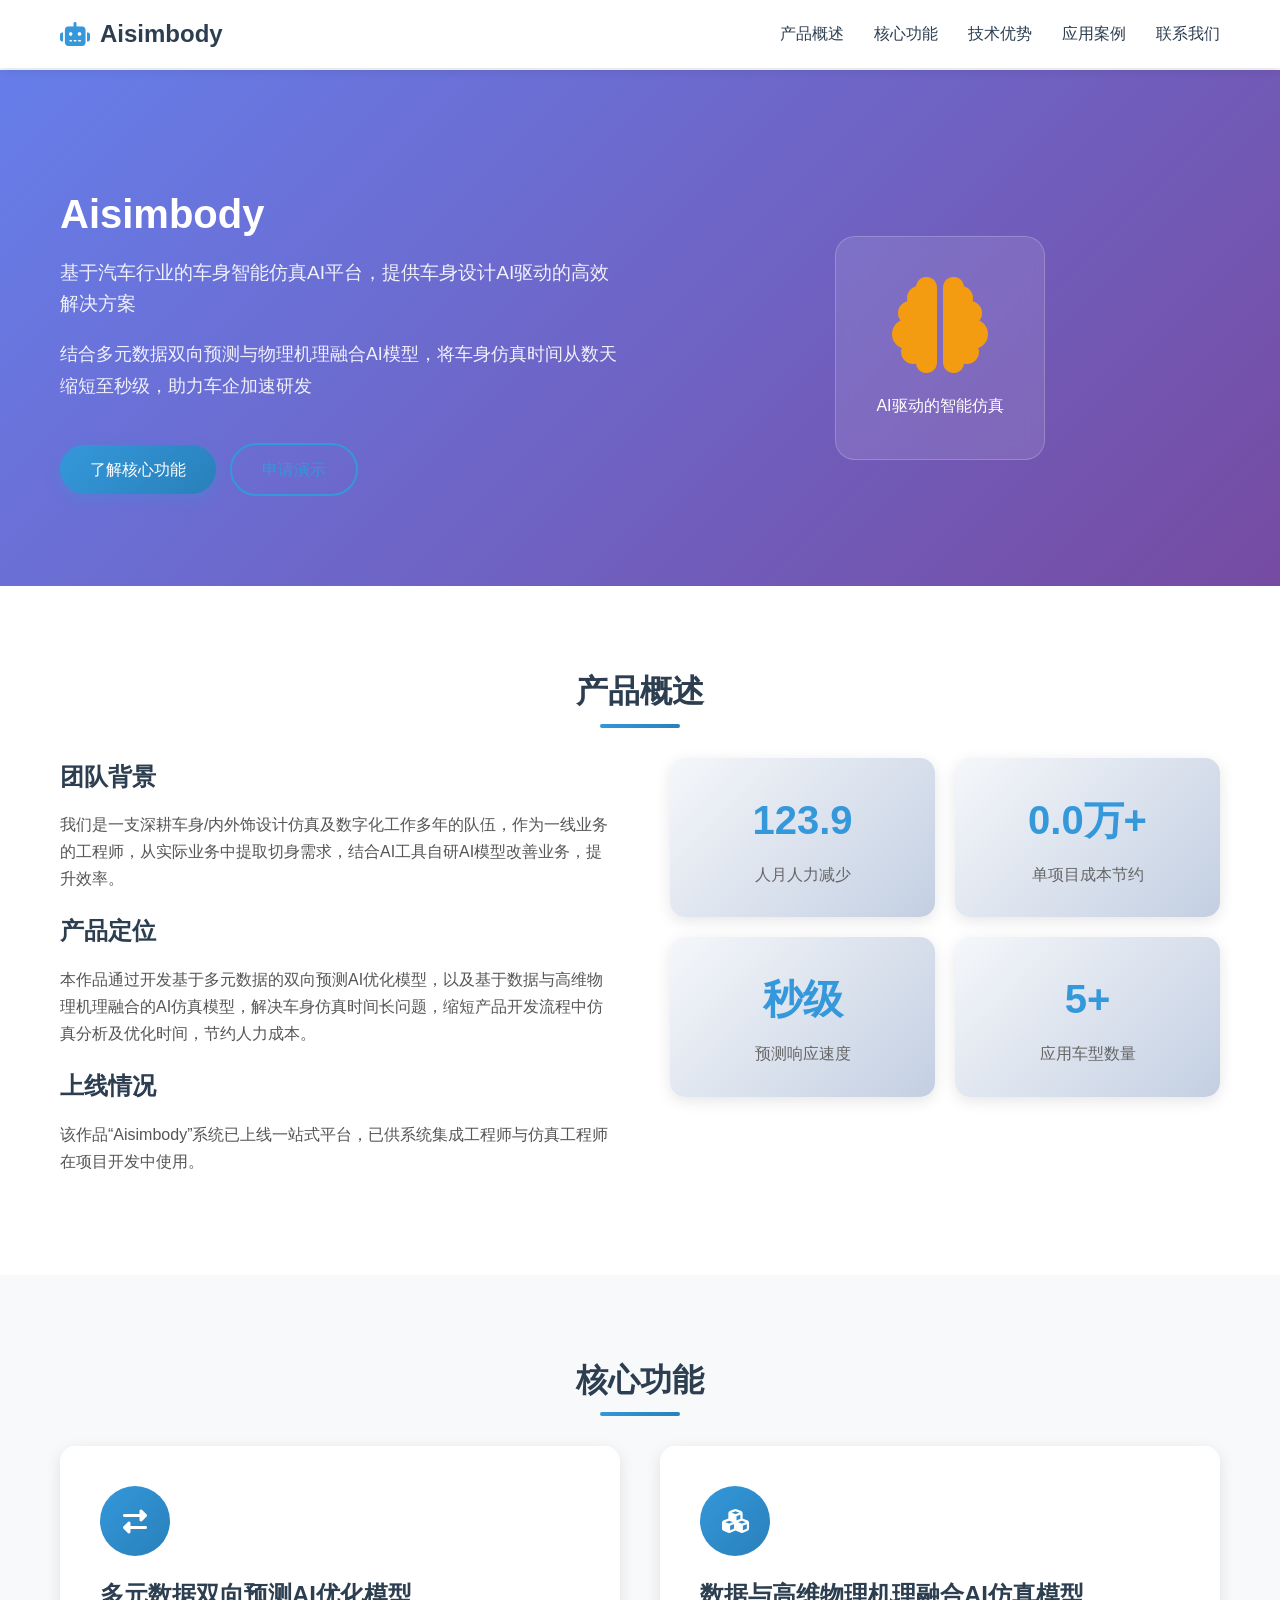
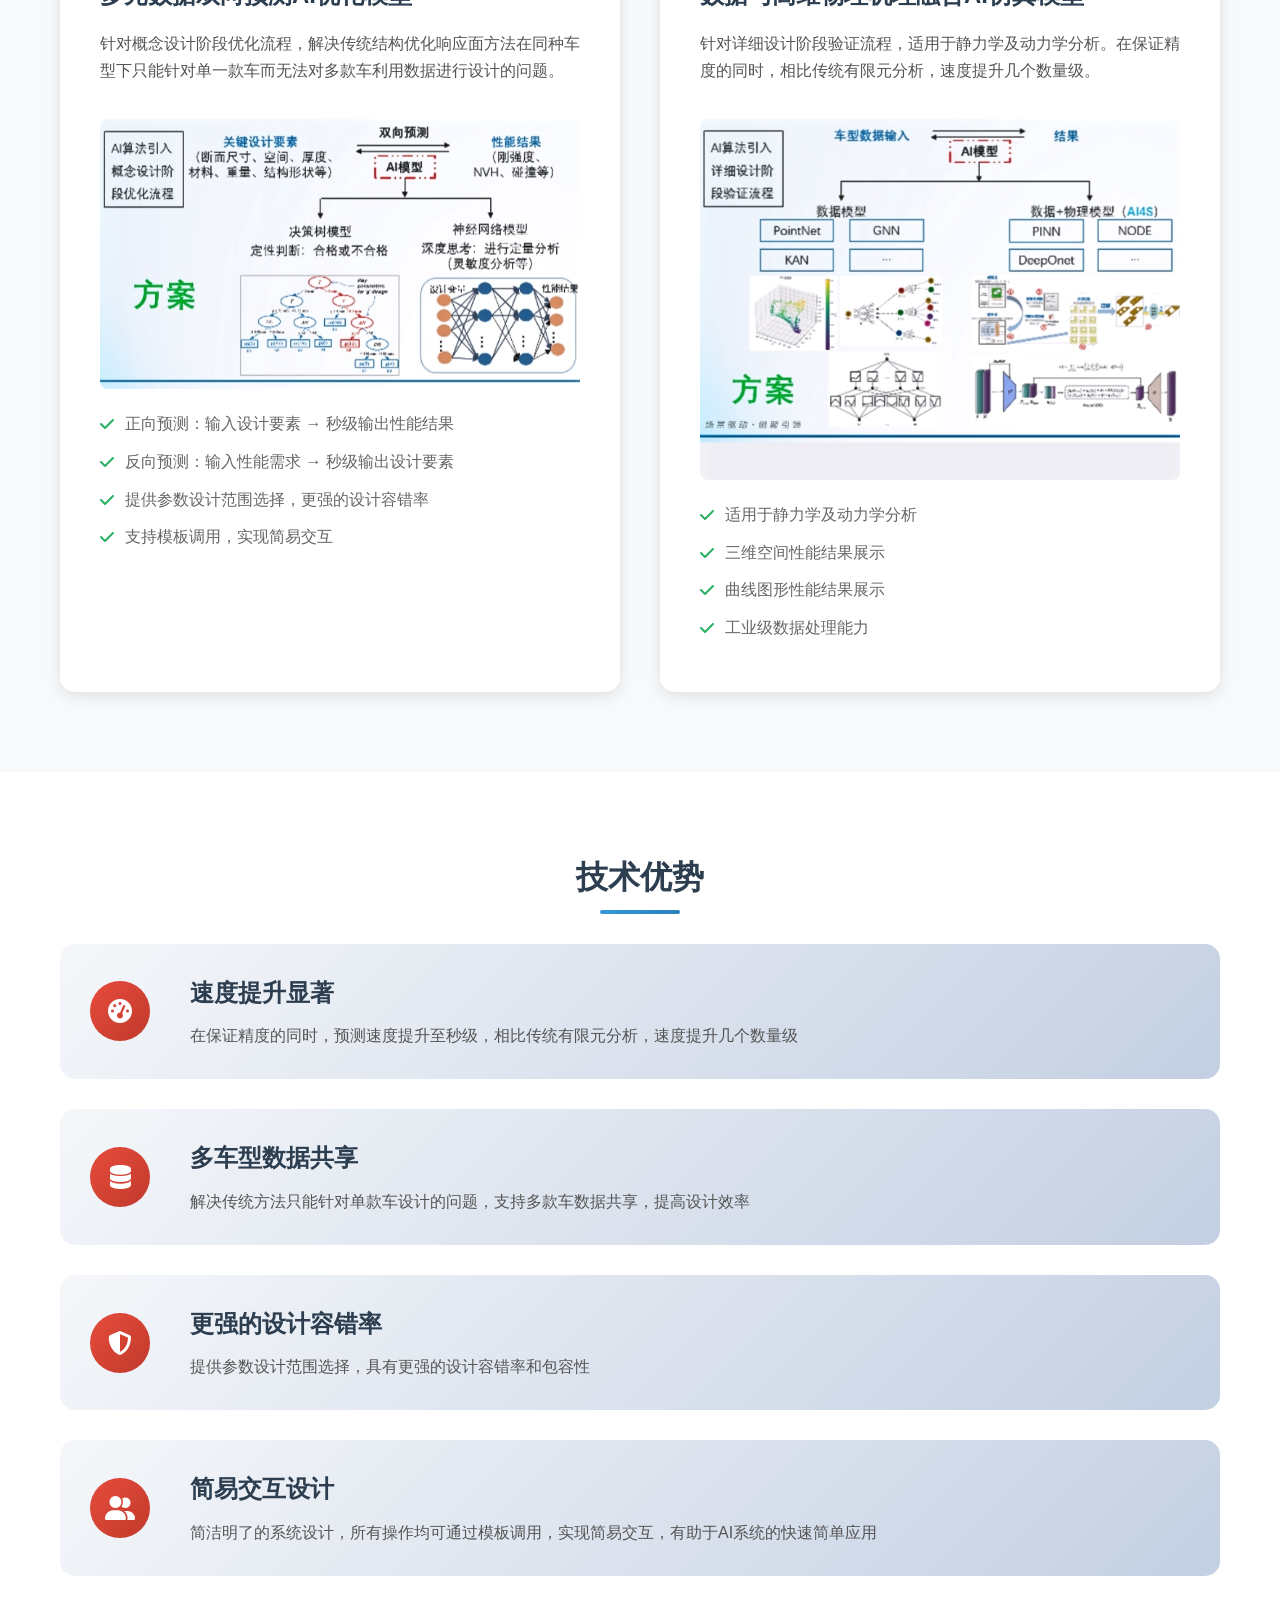
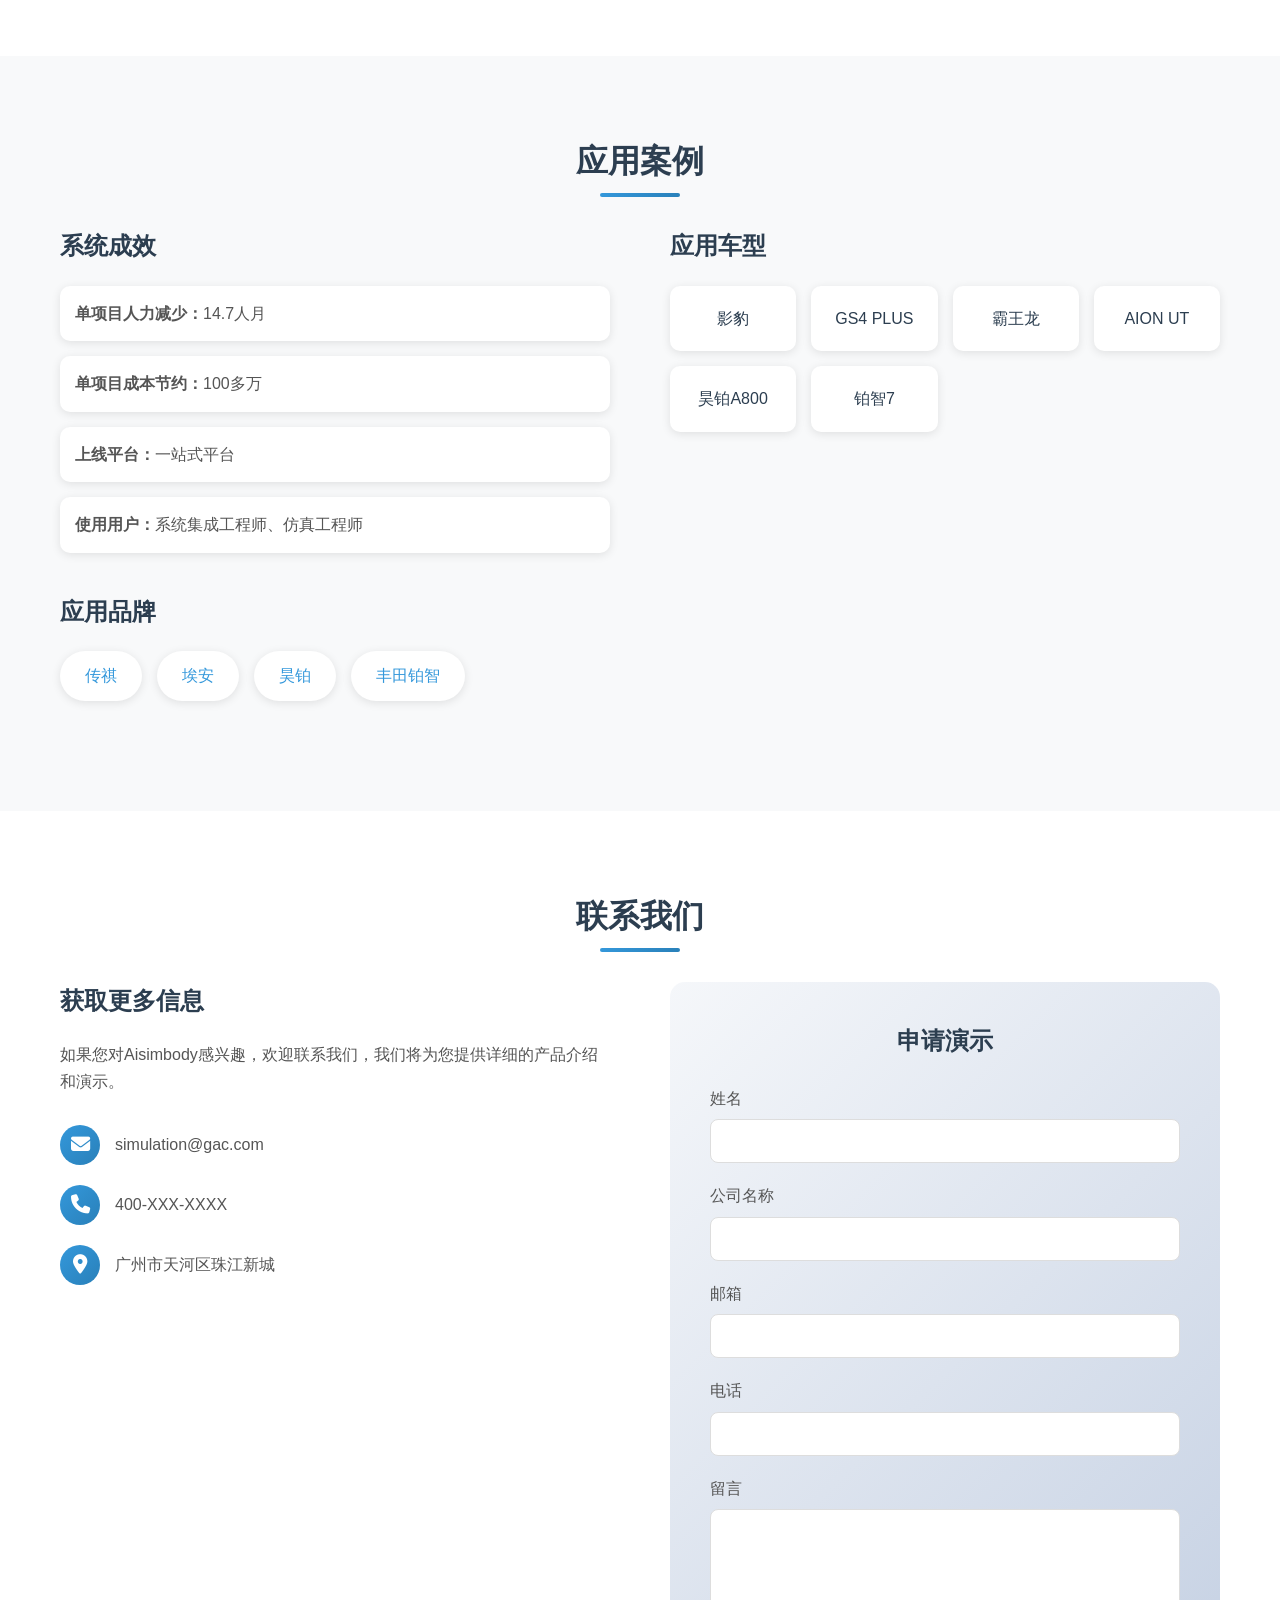
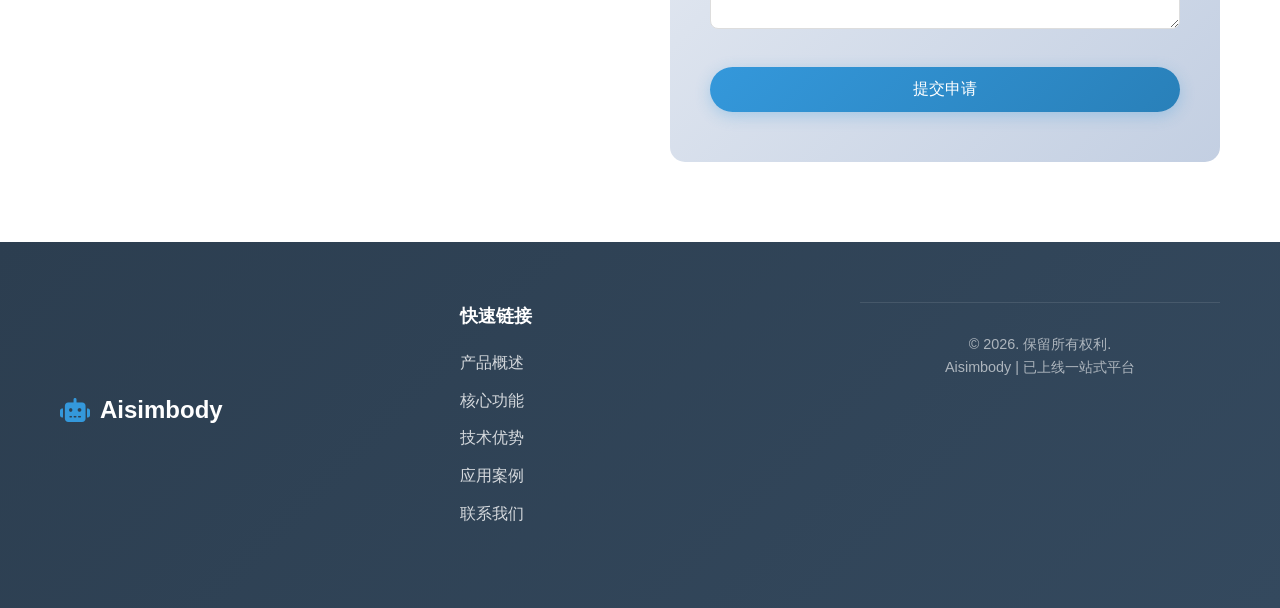
==== index.html @ 33cc5ed0 "Update feature images to use 1.jpg and 2.jpg" ====
<!DOCTYPE html>
<html lang="zh-CN">
<head>
    <meta charset="UTF-8">
    <meta name="viewport" content="width=device-width, initial-scale=1.0">
    <title>Aisimbody - 基于汽车行业的车身智能仿真AI平台，提供车身设计AI驱动的高效解决方案</title>
    <link rel="stylesheet" href="style.css">
    <link rel="stylesheet" href="https://cdnjs.cloudflare.com/ajax/libs/font-awesome/6.4.0/css/all.min.css">
</head>
<body>
    <!-- 导航栏 -->
    <nav class="navbar">
        <div class="container">
            <div class="navbar-brand">
                <i class="fas fa-robot"></i>
                <span>Aisimbody</span>
            </div>
            <ul class="navbar-nav">
                <li><a href="#overview">产品概述</a></li>
                <li><a href="#features">核心功能</a></li>
                <li><a href="#technology">技术优势</a></li>
                <li><a href="#application">应用案例</a></li>
                <li><a href="#contact">联系我们</a></li>
            </ul>
        </div>
    </nav>

    <!-- 英雄区 -->
    <header class="hero">
        <div class="container">
            <div class="hero-content">
                <h1>Aisimbody</h1>
                <p class="subtitle">基于汽车行业的车身智能仿真AI平台，提供车身设计AI驱动的高效解决方案</p>
                <p class="description">结合多元数据双向预测与物理机理融合AI模型，将车身仿真时间从数天缩短至秒级，助力车企加速研发</p>
                <div class="cta-buttons">
                    <a href="#features" class="btn btn-primary">了解核心功能</a>
                    <a href="#contact" class="btn btn-secondary">申请演示</a>
                </div>
            </div>
            <div class="hero-visual">
                <div class="visual-card">
                    <i class="fas fa-brain fa-6x"></i>
                    <p>AI驱动的智能仿真</p>
                </div>
            </div>
        </div>
    </header>

    <!-- 产品概述 -->
    <section id="overview" class="overview">
        <div class="container">
            <h2>产品概述</h2>
            <div class="overview-content">
                <div class="overview-text">
                    <h3>团队背景</h3>
                    <p>我们是一支深耕车身/内外饰设计仿真及数字化工作多年的队伍，作为一线业务的工程师，从实际业务中提取切身需求，结合AI工具自研AI模型改善业务，提升效率。</p>
                    
                    <h3>产品定位</h3>
                    <p>本作品通过开发基于多元数据的双向预测AI优化模型，以及基于数据与高维物理机理融合的AI仿真模型，解决车身仿真时间长问题，缩短产品开发流程中仿真分析及优化时间，节约人力成本。</p>
                    
                    <h3>上线情况</h3>
                    <p>该作品“Aisimbody”系统已上线一站式平台，已供系统集成工程师与仿真工程师在项目开发中使用。</p>
                </div>
                <div class="overview-stats">
                    <div class="stat-card">
                        <div class="stat-number">14.7</div>
                        <div class="stat-label">人月人力减少</div>
                    </div>
                    <div class="stat-card">
                        <div class="stat-number">100万+</div>
                        <div class="stat-label">单项目成本节约</div>
                    </div>
                    <div class="stat-card">
                        <div class="stat-number">秒级</div>
                        <div class="stat-label">预测响应速度</div>
                    </div>
                    <div class="stat-card">
                        <div class="stat-number">6+</div>
                        <div class="stat-label">应用车型数量</div>
                    </div>
                </div>
            </div>
        </div>
    </section>

    <!-- 核心功能 -->
    <section id="features" class="features">
        <div class="container">
            <h2>核心功能</h2>
            <div class="features-grid">
                <!-- 功能1：多元数据双向预测AI优化模型 -->
                <div class="feature-card">
                    <div class="feature-icon">
                        <i class="fas fa-exchange-alt"></i>
                    </div>
                    <h3>多元数据双向预测AI优化模型</h3>
                    <p>针对概念设计阶段优化流程，解决传统结构优化响应面方法在同种车型下只能针对单一款车而无法对多款车利用数据进行设计的问题。</p>
                    <div class="feature-image">
                        <img src="1.jpg" alt="多元数据双向预测AI优化模型" style="max-width: 100%; height: auto; border-radius: 8px; margin: 15px 0;">
                    </div>
                    <ul class="feature-list">
                        <li><i class="fas fa-check"></i> 正向预测：输入设计要素 → 秒级输出性能结果</li>
                        <li><i class="fas fa-check"></i> 反向预测：输入性能需求 → 秒级输出设计要素</li>
                        <li><i class="fas fa-check"></i> 提供参数设计范围选择，更强的设计容错率</li>
                        <li><i class="fas fa-check"></i> 支持模板调用，实现简易交互</li>
                    </ul>
                </div>
                
                <!-- 功能2：数据与物理机理融合AI仿真模型 -->
                <div class="feature-card">
                    <div class="feature-icon">
                        <i class="fas fa-cubes"></i>
                    </div>
                    <h3>数据与高维物理机理融合AI仿真模型</h3>
                    <p>针对详细设计阶段验证流程，适用于静力学及动力学分析。在保证精度的同时，相比传统有限元分析，速度提升几个数量级。</p>
                    <div class="feature-image">
                        <img src="2.jpg" alt="数据与高维物理机理融合AI仿真模型" style="max-width: 100%; height: auto; border-radius: 8px; margin: 15px 0;">
                    </div>
                    <ul class="feature-list">
                        <li><i class="fas fa-check"></i> 适用于静力学及动力学分析</li>
                        <li><i class="fas fa-check"></i> 三维空间性能结果展示</li>
                        <li><i class="fas fa-check"></i> 曲线图形性能结果展示</li>
                        <li><i class="fas fa-check"></i> 工业级数据处理能力</li>
                    </ul>
                </div>
            </div>
        </div>
    </section>

    <!-- 技术优势 -->
    <section id="technology" class="technology">
        <div class="container">
            <h2>技术优势</h2>
            <div class="technology-content">
                <div class="tech-item">
                    <div class="tech-icon">
                        <i class="fas fa-tachometer-alt"></i>
                    </div>
                    <div class="tech-info">
                        <h3>速度提升显著</h3>
                        <p>在保证精度的同时，预测速度提升至秒级，相比传统有限元分析，速度提升几个数量级</p>
                    </div>
                </div>
                <div class="tech-item">
                    <div class="tech-icon">
                        <i class="fas fa-database"></i>
                    </div>
                    <div class="tech-info">
                        <h3>多车型数据共享</h3>
                        <p>解决传统方法只能针对单款车设计的问题，支持多款车数据共享，提高设计效率</p>
                    </div>
                </div>
                <div class="tech-item">
                    <div class="tech-icon">
                        <i class="fas fa-shield-alt"></i>
                    </div>
                    <div class="tech-info">
                        <h3>更强的设计容错率</h3>
                        <p>提供参数设计范围选择，具有更强的设计容错率和包容性</p>
                    </div>
                </div>
                <div class="tech-item">
                    <div class="tech-icon">
                        <i class="fas fa-user-friends"></i>
                    </div>
                    <div class="tech-info">
                        <h3>简易交互设计</h3>
                        <p>简洁明了的系统设计，所有操作均可通过模板调用，实现简易交互，有助于AI系统的快速简单应用</p>
                    </div>
                </div>
            </div>
        </div>
    </section>

    <!-- 应用案例 -->
    <section id="application" class="application">
        <div class="container">
            <h2>应用案例</h2>
            <div class="application-content">
                <div class="application-stats">
                    <h3>系统成效</h3>
                    <ul class="stats-list">
                        <li><strong>单项目人力减少：</strong>14.7人月</li>
                        <li><strong>单项目成本节约：</strong>100多万</li>
                        <li><strong>上线平台：</strong>一站式平台</li>
                        <li><strong>使用用户：</strong>系统集成工程师、仿真工程师</li>
                    </ul>
                    
                    <h3>应用品牌</h3>
                    <div class="brands">
                        <div class="brand">传祺</div>
                        <div class="brand">埃安</div>
                        <div class="brand">昊铂</div>
                        <div class="brand">丰田铂智</div>
                    </div>
                </div>
                
                <div class="application-models">
                    <h3>应用车型</h3>
                    <div class="models-grid">
                        <div class="model-card">影豹</div>
                        <div class="model-card">GS4 PLUS</div>
                        <div class="model-card">霸王龙</div>
                        <div class="model-card">AION UT</div>
                        <div class="model-card">昊铂A800</div>
                        <div class="model-card">铂智7</div>
                    </div>
                </div>
            </div>
        </div>
    </section>

    <!-- 联系我们 -->
    <section id="contact" class="contact">
        <div class="container">
            <h2>联系我们</h2>
            <div class="contact-content">
                <div class="contact-info">
                    <h3>获取更多信息</h3>
                    <p>如果您对Aisimbody感兴趣，欢迎联系我们，我们将为您提供详细的产品介绍和演示。</p>
                    <div class="contact-details">
                        <div class="contact-item">
                            <i class="fas fa-envelope"></i>
                            <span>simulation@gac.com</span>
                        </div>
                        <div class="contact-item">
                            <i class="fas fa-phone"></i>
                            <span>400-XXX-XXXX</span>
                        </div>
                        <div class="contact-item">
                            <i class="fas fa-map-marker-alt"></i>
                            <span>广州市天河区珠江新城</span>
                        </div>
                    </div>
                </div>
                <div class="contact-form">
                    <form>
                        <h3>申请演示</h3>
                        <div class="form-group">
                            <label for="name">姓名</label>
                            <input type="text" id="name" name="name" required>
                        </div>
                        <div class="form-group">
                            <label for="company">公司名称</label>
                            <input type="text" id="company" name="company" required>
                        </div>
                        <div class="form-group">
                            <label for="email">邮箱</label>
                            <input type="email" id="email" name="email" required>
                        </div>
                        <div class="form-group">
                            <label for="phone">电话</label>
                            <input type="tel" id="phone" name="phone" required>
                        </div>
                        <div class="form-group">
                            <label for="message">留言</label>
                            <textarea id="message" name="message" rows="4"></textarea>
                        </div>
                        <button type="submit" class="btn btn-primary">提交申请</button>
                    </form>
                </div>
            </div>
        </div>
    </section>

    <!-- 页脚 -->
    <footer class="footer">
        <div class="container">
            <div class="footer-content">
                <div class="footer-brand">
                    <i class="fas fa-robot"></i>
                    <span>Aisimbody</span>
                </div>
                <div class="footer-links">
                    <h4>快速链接</h4>
                    <ul>
                        <li><a href="#overview">产品概述</a></li>
                        <li><a href="#features">核心功能</a></li>
                        <li><a href="#technology">技术优势</a></li>
                        <li><a href="#application">应用案例</a></li>
                        <li><a href="#contact">联系我们</a></li>
                    </ul>
                </div>
                <div class="footer-copyright">
                    <p>&copy; 2026. 保留所有权利.</p>
                    <p>Aisimbody | 已上线一站式平台</p>
                </div>
            </div>
        </div>
    </footer>

    <script src="script.js"></script>
</body>
</html>
---- style.css ----
/* 基础样式重置 */
* {
    margin: 0;
    padding: 0;
    box-sizing: border-box;
}

/* 全局样式 */
body {
    font-family: 'Segoe UI', Tahoma, Geneva, Verdana, sans-serif;
    line-height: 1.6;
    color: #333;
    background-color: #f8f9fa;
}

.container {
    max-width: 1200px;
    margin: 0 auto;
    padding: 0 20px;
}

/* 标题样式 */
h1, h2, h3, h4 {
    font-weight: 600;
    margin-bottom: 20px;
    color: #2c3e50;
}

h1 {
    font-size: 2.5rem;
    line-height: 1.2;
}

h2 {
    font-size: 2rem;
    text-align: center;
    margin-bottom: 40px;
    position: relative;
}

h2::after {
    content: '';
    position: absolute;
    bottom: -10px;
    left: 50%;
    transform: translateX(-50%);
    width: 80px;
    height: 4px;
    background: linear-gradient(135deg, #3498db, #2980b9);
    border-radius: 2px;
}

h3 {
    font-size: 1.5rem;
    margin-bottom: 15px;
}

/* 按钮样式 */
.btn {
    display: inline-block;
    padding: 12px 30px;
    font-size: 16px;
    font-weight: 500;
    text-align: center;
    text-decoration: none;
    border-radius: 50px;
    transition: all 0.3s ease;
    cursor: pointer;
    border: none;
    margin: 10px 10px 10px 0;
}

.btn-primary {
    background: linear-gradient(135deg, #3498db, #2980b9);
    color: white;
    box-shadow: 0 4px 15px rgba(52, 152, 219, 0.3);
}

.btn-primary:hover {
    transform: translateY(-2px);
    box-shadow: 0 6px 20px rgba(52, 152, 219, 0.4);
}

.btn-secondary {
    background: transparent;
    color: #3498db;
    border: 2px solid #3498db;
}

.btn-secondary:hover {
    background: linear-gradient(135deg, #3498db, #2980b9);
    color: white;
    transform: translateY(-2px);
}

/* 导航栏样式 */
.navbar {
    background-color: white;
    box-shadow: 0 2px 10px rgba(0, 0, 0, 0.1);
    position: fixed;
    top: 0;
    left: 0;
    right: 0;
    z-index: 1000;
    transition: all 0.3s ease;
}

.navbar .container {
    display: flex;
    justify-content: space-between;
    align-items: center;
    padding: 15px 20px;
}

.navbar-brand {
    display: flex;
    align-items: center;
    font-size: 1.5rem;
    font-weight: 600;
    color: #2c3e50;
}

.navbar-brand i {
    margin-right: 10px;
    color: #3498db;
}

.navbar-nav {
    display: flex;
    list-style: none;
}

.navbar-nav li {
    margin-left: 30px;
}

.navbar-nav a {
    text-decoration: none;
    color: #2c3e50;
    font-weight: 500;
    transition: color 0.3s ease;
}

.navbar-nav a:hover {
    color: #3498db;
}

/* 英雄区样式 */
.hero {
    background: linear-gradient(135deg, #667eea 0%, #764ba2 100%);
    color: white;
    padding: 120px 0 80px;
    margin-top: 70px;
}

.hero .container {
    display: grid;
    grid-template-columns: 1fr 1fr;
    gap: 40px;
    align-items: center;
}

.hero-content h1 {
    color: white;
    margin-bottom: 20px;
}

.subtitle {
    font-size: 1.2rem;
    margin-bottom: 20px;
    opacity: 0.9;
}

.description {
    font-size: 1.1rem;
    margin-bottom: 30px;
    opacity: 0.9;
    line-height: 1.8;
}

.cta-buttons {
    margin-top: 30px;
}

.hero-visual {
    display: flex;
    justify-content: center;
    align-items: center;
}

.visual-card {
    background: rgba(255, 255, 255, 0.1);
    border-radius: 20px;
    padding: 40px;
    text-align: center;
    backdrop-filter: blur(10px);
    border: 1px solid rgba(255, 255, 255, 0.2);
    color: white;
    transition: transform 0.3s ease;
}

.visual-card:hover {
    transform: translateY(-10px);
}

.visual-card i {
    color: #f39c12;
    margin-bottom: 20px;
}

/* 产品概述样式 */
.overview {
    padding: 80px 0;
    background-color: white;
}

.overview-content {
    display: grid;
    grid-template-columns: 1fr 1fr;
    gap: 60px;
    align-items: start;
}

.overview-text p {
    margin-bottom: 20px;
    color: #555;
    line-height: 1.7;
}

.overview-stats {
    display: grid;
    grid-template-columns: 1fr 1fr;
    gap: 20px;
}

.stat-card {
    background: linear-gradient(135deg, #f5f7fa 0%, #c3cfe2 100%);
    padding: 30px;
    border-radius: 15px;
    text-align: center;
    transition: transform 0.3s ease;
    box-shadow: 0 4px 15px rgba(0, 0, 0, 0.1);
}

.stat-card:hover {
    transform: translateY(-5px);
    box-shadow: 0 6px 20px rgba(0, 0, 0, 0.15);
}

.stat-number {
    font-size: 2.5rem;
    font-weight: 700;
    color: #3498db;
    margin-bottom: 10px;
}

.stat-label {
    font-size: 1rem;
    color: #666;
    font-weight: 500;
}

/* 核心功能样式 */
.features {
    padding: 80px 0;
    background-color: #f8f9fa;
}

.features-grid {
    display: grid;
    grid-template-columns: 1fr 1fr;
    gap: 40px;
}

.feature-card {
    background-color: white;
    padding: 40px;
    border-radius: 15px;
    box-shadow: 0 4px 15px rgba(0, 0, 0, 0.1);
    transition: transform 0.3s ease, box-shadow 0.3s ease;
}

.feature-card:hover {
    transform: translateY(-10px);
    box-shadow: 0 10px 30px rgba(0, 0, 0, 0.15);
}

.feature-icon {
    width: 70px;
    height: 70px;
    background: linear-gradient(135deg, #3498db, #2980b9);
    border-radius: 50%;
    display: flex;
    justify-content: center;
    align-items: center;
    margin-bottom: 20px;
    font-size: 1.5rem;
    color: white;
}

.feature-card h3 {
    margin-bottom: 15px;
    color: #2c3e50;
}

.feature-card p {
    margin-bottom: 20px;
    color: #555;
    line-height: 1.7;
}

.feature-list {
    list-style: none;
}

.feature-list li {
    margin-bottom: 12px;
    padding-left: 25px;
    position: relative;
    color: #666;
}

.feature-list li i {
    position: absolute;
    left: 0;
    top: 5px;
    color: #27ae60;
}

/* 技术优势样式 */
.technology {
    padding: 80px 0;
    background-color: white;
}

.technology-content {
    display: flex;
    flex-direction: column;
    gap: 30px;
}

.tech-item {
    display: grid;
    grid-template-columns: 80px 1fr;
    gap: 20px;
    align-items: center;
    padding: 30px;
    background: linear-gradient(135deg, #f5f7fa 0%, #c3cfe2 100%);
    border-radius: 15px;
    transition: transform 0.3s ease;
}

.tech-item:hover {
    transform: translateX(10px);
}

.tech-icon {
    width: 60px;
    height: 60px;
    background: linear-gradient(135deg, #e74c3c, #c0392b);
    border-radius: 50%;
    display: flex;
    justify-content: center;
    align-items: center;
    font-size: 1.5rem;
    color: white;
}

.tech-info h3 {
    margin-bottom: 10px;
    color: #2c3e50;
}

.tech-info p {
    color: #555;
    line-height: 1.7;
}

/* 应用案例样式 */
.application {
    padding: 80px 0;
    background-color: #f8f9fa;
}

.application-content {
    display: grid;
    grid-template-columns: 1fr 1fr;
    gap: 60px;
}

.application-stats h3 {
    margin-bottom: 20px;
}

.stats-list {
    list-style: none;
    margin-bottom: 40px;
}

.stats-list li {
    margin-bottom: 15px;
    padding: 15px;
    background-color: white;
    border-radius: 10px;
    box-shadow: 0 2px 10px rgba(0, 0, 0, 0.1);
    color: #555;
}

.brands {
    display: flex;
    flex-wrap: wrap;
    gap: 15px;
    margin-bottom: 30px;
}

.brand {
    padding: 12px 25px;
    background-color: white;
    border-radius: 50px;
    box-shadow: 0 2px 10px rgba(0, 0, 0, 0.1);
    color: #3498db;
    font-weight: 500;
    transition: all 0.3s ease;
}

.brand:hover {
    transform: translateY(-2px);
    box-shadow: 0 4px 15px rgba(52, 152, 219, 0.3);
}

.application-models h3 {
    margin-bottom: 20px;
}

.models-grid {
    display: grid;
    grid-template-columns: repeat(auto-fit, minmax(120px, 1fr));
    gap: 15px;
}

.model-card {
    padding: 20px;
    background-color: white;
    border-radius: 10px;
    text-align: center;
    box-shadow: 0 2px 10px rgba(0, 0, 0, 0.1);
    color: #2c3e50;
    font-weight: 500;
    transition: all 0.3s ease;
}

.model-card:hover {
    transform: translateY(-5px);
    box-shadow: 0 5px 15px rgba(0, 0, 0, 0.15);
    background: linear-gradient(135deg, #3498db, #2980b9);
    color: white;
}

/* 联系我们样式 */
.contact {
    padding: 80px 0;
    background-color: white;
}

.contact-content {
    display: grid;
    grid-template-columns: 1fr 1fr;
    gap: 60px;
}

.contact-info h3 {
    margin-bottom: 20px;
}

.contact-info p {
    margin-bottom: 30px;
    color: #555;
    line-height: 1.7;
}

.contact-details {
    display: flex;
    flex-direction: column;
    gap: 20px;
}

.contact-item {
    display: flex;
    align-items: center;
    gap: 15px;
    color: #555;
}

.contact-item i {
    width: 40px;
    height: 40px;
    background: linear-gradient(135deg, #3498db, #2980b9);
    border-radius: 50%;
    display: flex;
    justify-content: center;
    align-items: center;
    color: white;
    font-size: 1.2rem;
}

.contact-form form {
    background: linear-gradient(135deg, #f5f7fa 0%, #c3cfe2 100%);
    padding: 40px;
    border-radius: 15px;
}

.contact-form h3 {
    margin-bottom: 25px;
    text-align: center;
    color: #2c3e50;
}

.form-group {
    margin-bottom: 20px;
}

.form-group label {
    display: block;
    margin-bottom: 8px;
    font-weight: 500;
    color: #555;
}

.form-group input,
.form-group textarea {
    width: 100%;
    padding: 12px;
    border: 1px solid #ddd;
    border-radius: 8px;
    font-size: 16px;
    font-family: inherit;
    transition: border-color 0.3s ease;
}

.form-group input:focus,
.form-group textarea:focus {
    outline: none;
    border-color: #3498db;
    box-shadow: 0 0 0 2px rgba(52, 152, 219, 0.1);
}

.form-group textarea {
    resize: vertical;
    min-height: 120px;
}

.contact-form button {
    width: 100%;
    margin-top: 10px;
}

/* 页脚样式 */
.footer {
    background: linear-gradient(135deg, #2c3e50 0%, #34495e 100%);
    color: white;
    padding: 60px 0 30px;
}

.footer-content {
    display: grid;
    grid-template-columns: repeat(3, 1fr);
    gap: 40px;
    margin-bottom: 40px;
}

.footer-brand {
    display: flex;
    align-items: center;
    font-size: 1.5rem;
    font-weight: 600;
    margin-bottom: 20px;
}

.footer-brand i {
    margin-right: 10px;
    color: #3498db;
}

.footer-links h4 {
    color: white;
    margin-bottom: 20px;
    font-size: 1.1rem;
}

.footer-links ul {
    list-style: none;
}

.footer-links li {
    margin-bottom: 12px;
}

.footer-links a {
    color: rgba(255, 255, 255, 0.8);
    text-decoration: none;
    transition: color 0.3s ease;
}

.footer-links a:hover {
    color: #3498db;
}

.footer-copyright {
    text-align: center;
    padding-top: 30px;
    border-top: 1px solid rgba(255, 255, 255, 0.1);
    color: rgba(255, 255, 255, 0.6);
    font-size: 0.9rem;
}

/* 响应式设计 */
@media (max-width: 992px) {
    .hero .container {
        grid-template-columns: 1fr;
        text-align: center;
    }
    
    .overview-content,
    .features-grid,
    .application-content,
    .contact-content,
    .footer-content {
        grid-template-columns: 1fr;
    }
    
    .hero-visual {
        margin-top: 40px;
    }
    
    .navbar-nav {
        display: none;
    }
    
    h1 {
        font-size: 2rem;
    }
    
    h2 {
        font-size: 1.8rem;
    }
}

@media (max-width: 768px) {
    .hero {
        padding: 100px 0 60px;
    }
    
    .overview,
    .features,
    .technology,
    .application,
    .contact {
        padding: 60px 0;
    }
    
    .container {
        padding: 0 15px;
    }
    
    .feature-card,
    .tech-item,
    .contact-form form {
        padding: 30px 20px;
    }
    
    .stats-list li {
        padding: 12px;
    }
    
    .models-grid {
        grid-template-columns: repeat(auto-fit, minmax(100px, 1fr));
        gap: 10px;
    }
    
    .model-card {
        padding: 15px;
        font-size: 0.9rem;
    }
}

/* 滚动动画 */
@keyframes fadeInUp {
    from {
        opacity: 0;
        transform: translateY(30px);
    }
    to {
        opacity: 1;
        transform: translateY(0);
    }
}

.fade-in-up {
    animation: fadeInUp 0.6s ease-out;
}
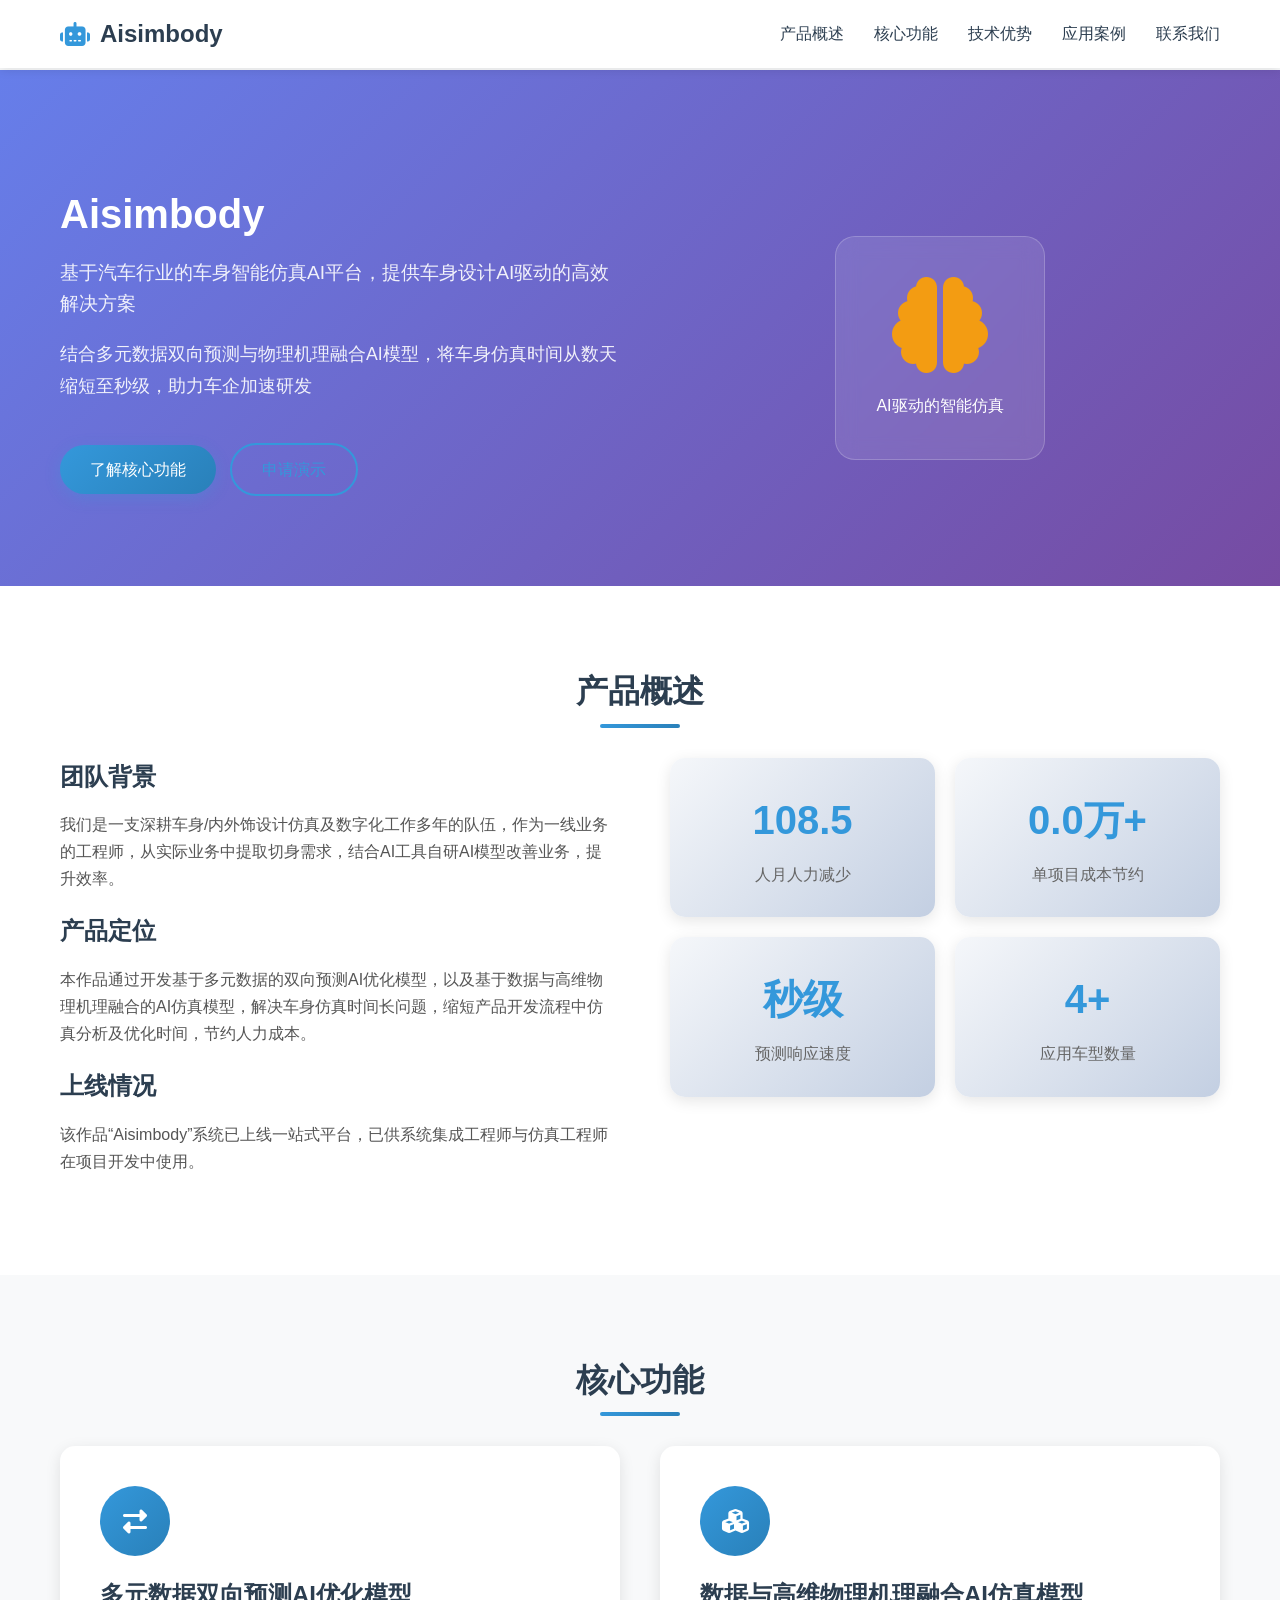
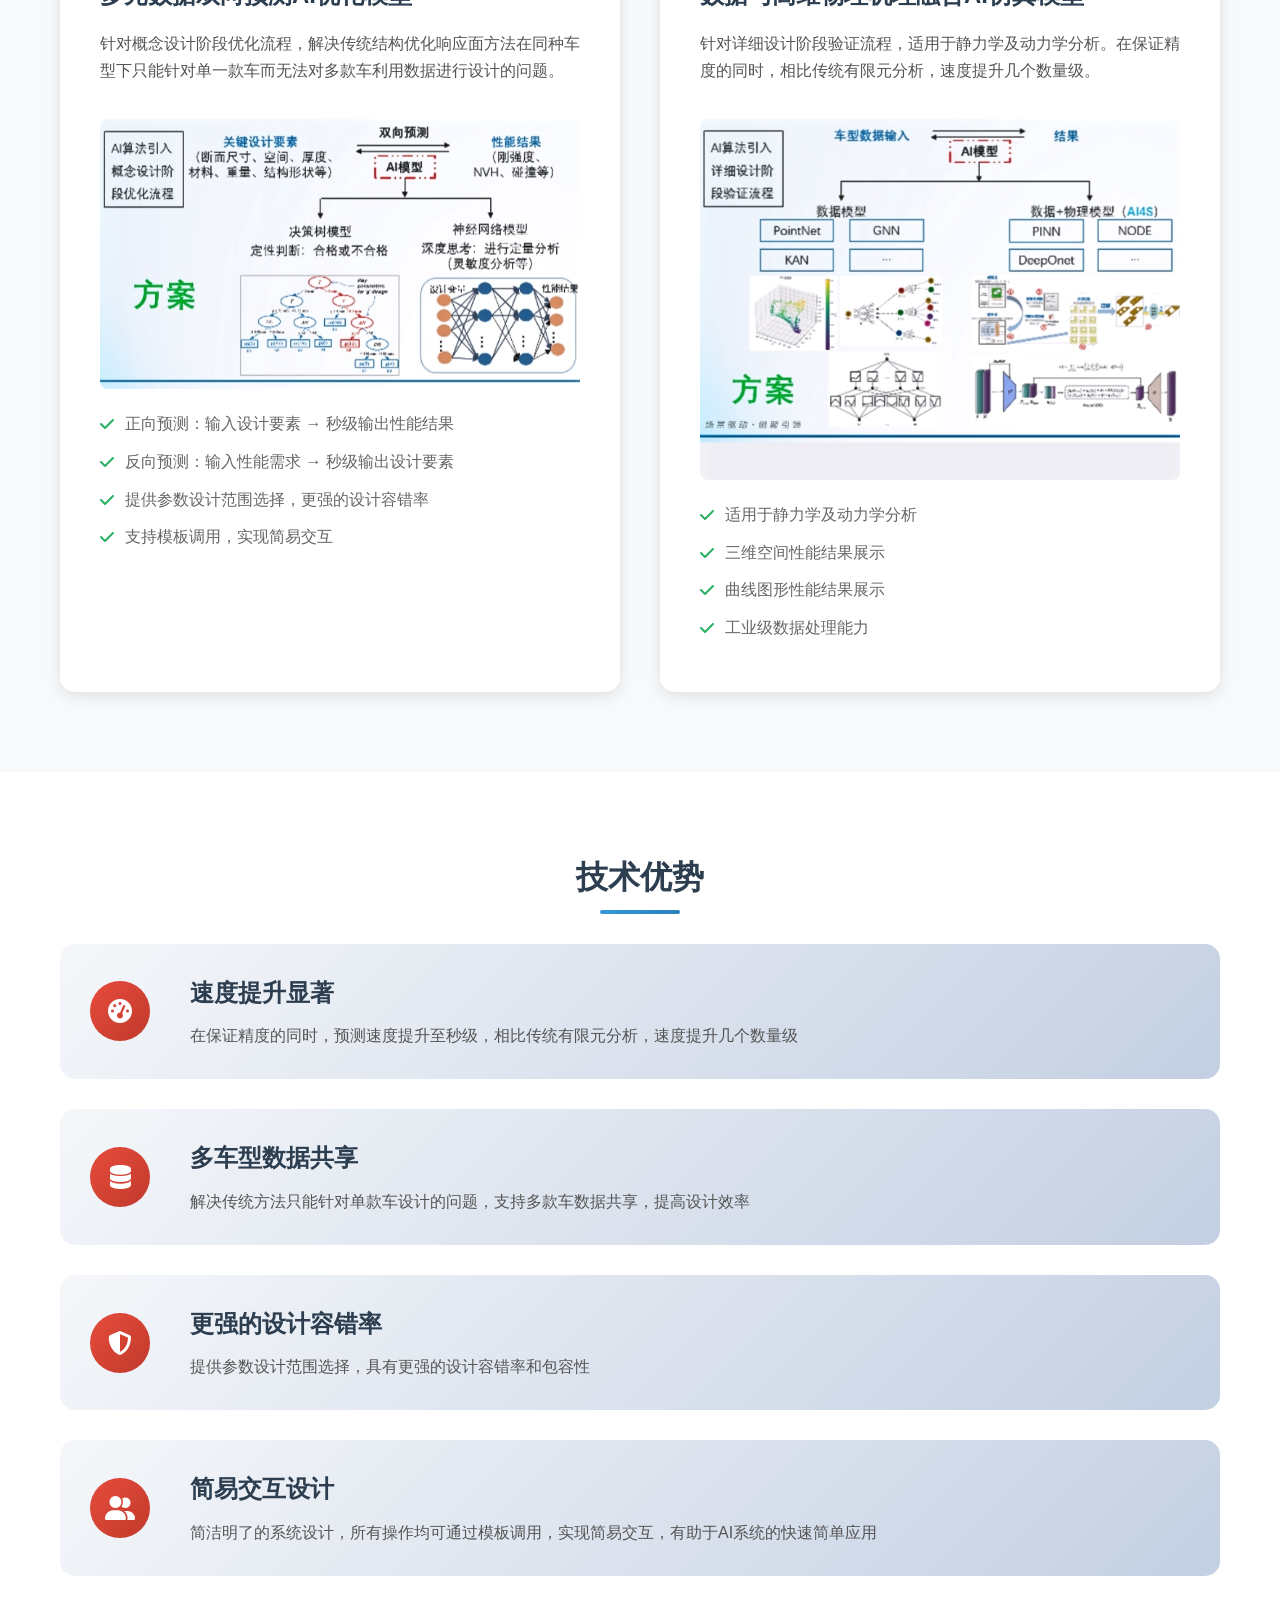
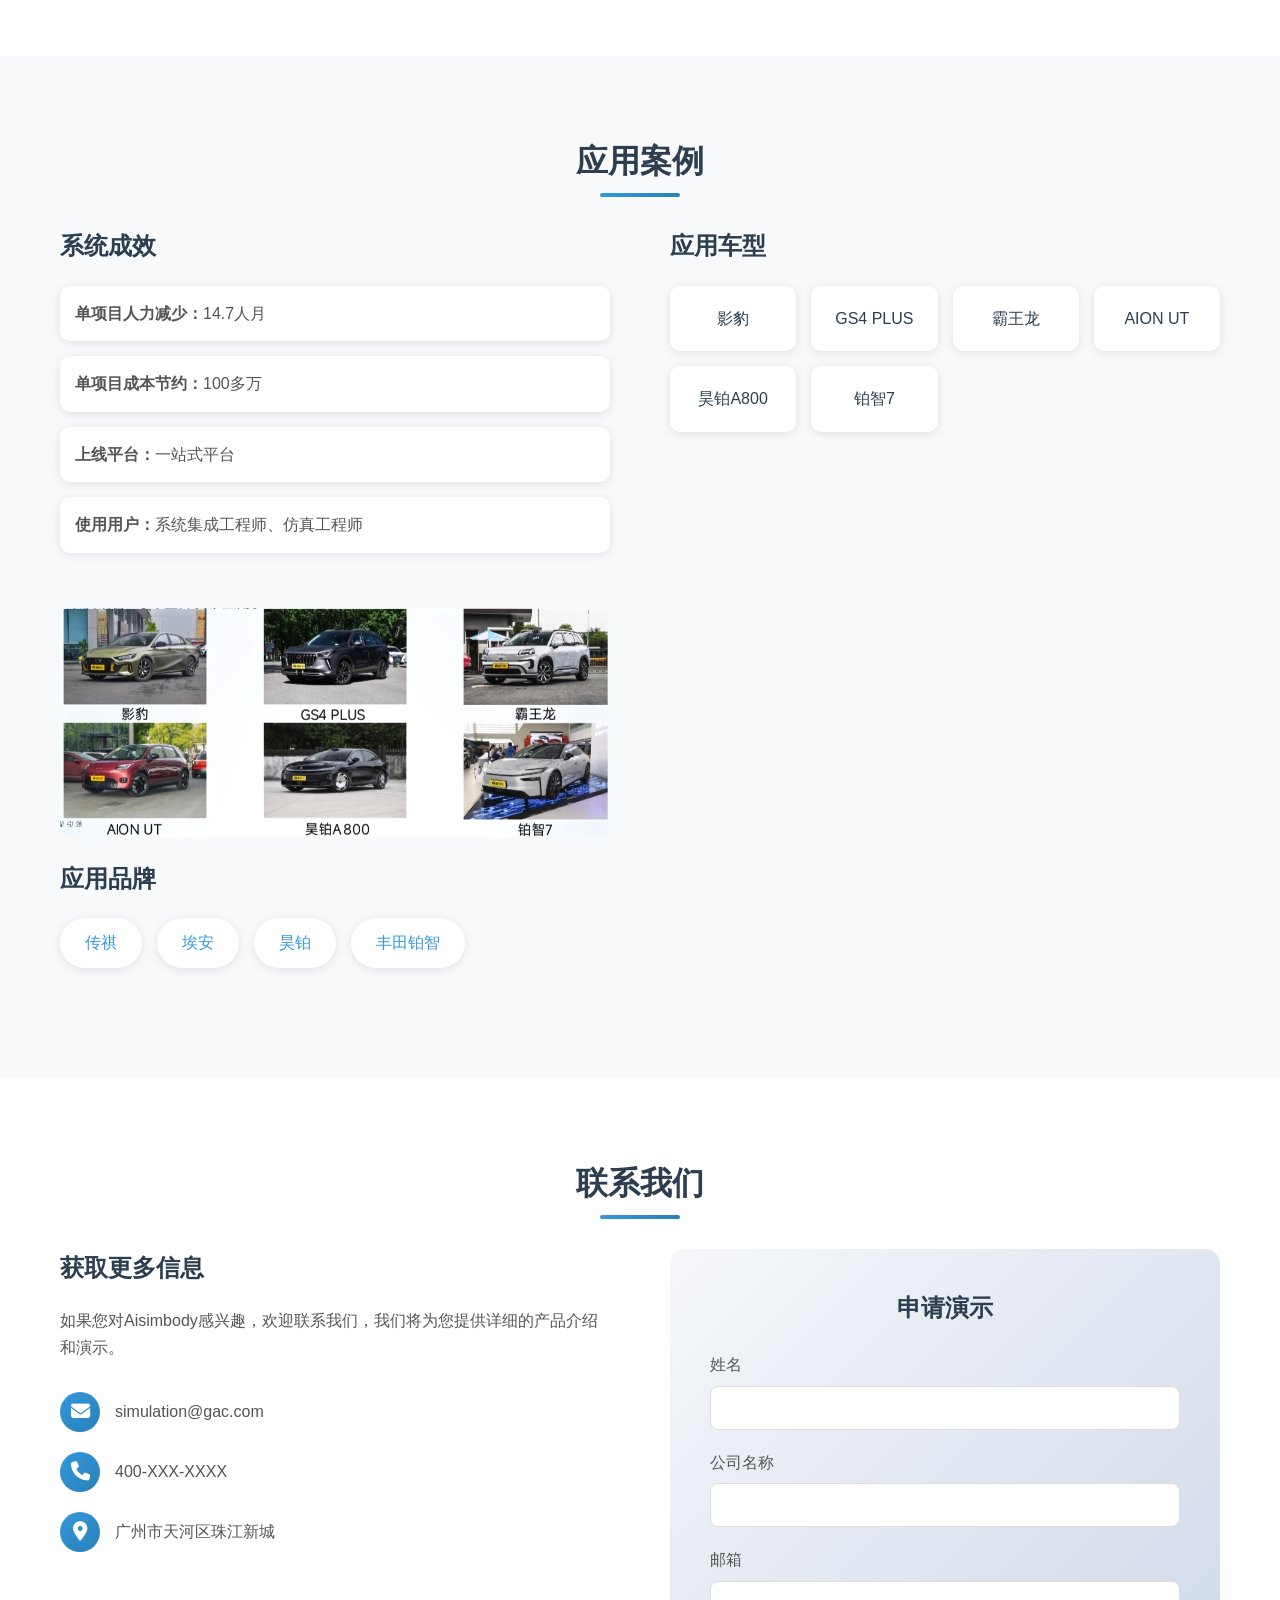
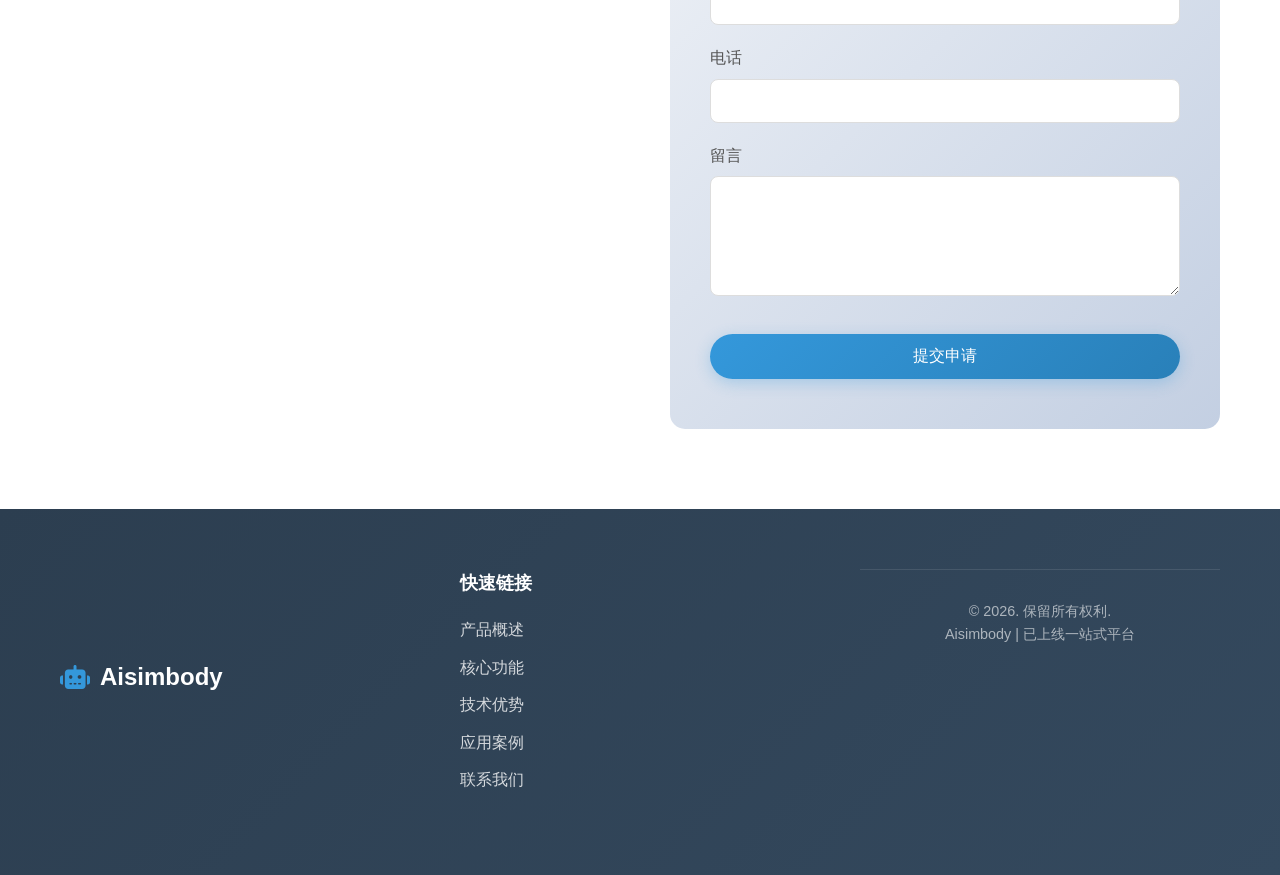
==== commit aeac7692: "Add image 3.jpg to application cases section" ====
--- a/index.html
+++ b/index.html
@@ -186,6 +186,10 @@
                         <li><strong>使用用户：</strong>系统集成工程师、仿真工程师</li>
                     </ul>
                     
+                    <div class="application-image">
+                        <img src="3.jpg" alt="应用案例效果展示" style="max-width: 100%; height: auto; border-radius: 8px; margin: 15px 0;">
+                    </div>
+                    
                     <h3>应用品牌</h3>
                     <div class="brands">
                         <div class="brand">传祺</div>
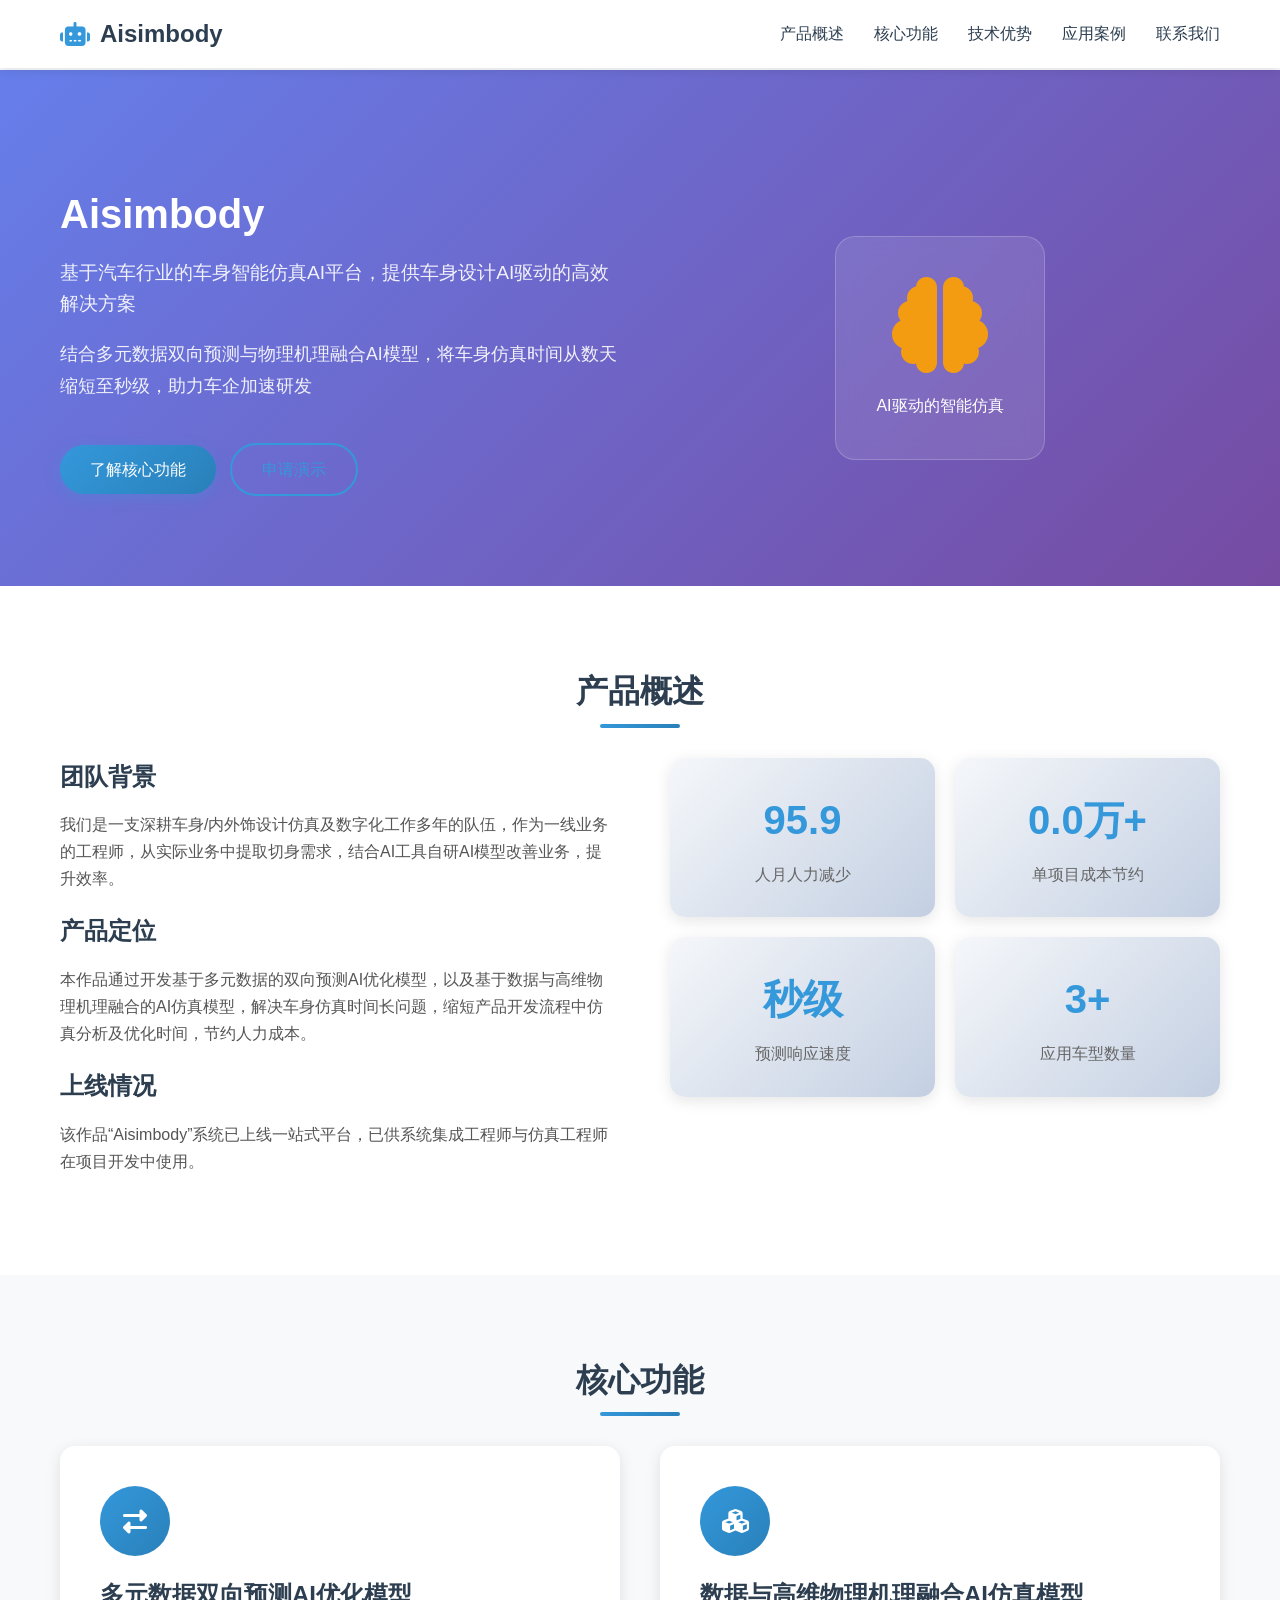
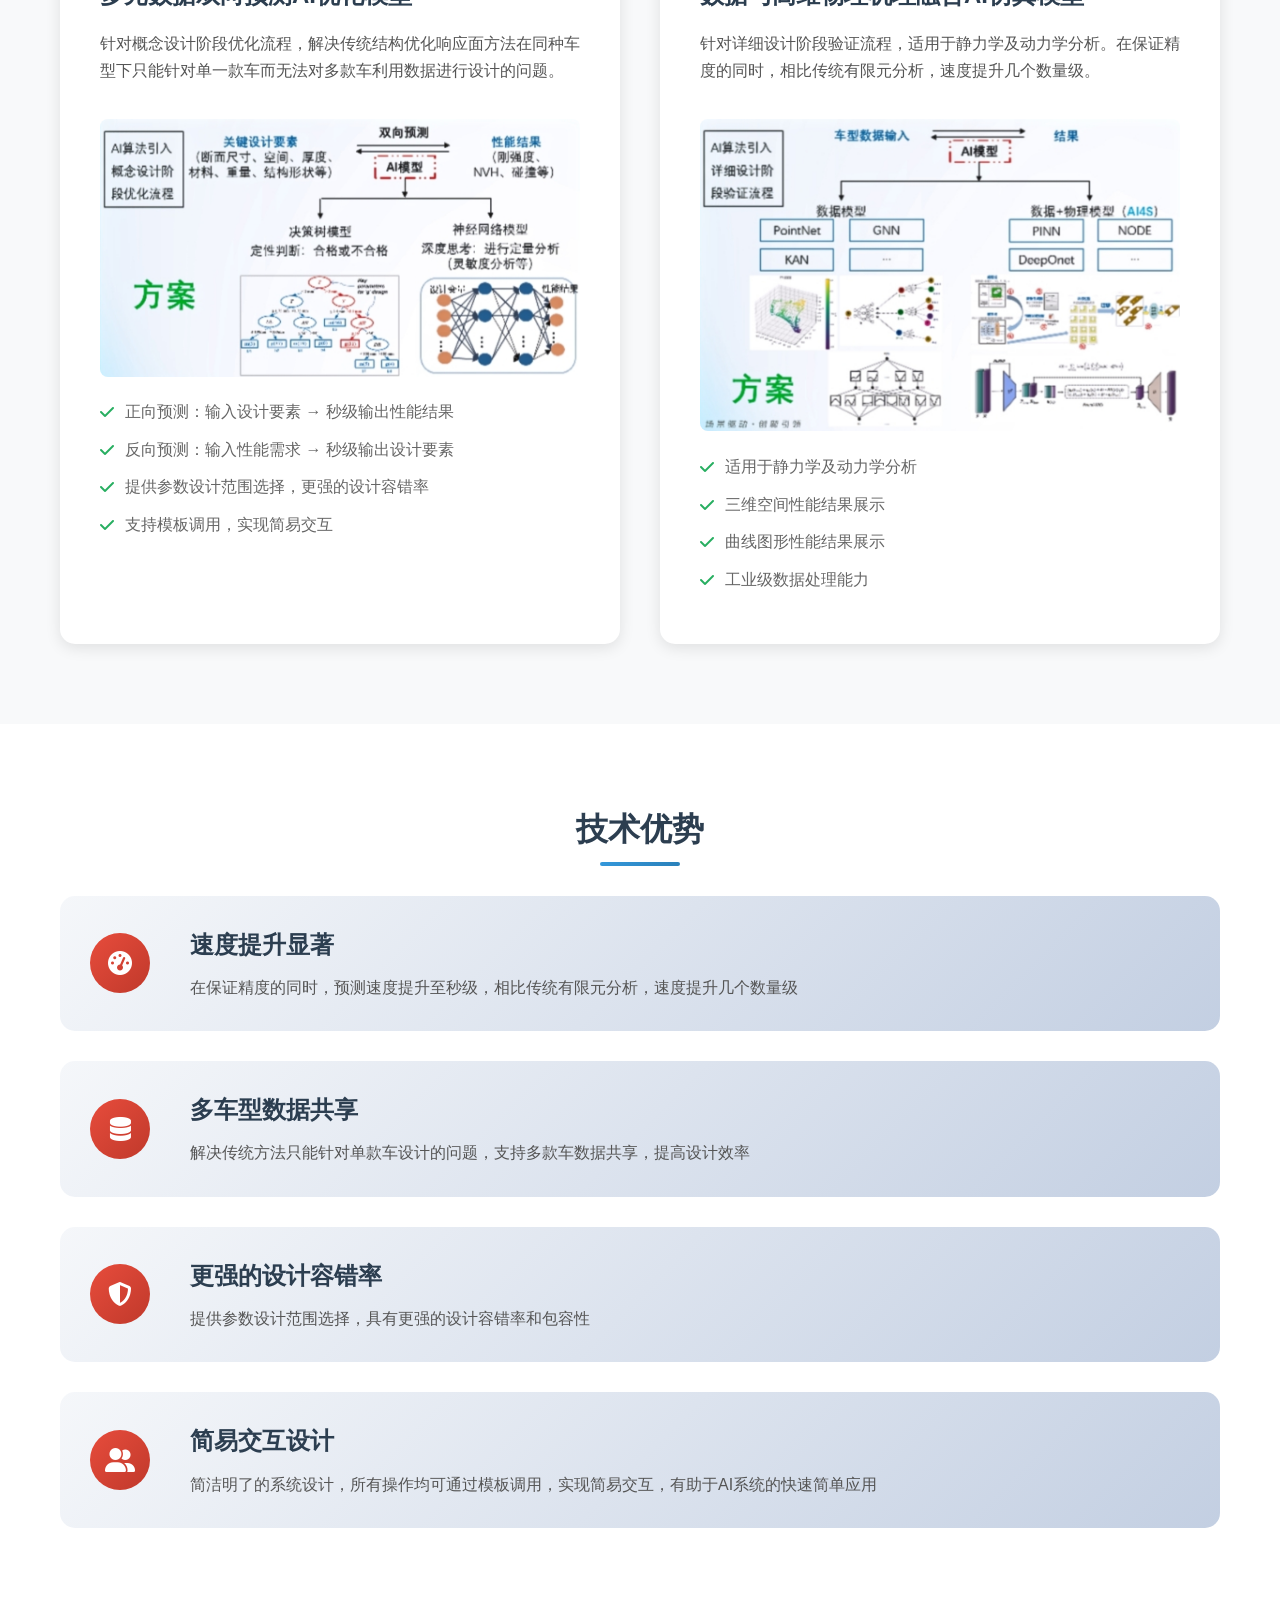
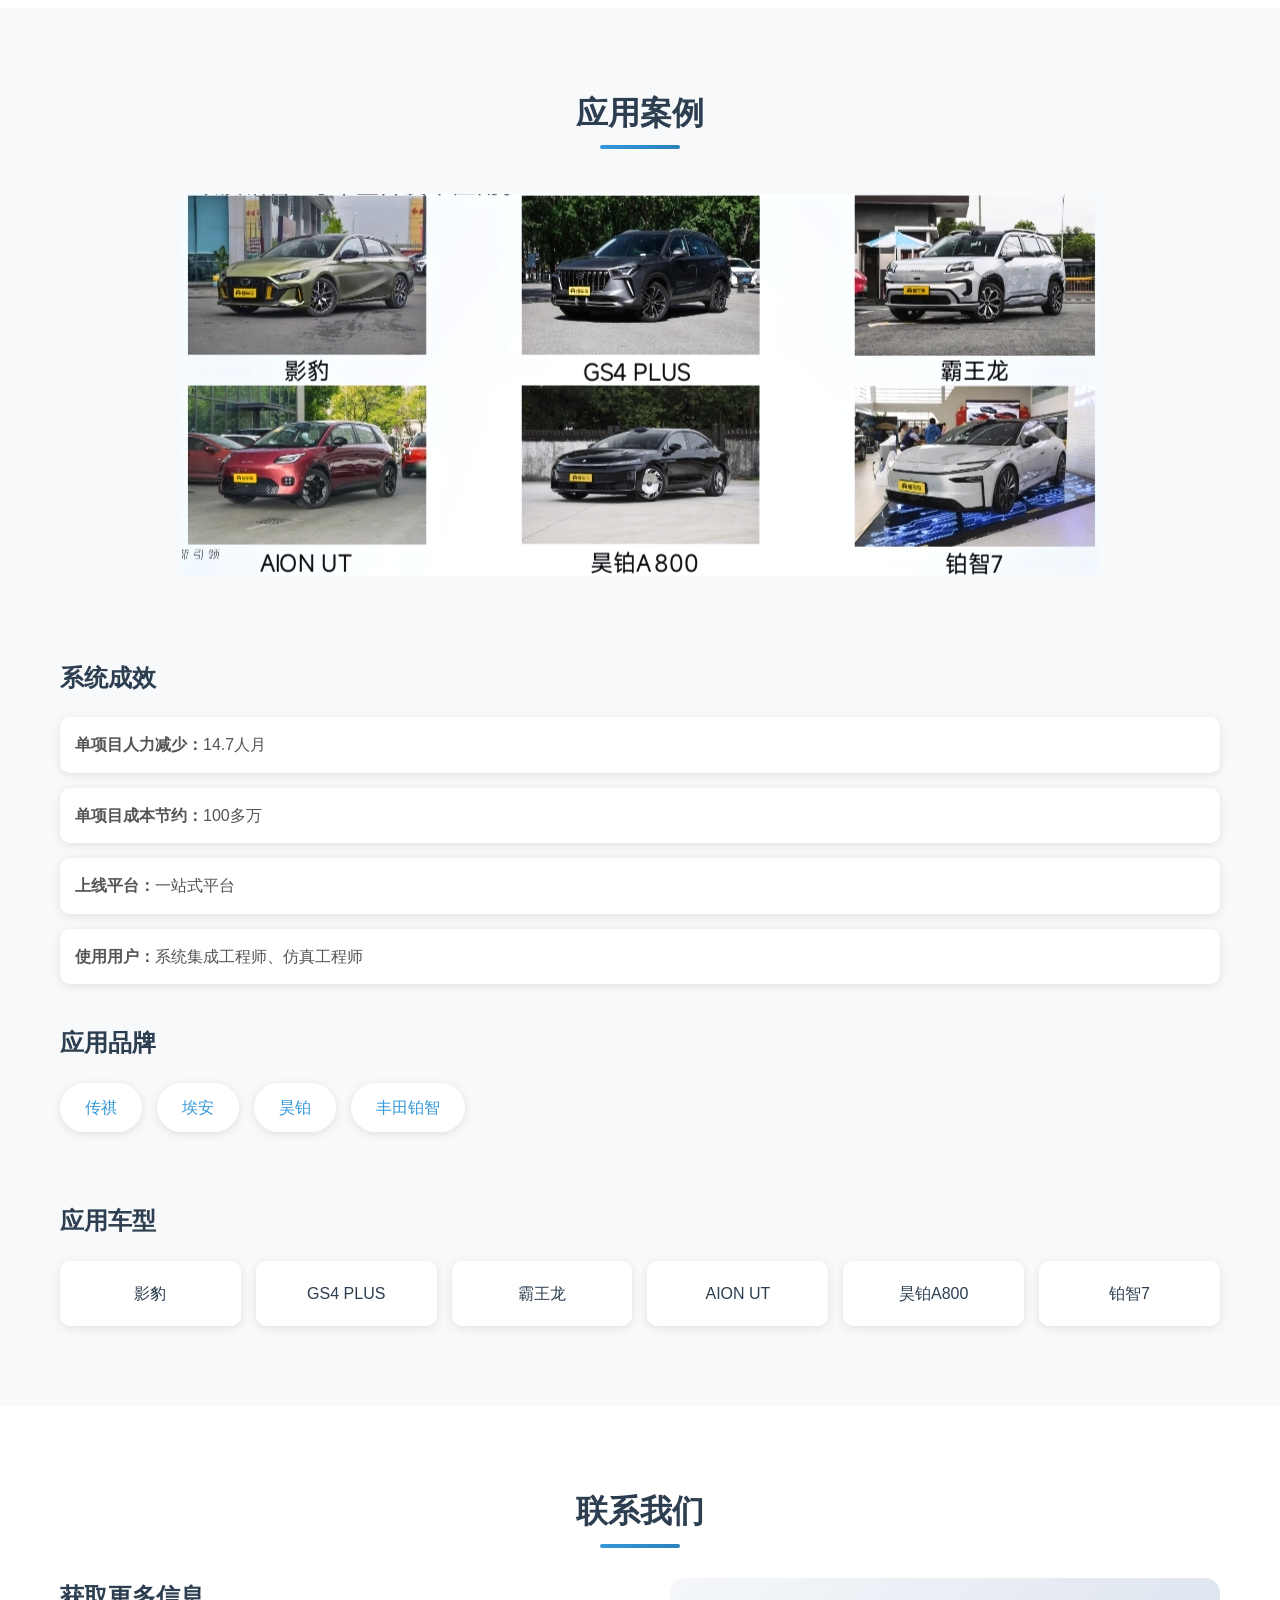
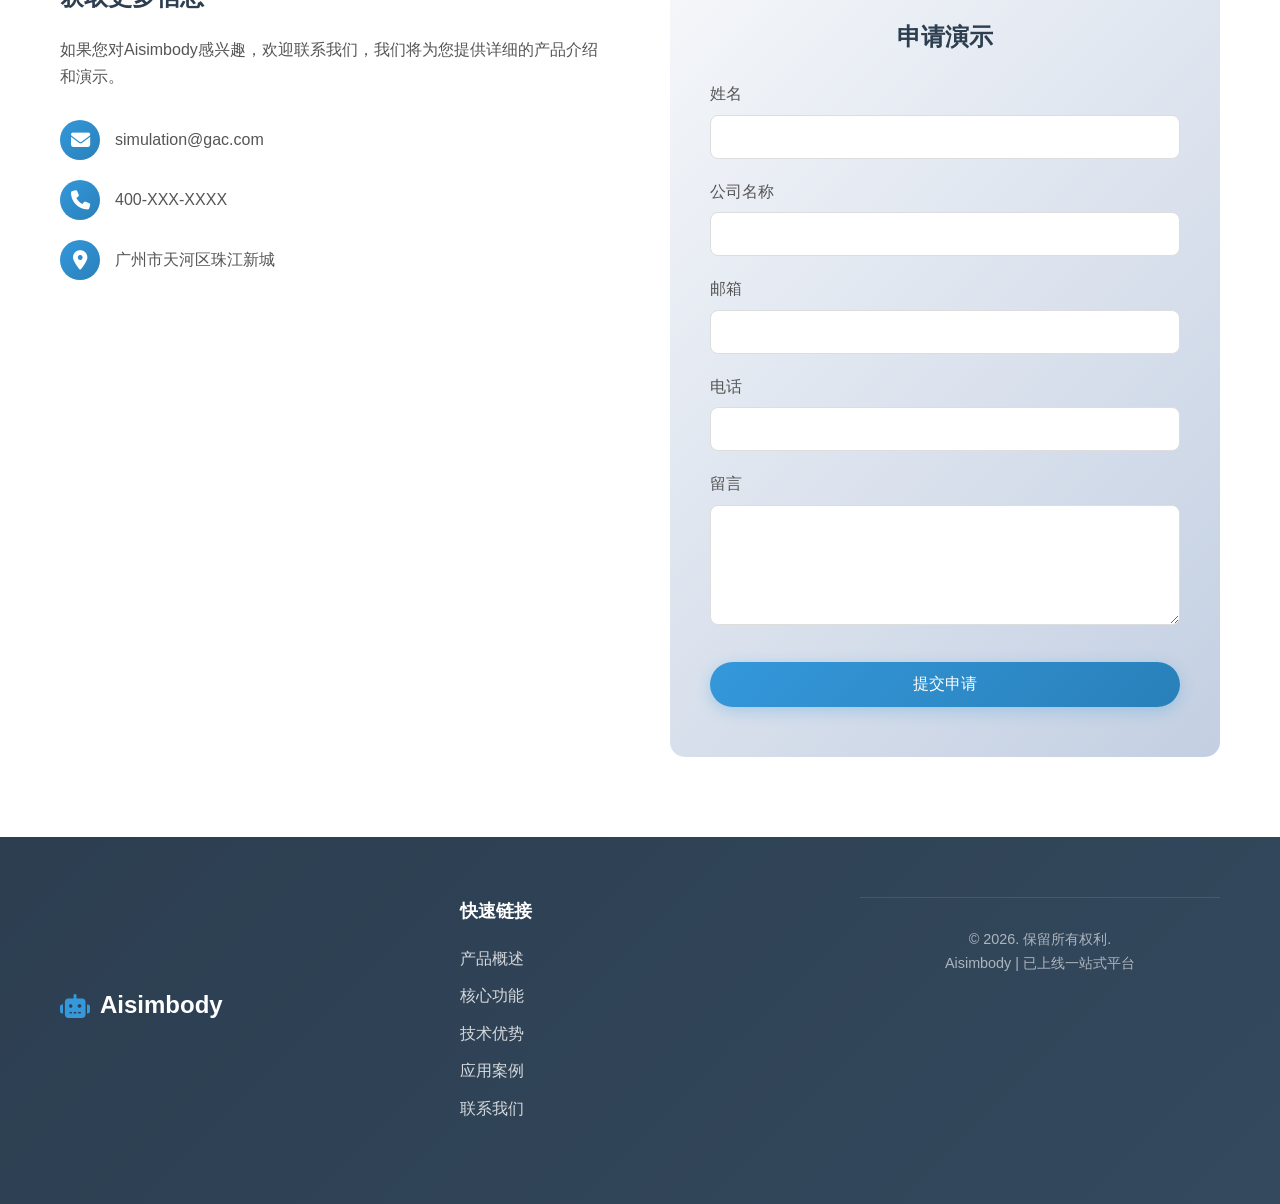
==== commit 2c827613: "Update application cases layout to vertical structure" ====
--- a/index.html
+++ b/index.html
@@ -177,6 +177,12 @@
         <div class="container">
             <h2>应用案例</h2>
             <div class="application-content">
+                <!-- 第一行：图片展示 -->
+                <div class="application-image">
+                    <img src="3.jpg" alt="应用案例效果展示" style="max-width: 100%; height: auto; border-radius: 8px; margin: 15px 0;">
+                </div>
+                
+                <!-- 第二行：系统成效和应用品牌 -->
                 <div class="application-stats">
                     <h3>系统成效</h3>
                     <ul class="stats-list">
@@ -186,10 +192,6 @@
                         <li><strong>使用用户：</strong>系统集成工程师、仿真工程师</li>
                     </ul>
                     
-                    <div class="application-image">
-                        <img src="3.jpg" alt="应用案例效果展示" style="max-width: 100%; height: auto; border-radius: 8px; margin: 15px 0;">
-                    </div>
-                    
                     <h3>应用品牌</h3>
                     <div class="brands">
                         <div class="brand">传祺</div>
@@ -199,6 +201,7 @@
                     </div>
                 </div>
                 
+                <!-- 第三行：应用车型 -->
                 <div class="application-models">
                     <h3>应用车型</h3>
                     <div class="models-grid">
--- a/style.css
+++ b/style.css
@@ -384,8 +384,15 @@
 
 .application-content {
     display: grid;
-    grid-template-columns: 1fr 1fr;
-    gap: 60px;
+    grid-template-columns: 1fr;
+    gap: 40px;
+    align-items: start;
+}
+
+.application-image {
+    grid-column: 1 / -1;
+    text-align: center;
+    margin-bottom: 20px;
 }
 
 .application-stats h3 {
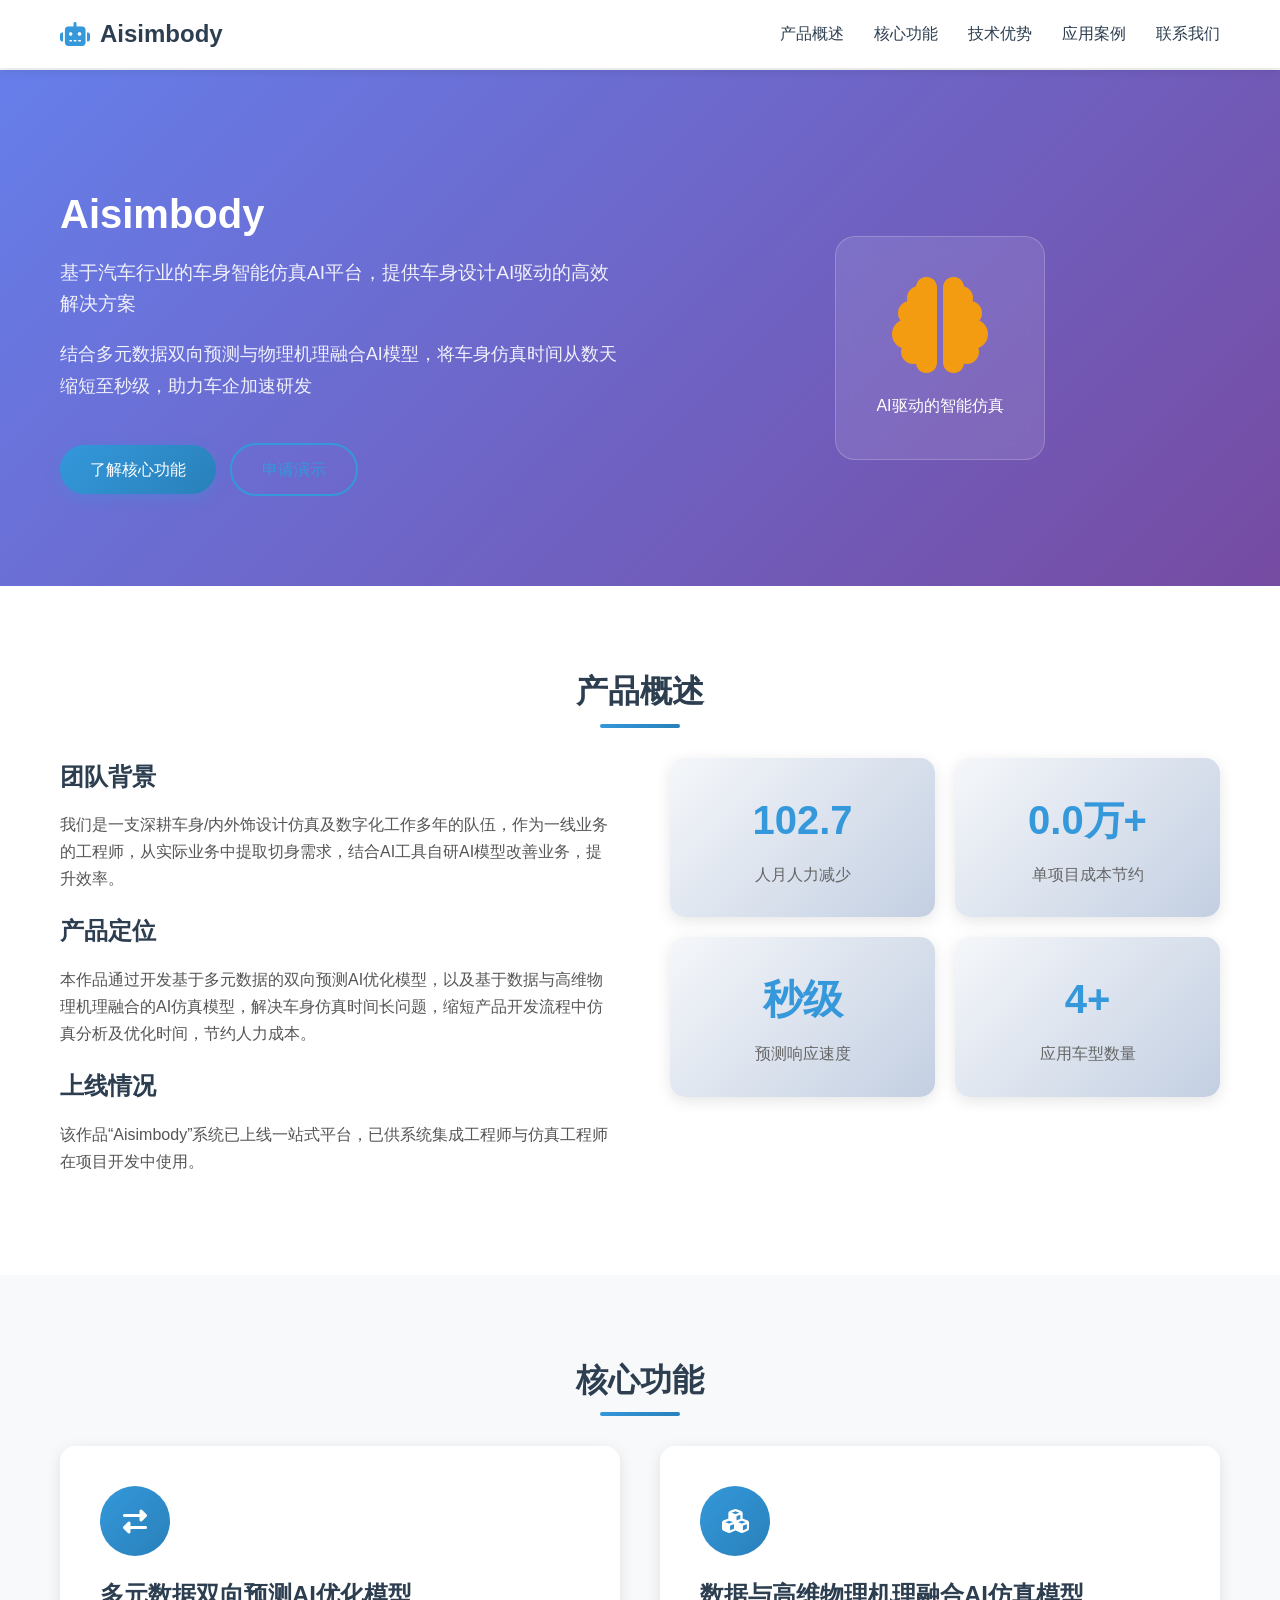
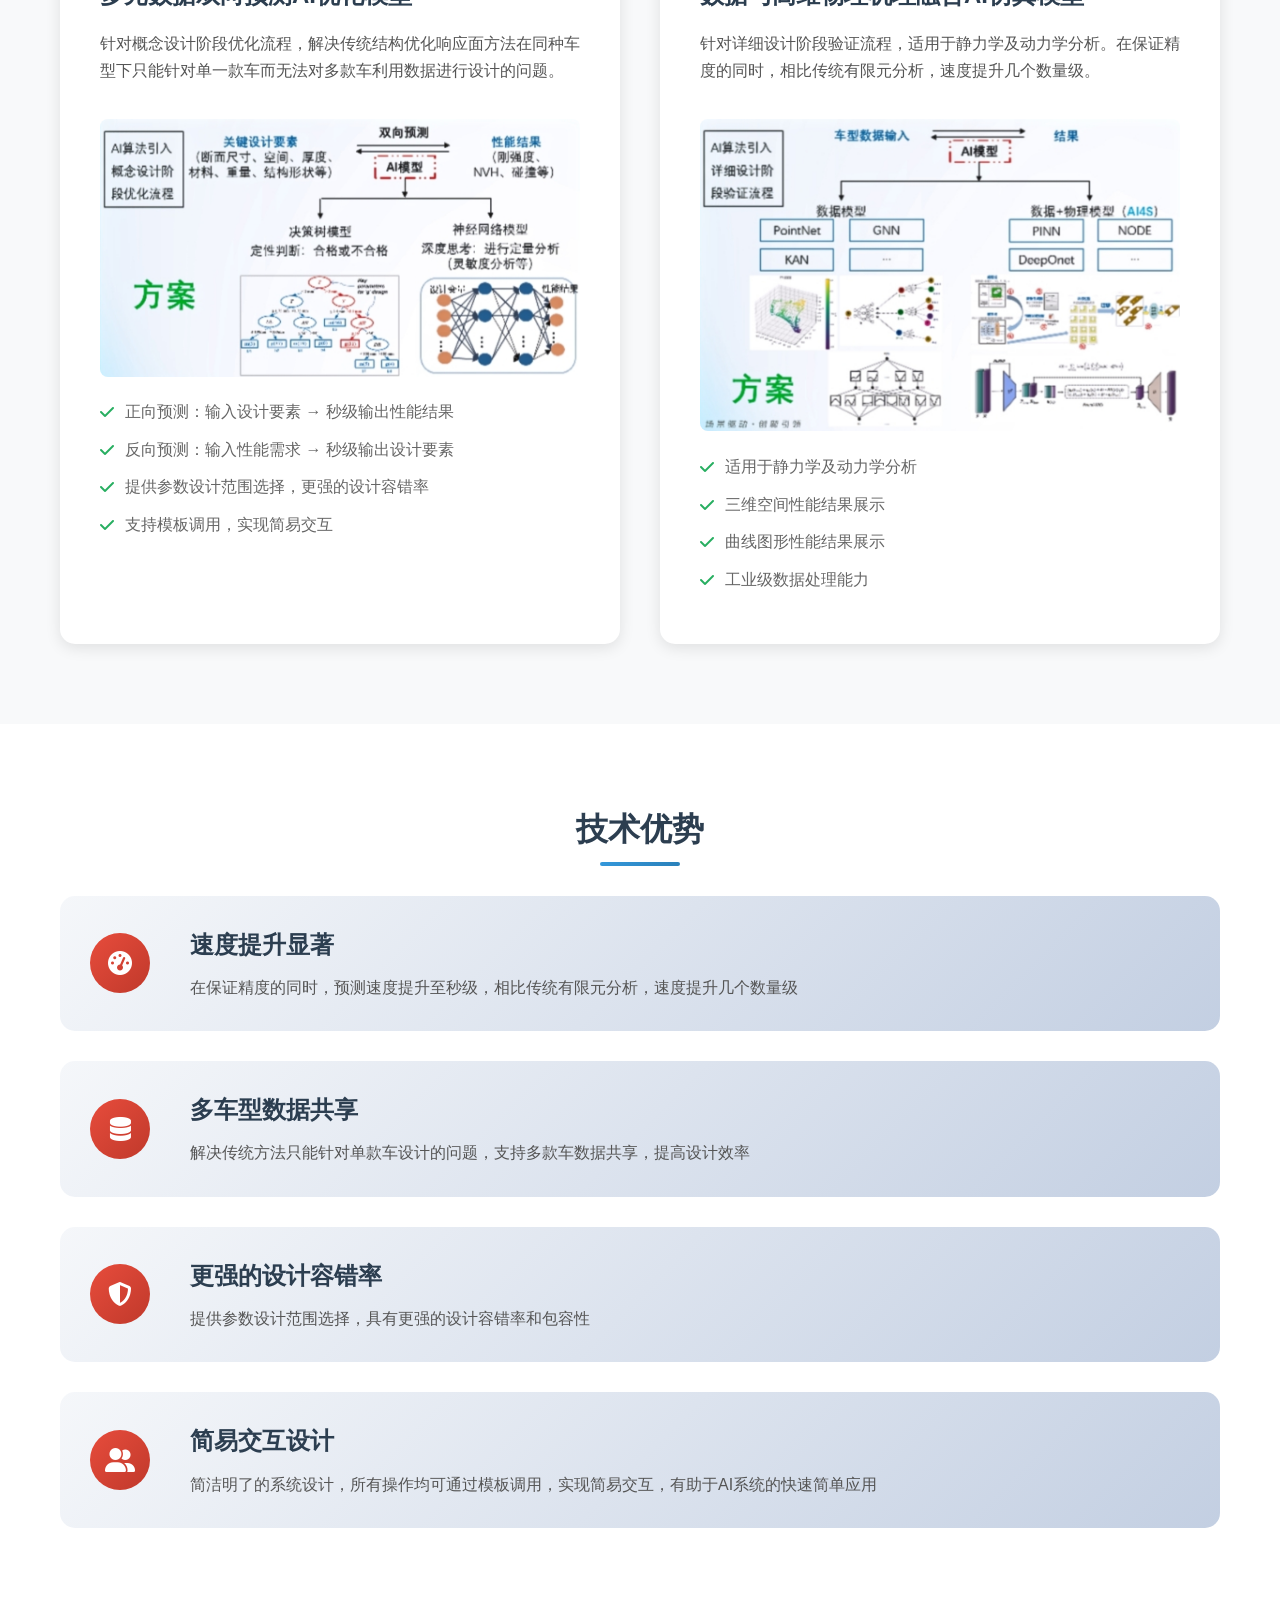
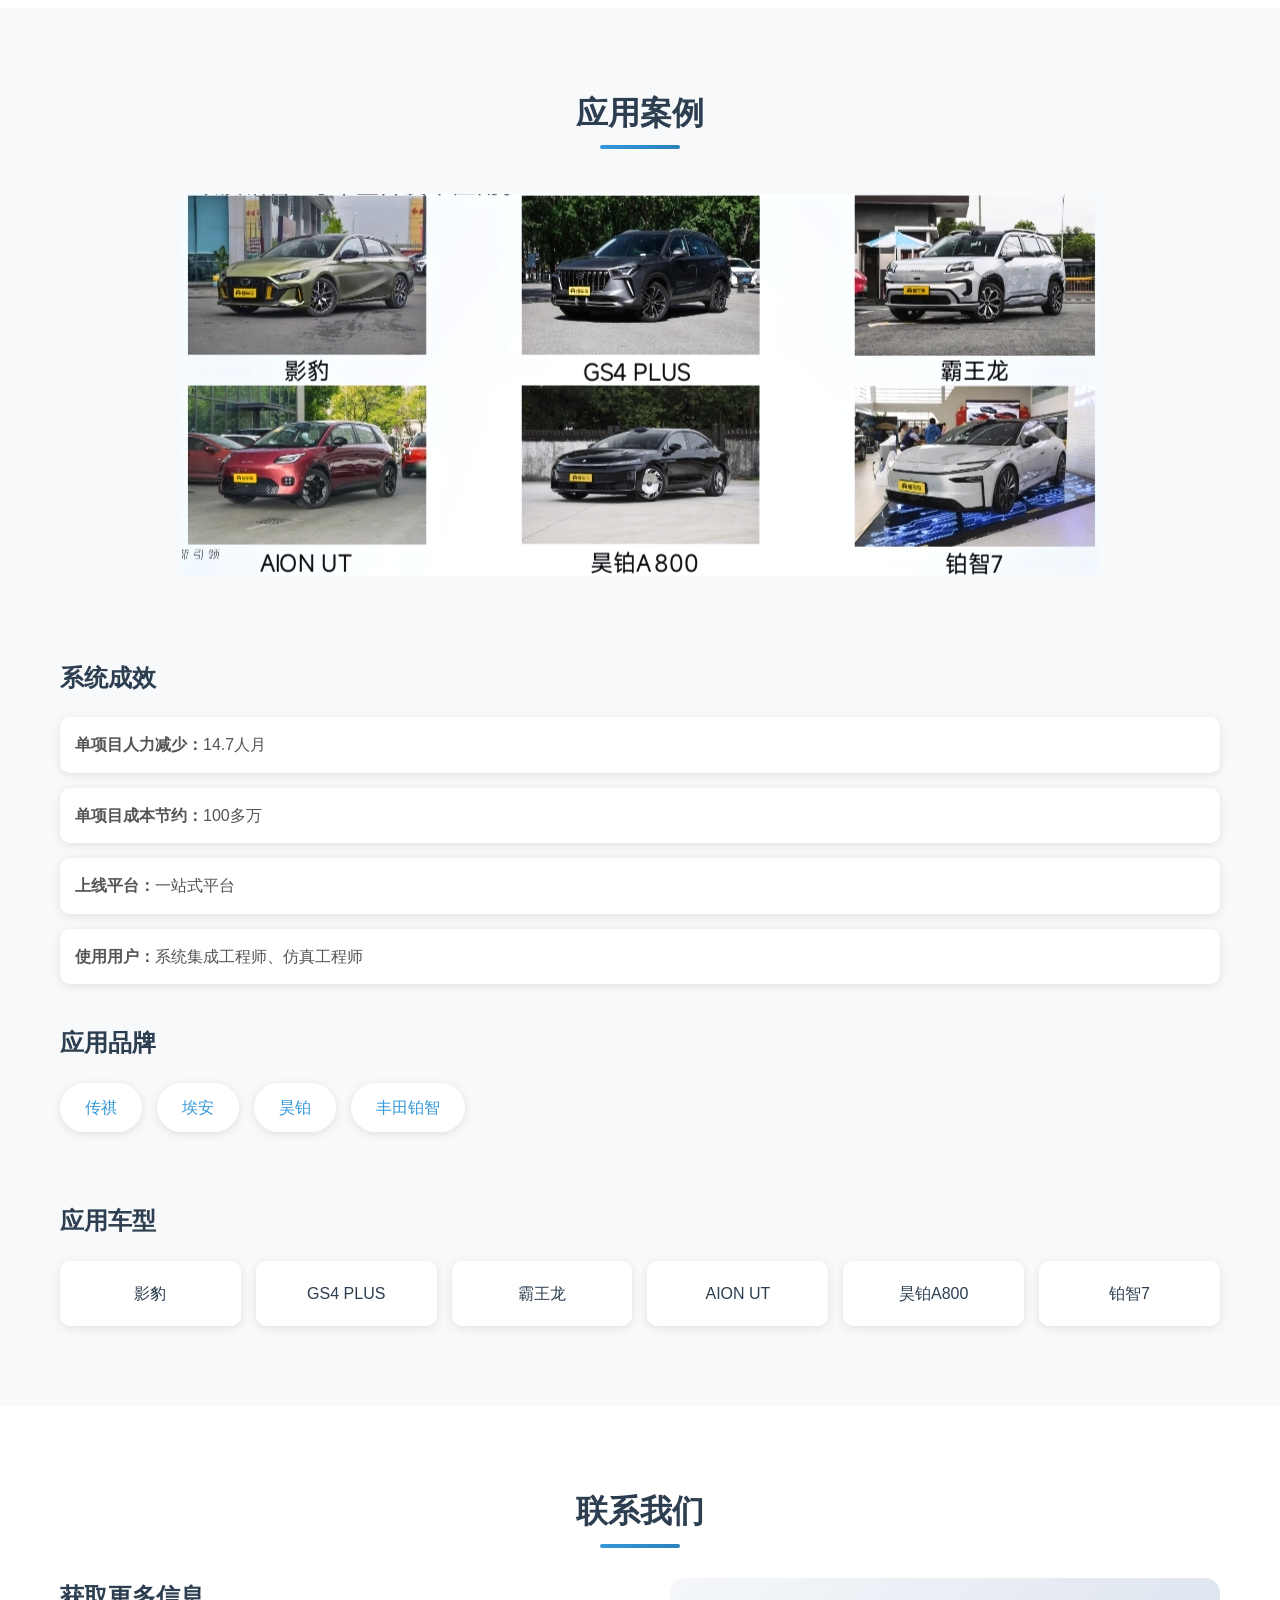
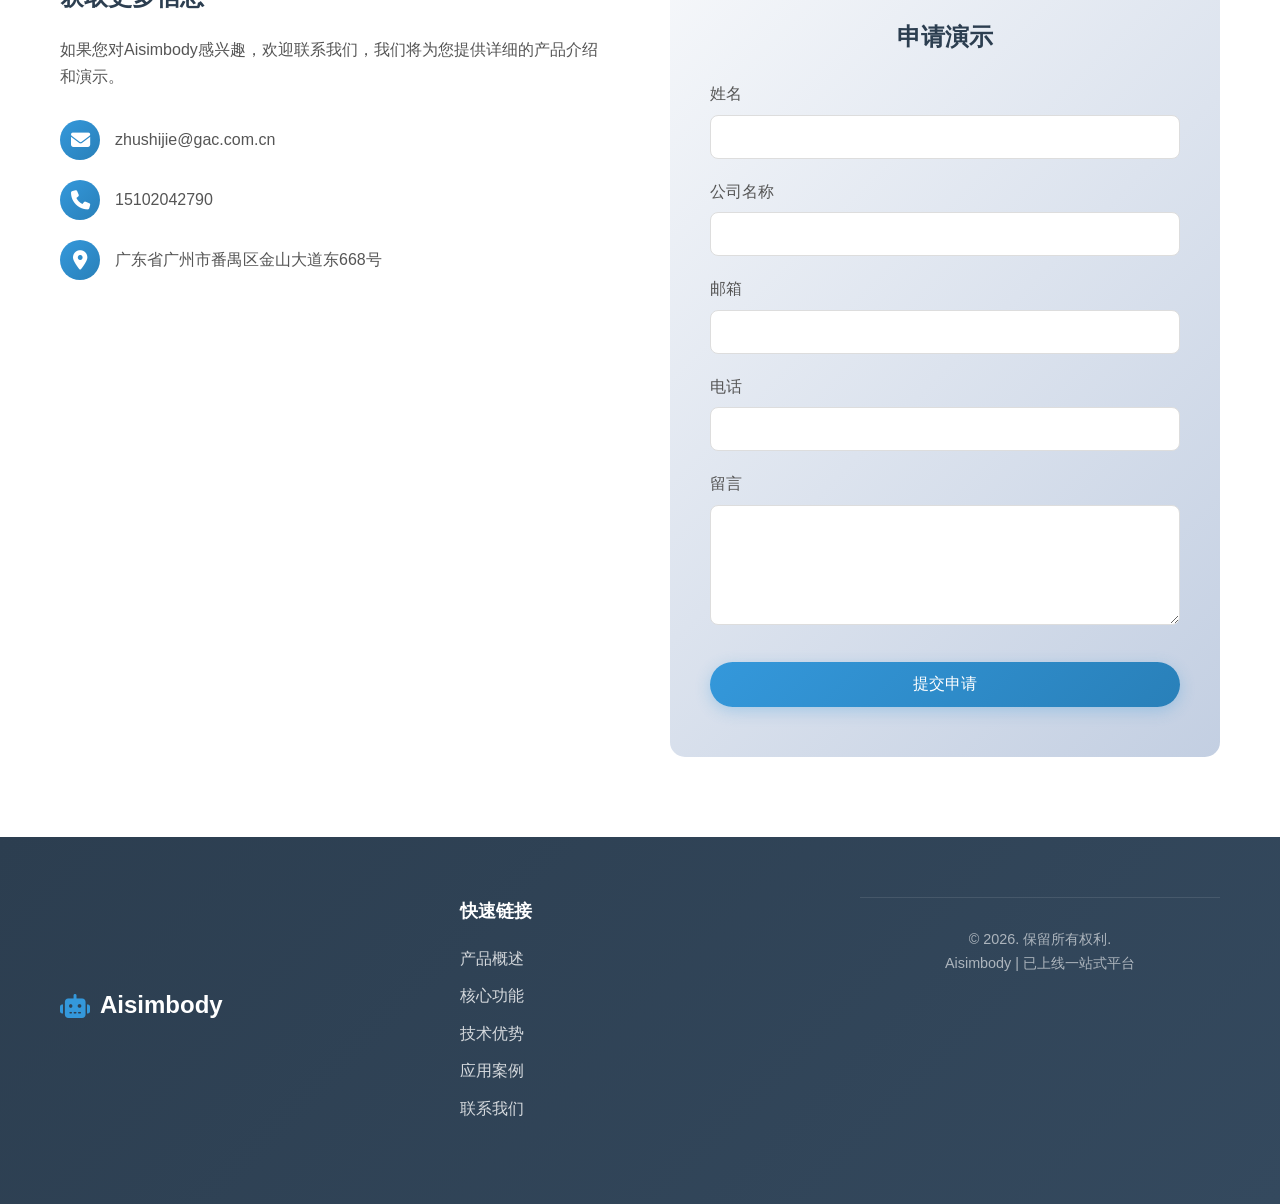
==== commit 8b68c47c: "Update contact information: email, phone, address" ====
--- a/index.html
+++ b/index.html
@@ -228,15 +228,15 @@
                     <div class="contact-details">
                         <div class="contact-item">
                             <i class="fas fa-envelope"></i>
-                            <span>simulation@gac.com</span>
+                            <span>zhushijie@gac.com.cn</span>
                         </div>
                         <div class="contact-item">
                             <i class="fas fa-phone"></i>
-                            <span>400-XXX-XXXX</span>
+                            <span>15102042790</span>
                         </div>
                         <div class="contact-item">
                             <i class="fas fa-map-marker-alt"></i>
-                            <span>广州市天河区珠江新城</span>
+                            <span>广东省广州市番禺区金山大道东668号</span>
                         </div>
                     </div>
                 </div>
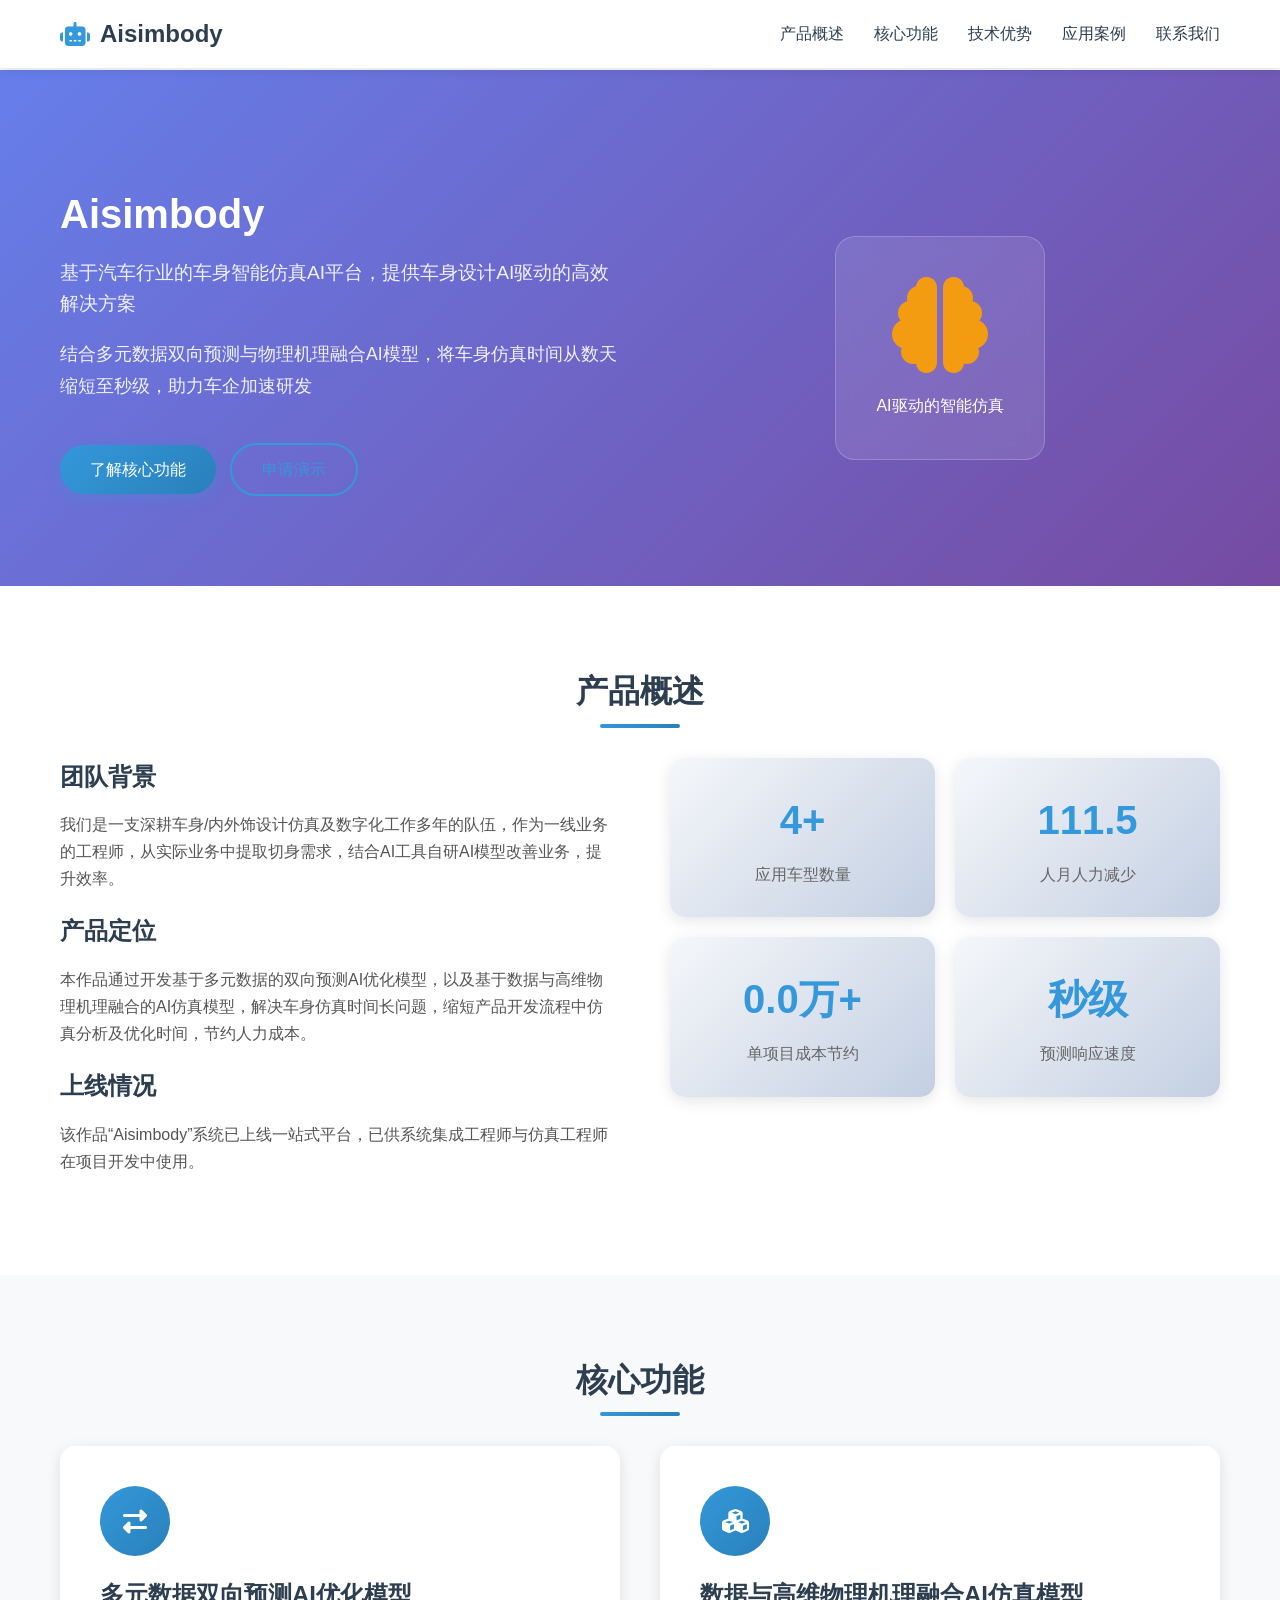
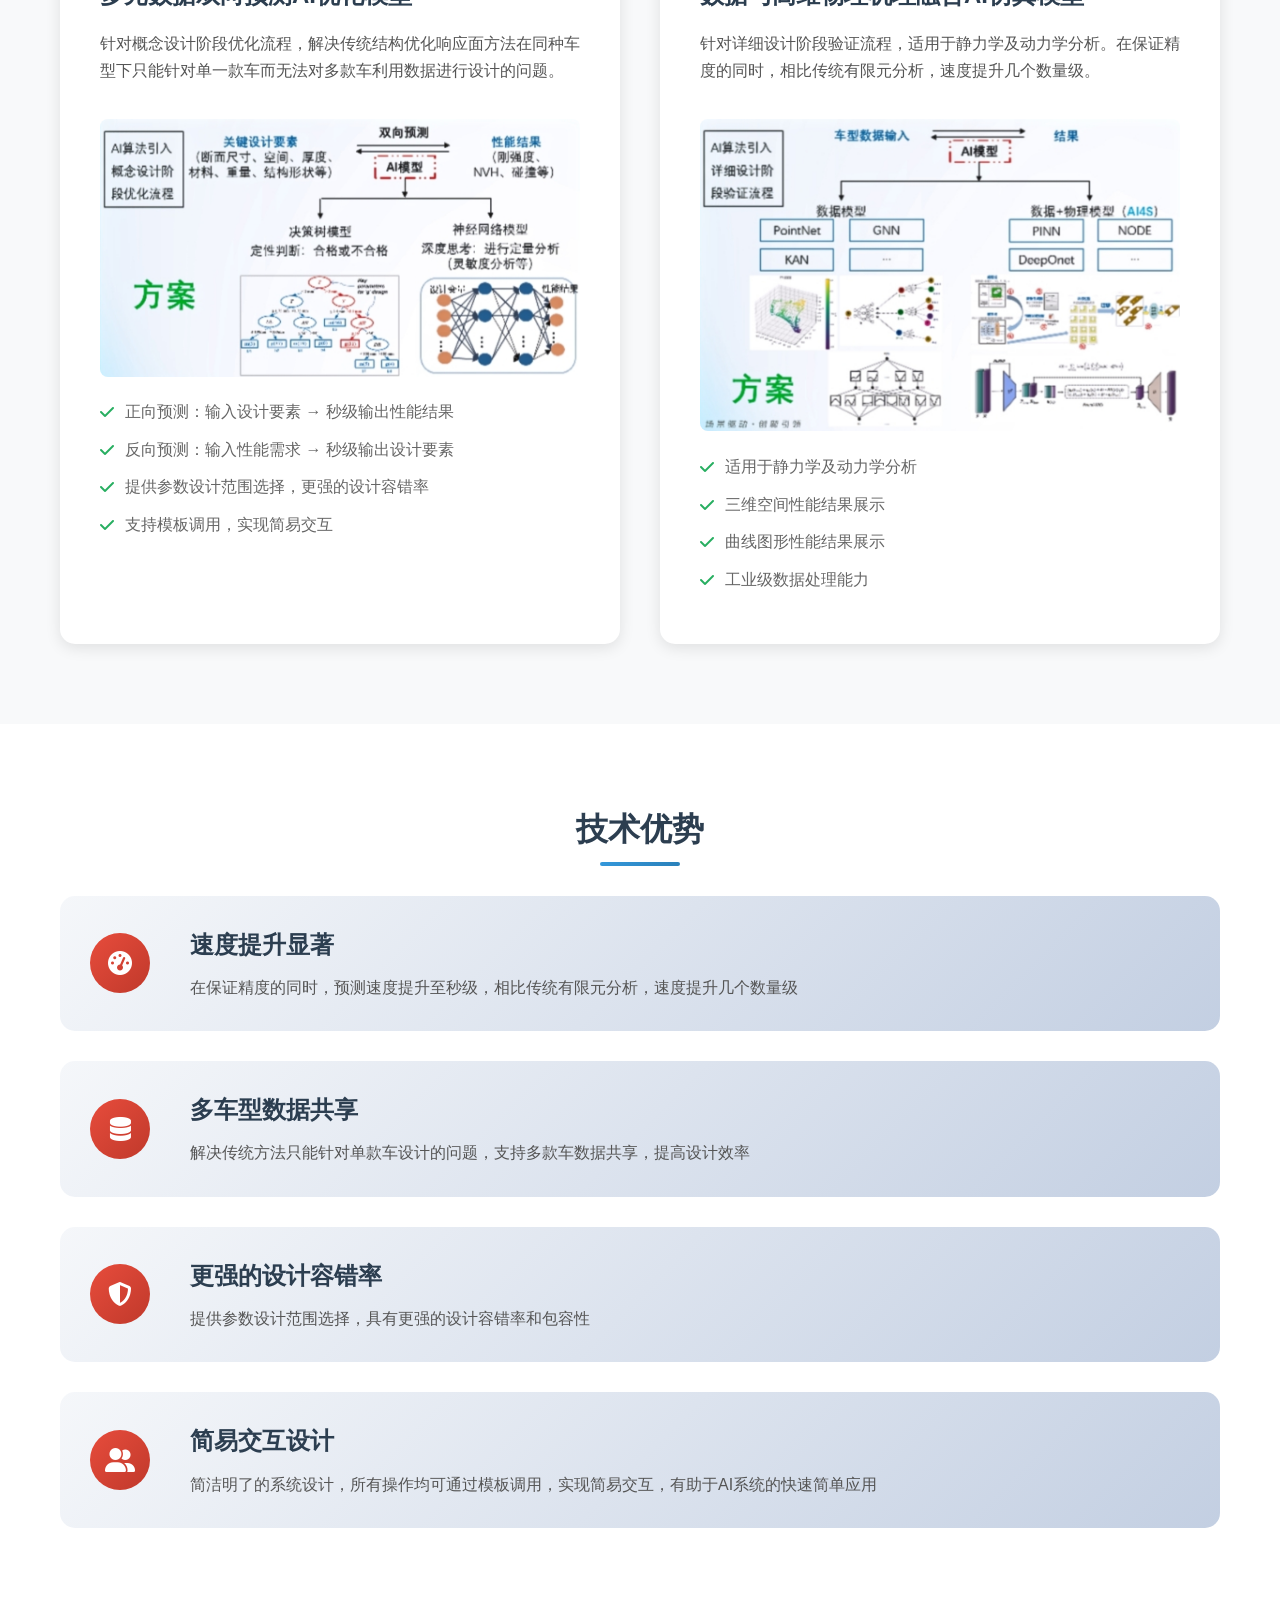
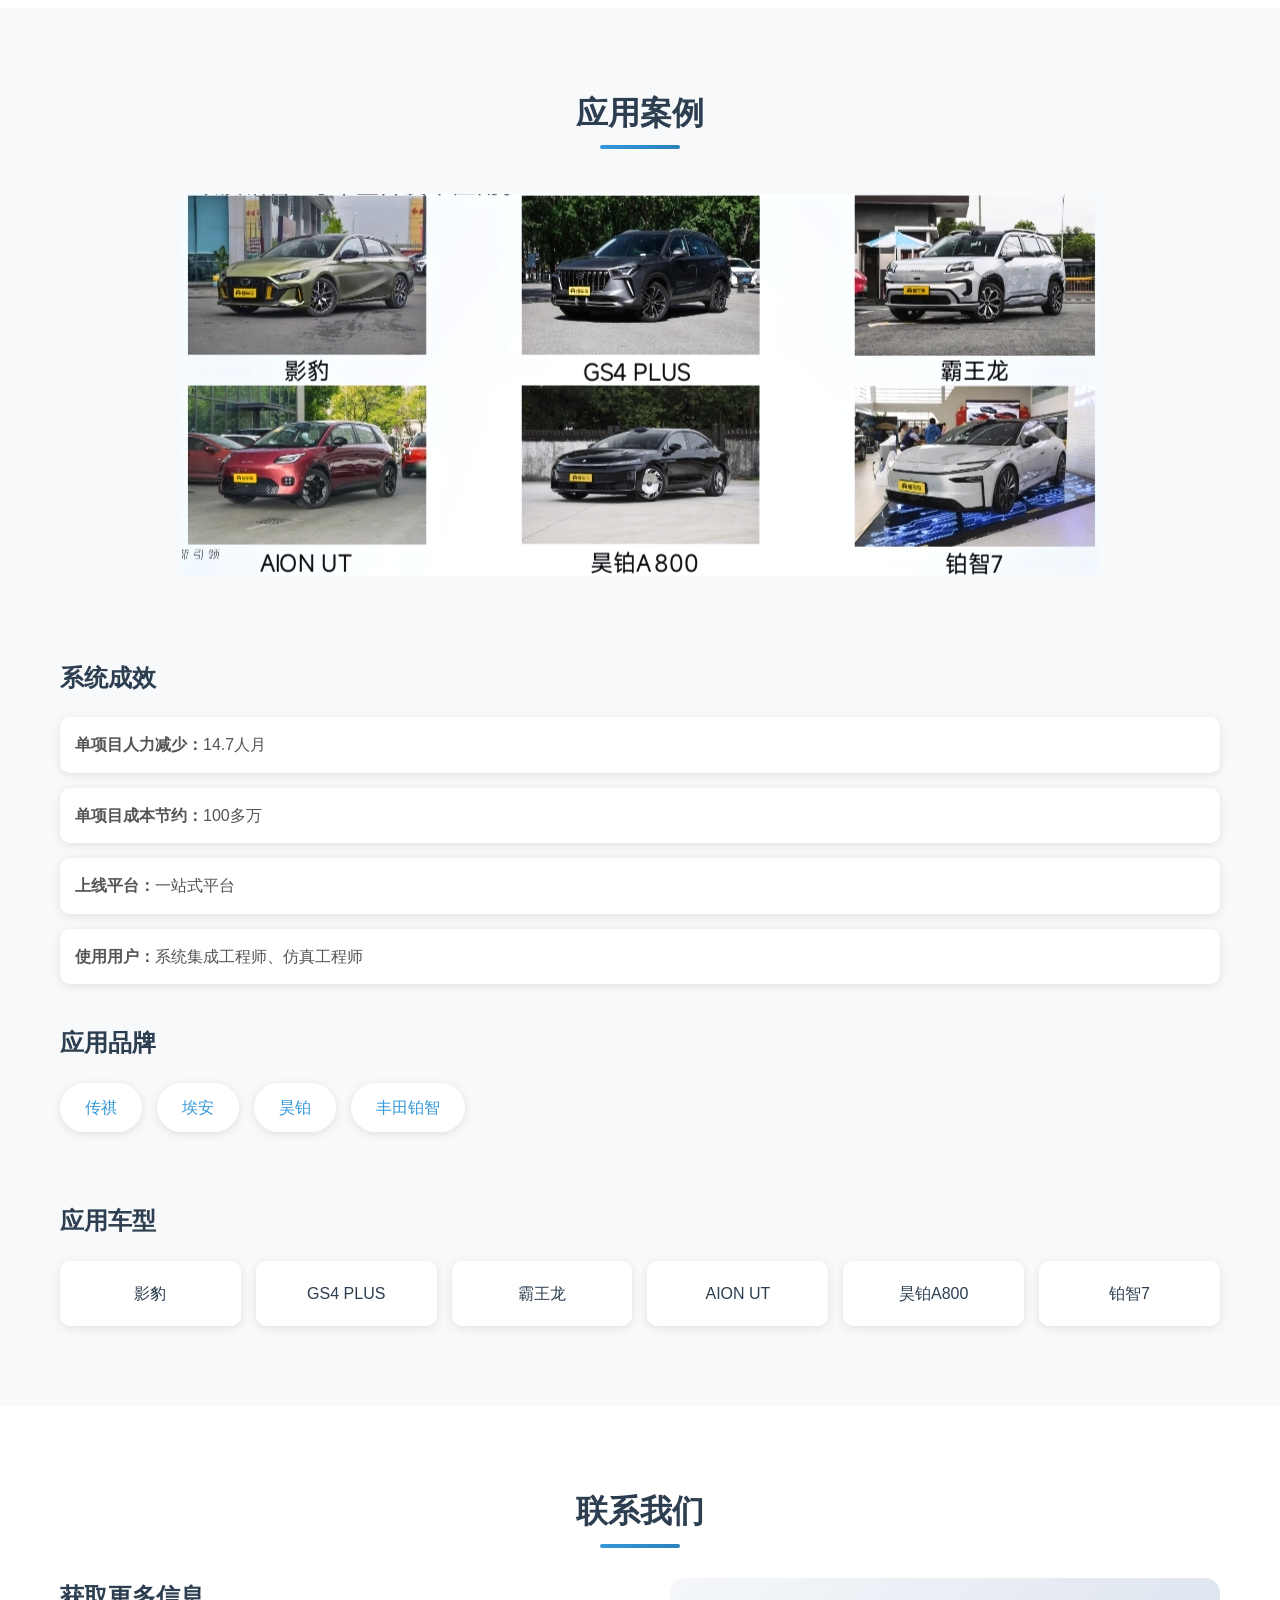
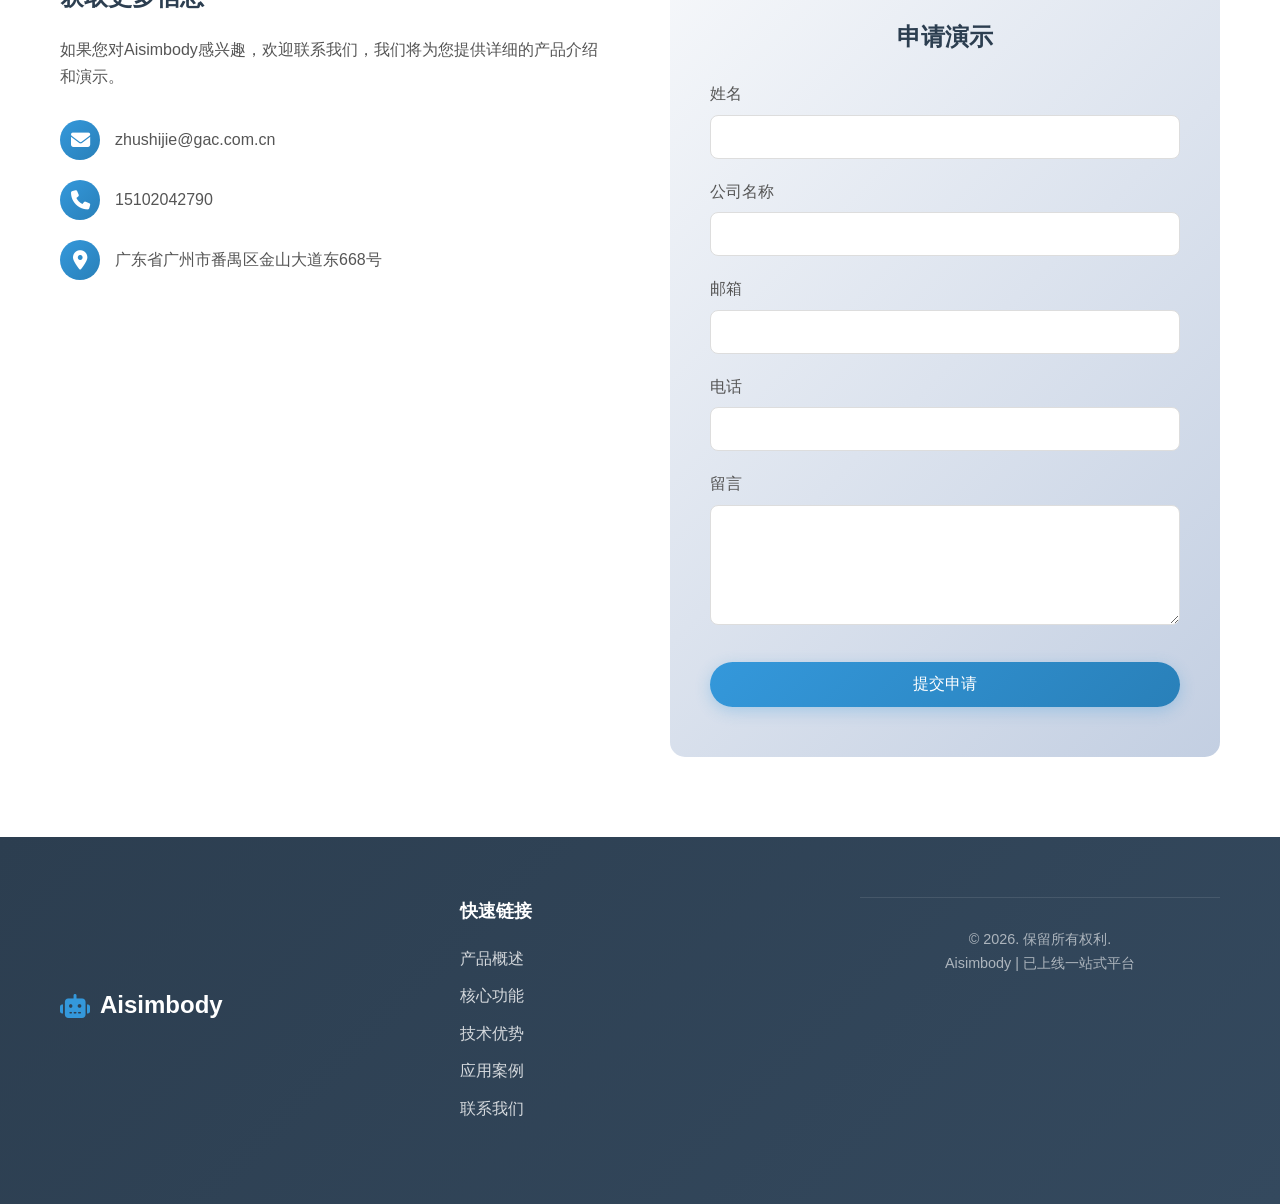
==== commit 76795b67: "Adjust stats card order to sort by value size" ====
--- a/index.html
+++ b/index.html
@@ -63,6 +63,10 @@
                 </div>
                 <div class="overview-stats">
                     <div class="stat-card">
+                        <div class="stat-number">6+</div>
+                        <div class="stat-label">应用车型数量</div>
+                    </div>
+                    <div class="stat-card">
                         <div class="stat-number">14.7</div>
                         <div class="stat-label">人月人力减少</div>
                     </div>
@@ -73,10 +77,6 @@
                     <div class="stat-card">
                         <div class="stat-number">秒级</div>
                         <div class="stat-label">预测响应速度</div>
-                    </div>
-                    <div class="stat-card">
-                        <div class="stat-number">6+</div>
-                        <div class="stat-label">应用车型数量</div>
                     </div>
                 </div>
             </div>
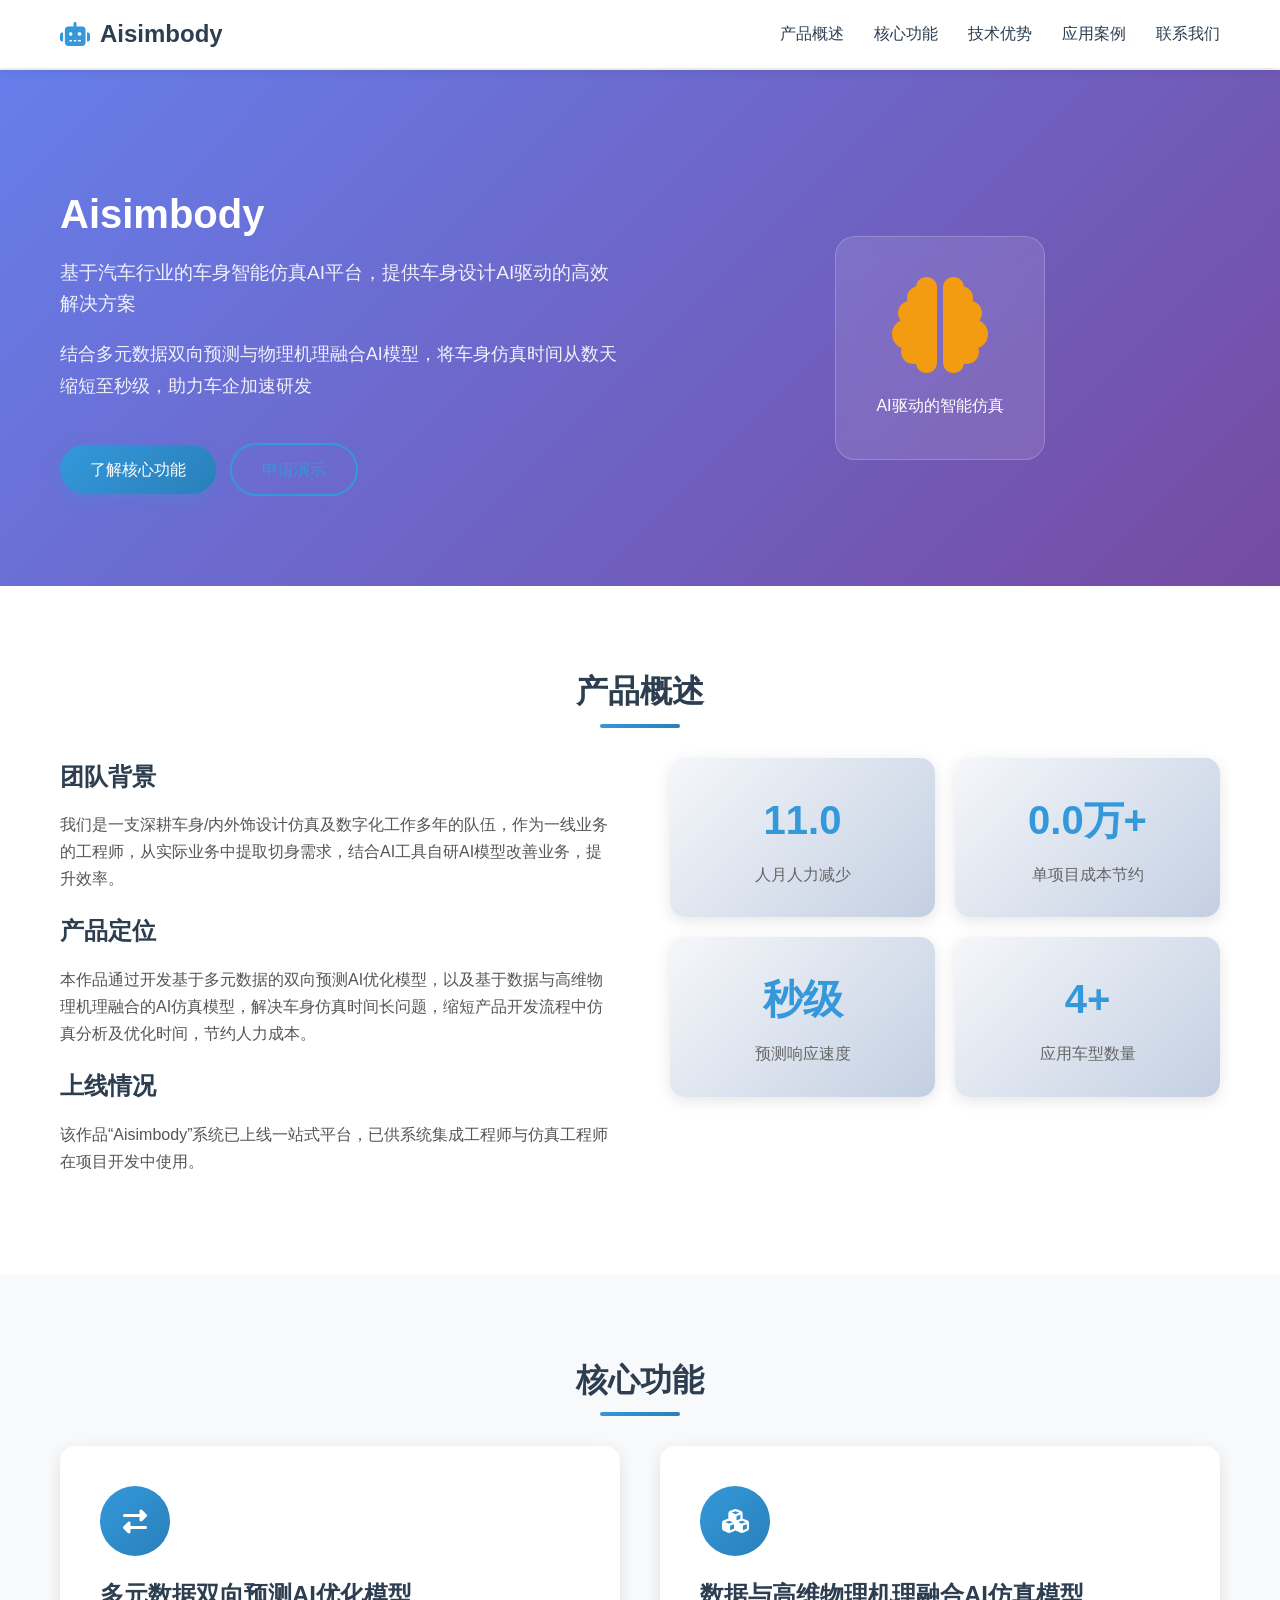
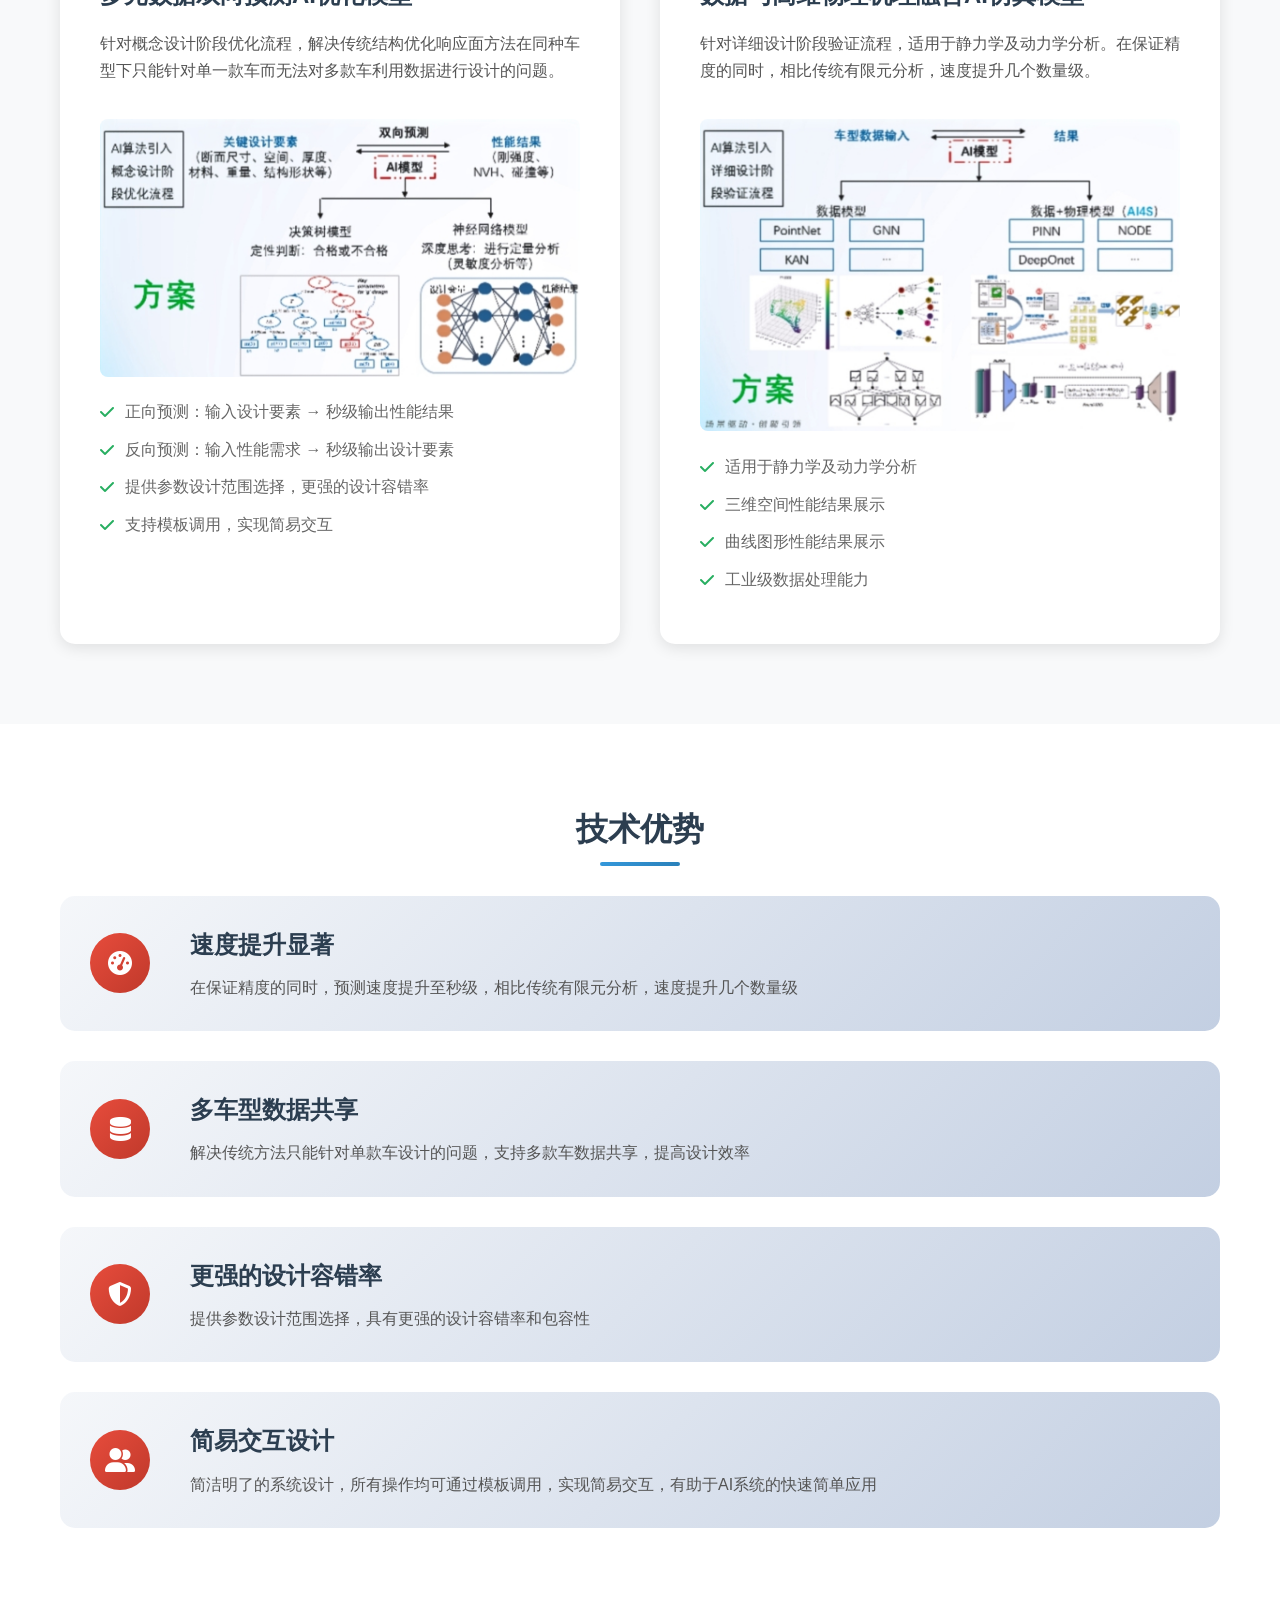
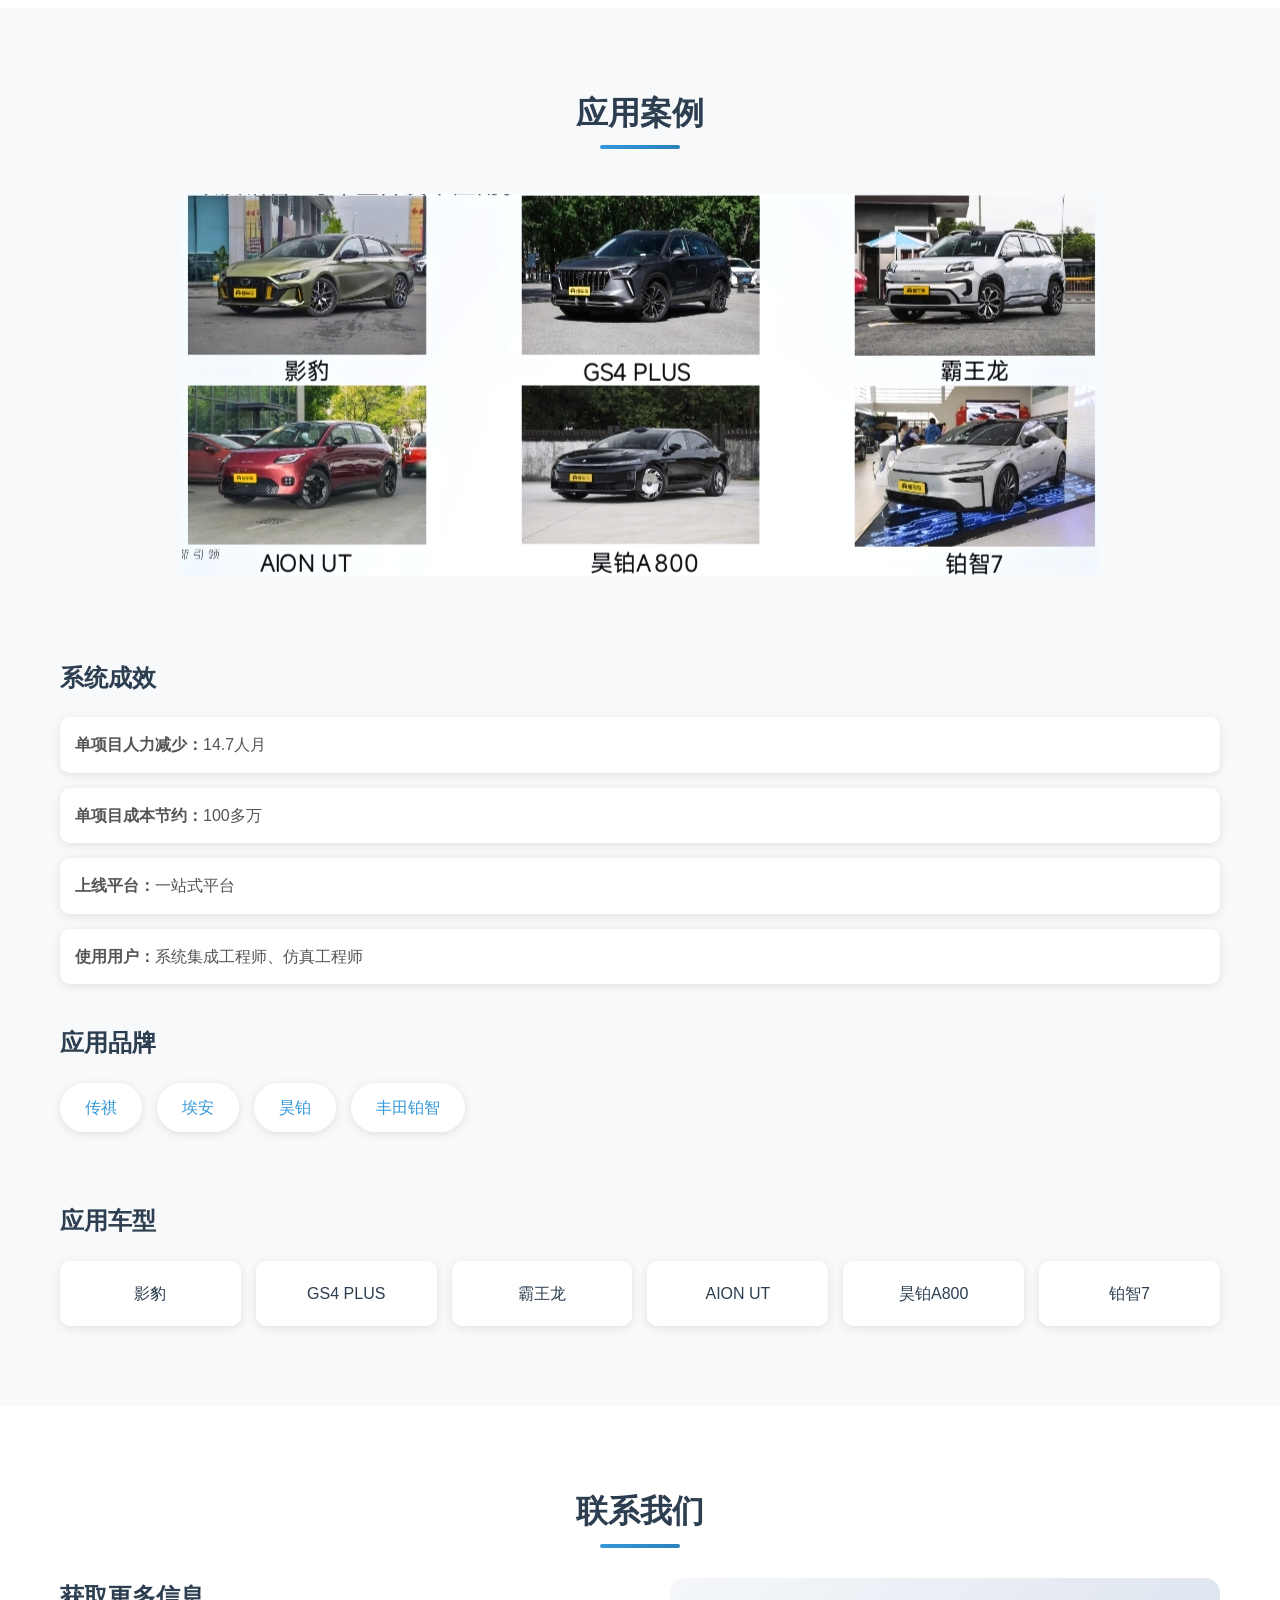
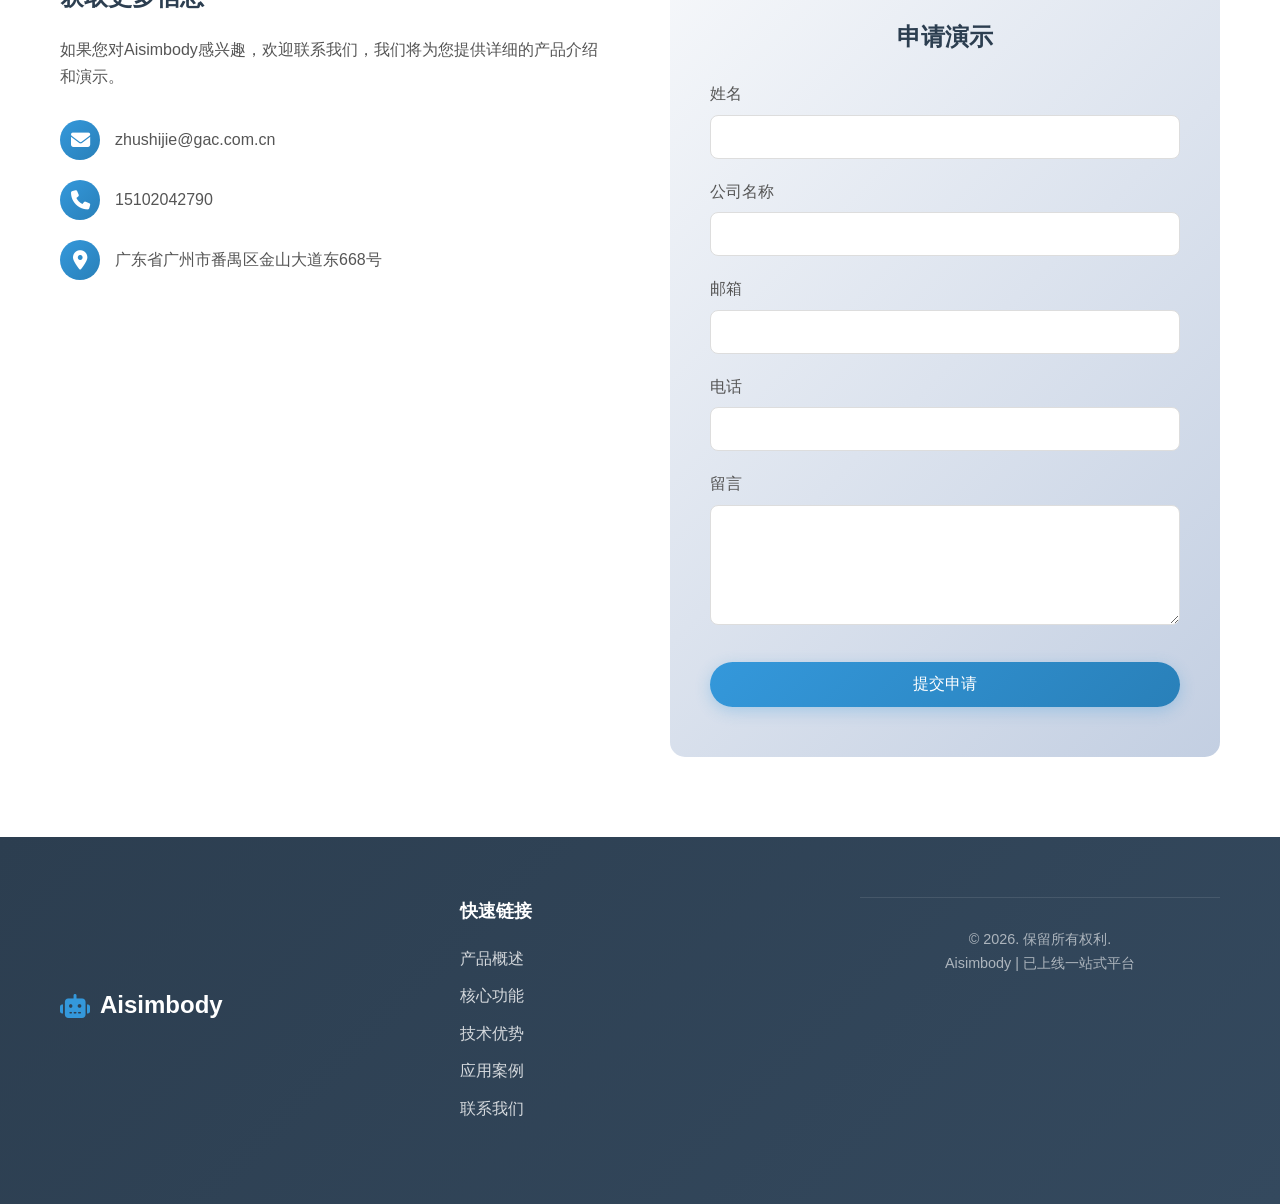
==== commit b3f3df36: "Restore original stats card order" ====
--- a/index.html
+++ b/index.html
@@ -63,10 +63,6 @@
                 </div>
                 <div class="overview-stats">
                     <div class="stat-card">
-                        <div class="stat-number">6+</div>
-                        <div class="stat-label">应用车型数量</div>
-                    </div>
-                    <div class="stat-card">
                         <div class="stat-number">14.7</div>
                         <div class="stat-label">人月人力减少</div>
                     </div>
@@ -77,6 +73,10 @@
                     <div class="stat-card">
                         <div class="stat-number">秒级</div>
                         <div class="stat-label">预测响应速度</div>
+                    </div>
+                    <div class="stat-card">
+                        <div class="stat-number">6+</div>
+                        <div class="stat-label">应用车型数量</div>
                     </div>
                 </div>
             </div>
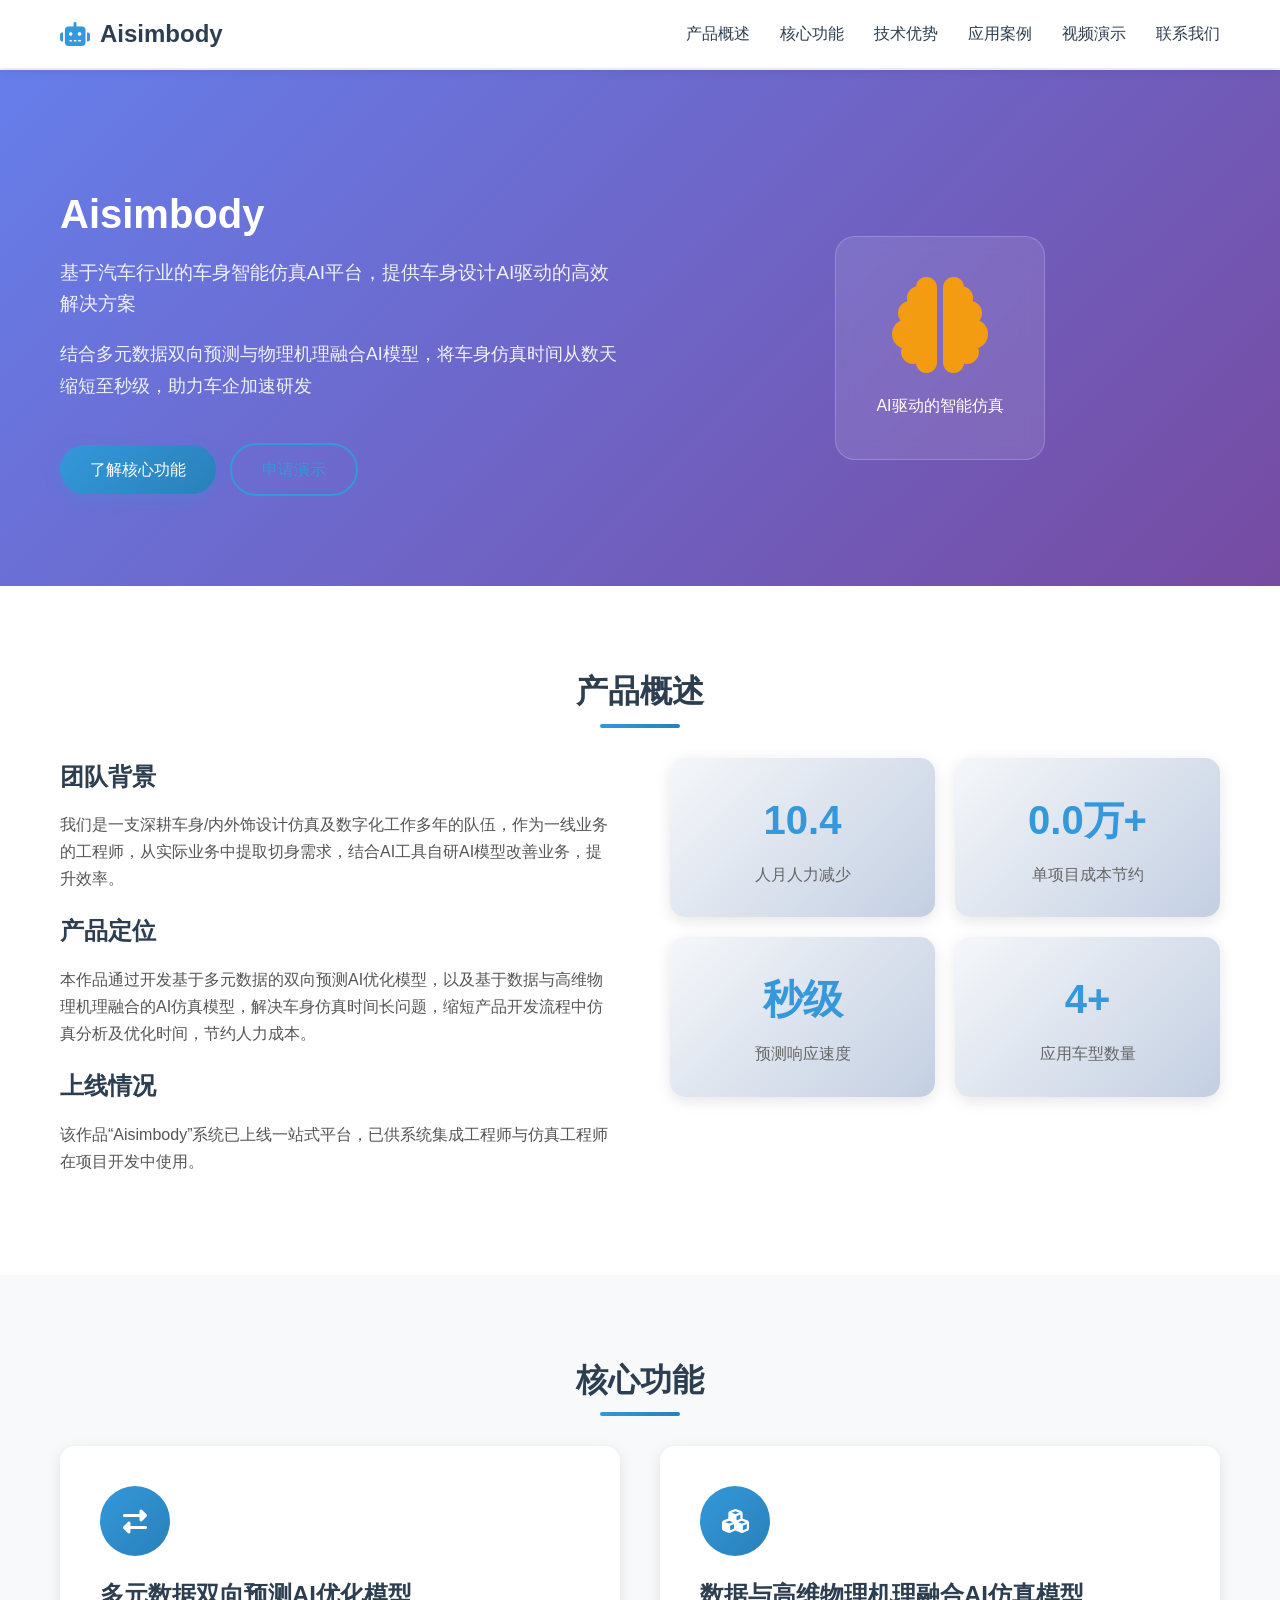
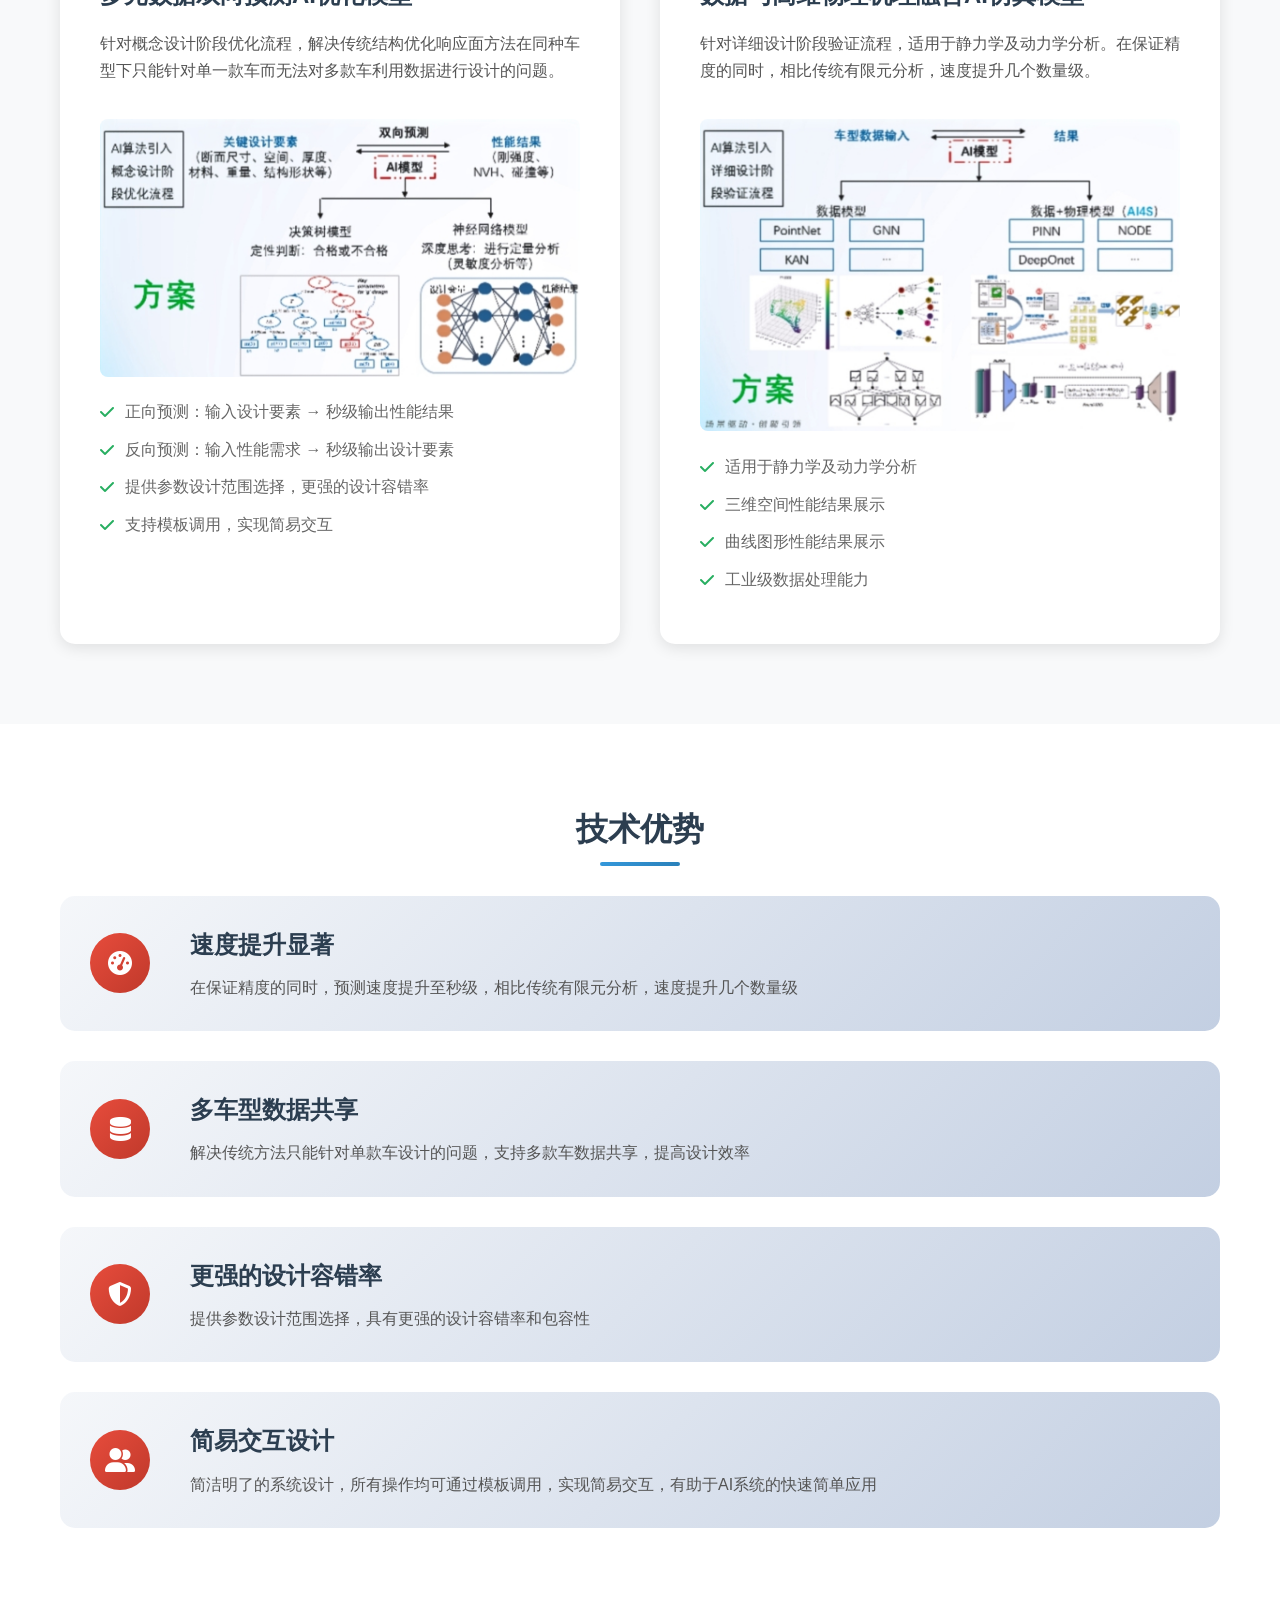
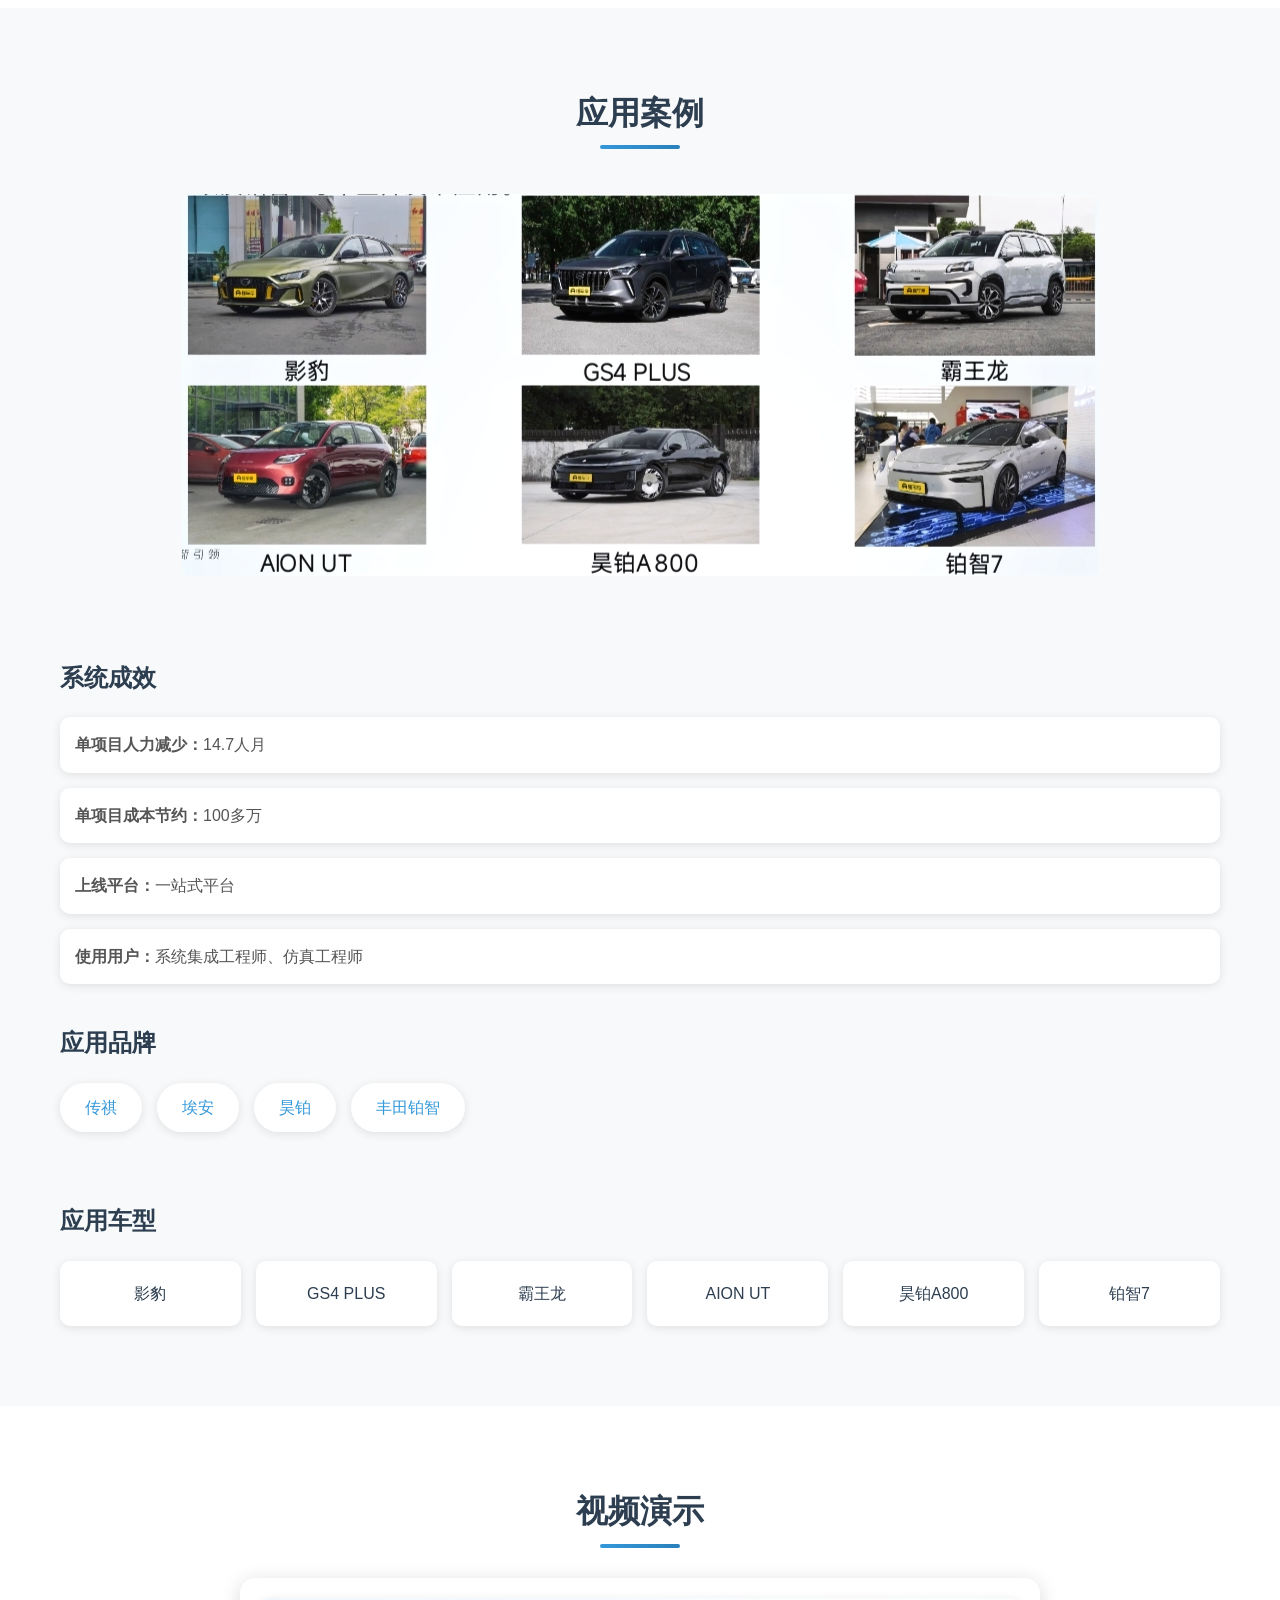
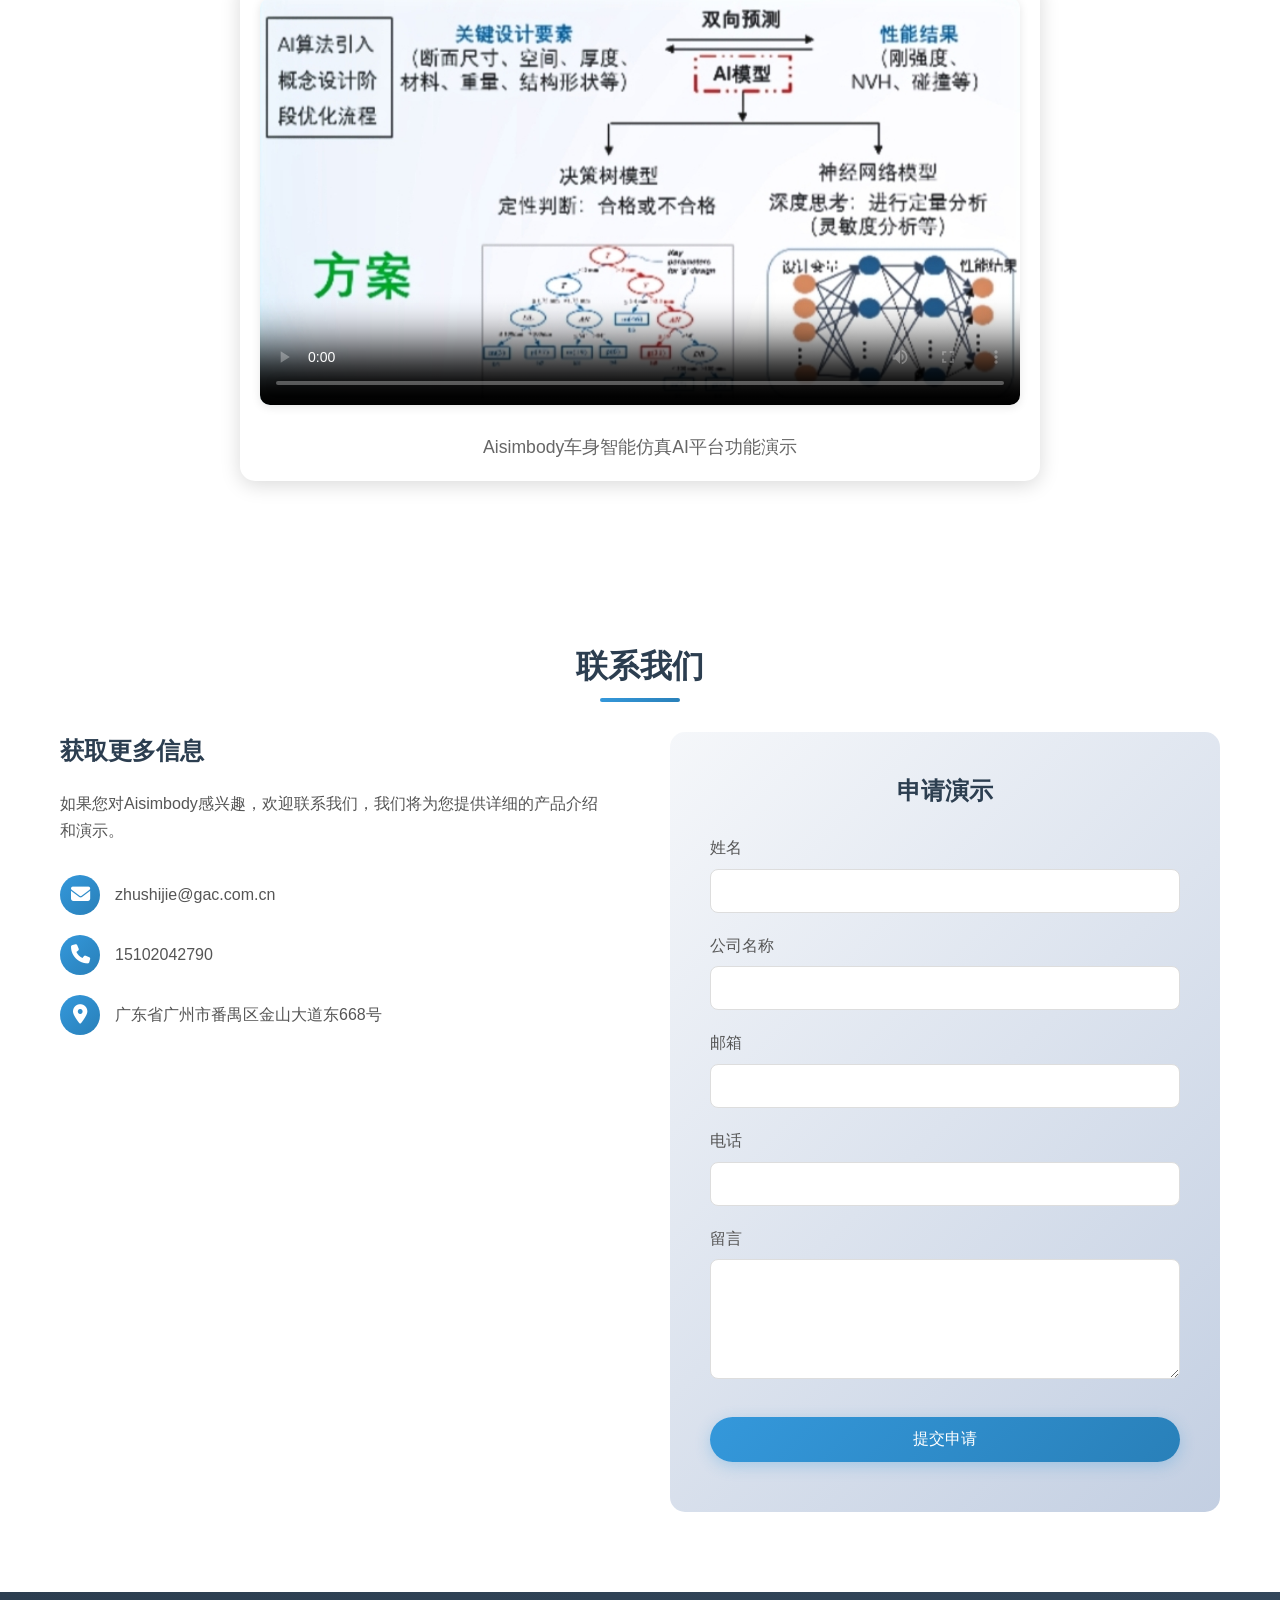
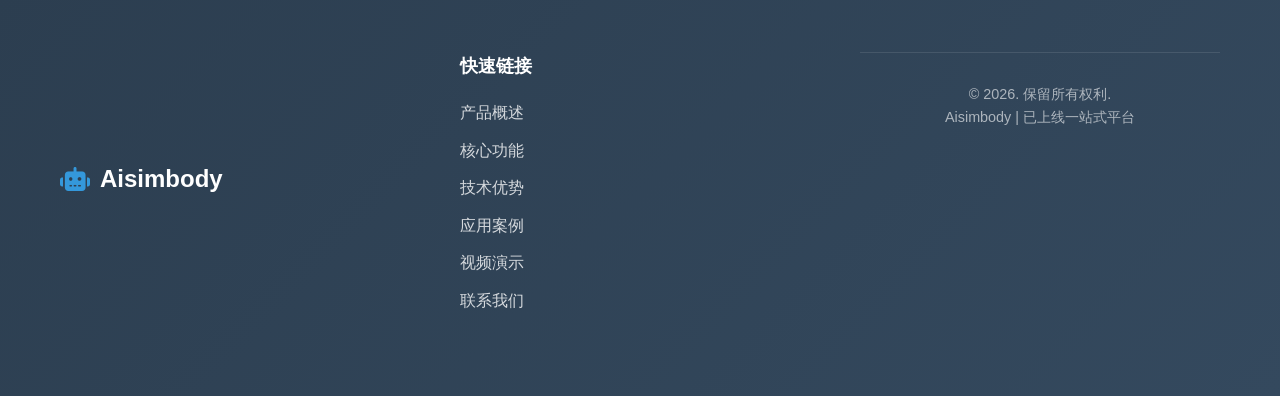
==== commit 42d4e5e1: "Add video demo section to product website" ====
--- a/index.html
+++ b/index.html
@@ -20,6 +20,7 @@
                 <li><a href="#features">核心功能</a></li>
                 <li><a href="#technology">技术优势</a></li>
                 <li><a href="#application">应用案例</a></li>
+                <li><a href="#demo">视频演示</a></li>
                 <li><a href="#contact">联系我们</a></li>
             </ul>
         </div>
@@ -217,6 +218,22 @@
         </div>
     </section>
 
+    <!-- 视频演示 -->
+    <section id="demo" class="demo">
+        <div class="container">
+            <h2>视频演示</h2>
+            <div class="demo-content">
+                <div class="video-container">
+                    <video controls width="100%" height="auto" poster="1.jpg">
+                        <source src="video.mp4" type="video/mp4">
+                        您的浏览器不支持HTML5视频播放。
+                    </video>
+                    <p class="video-description">Aisimbody车身智能仿真AI平台功能演示</p>
+                </div>
+            </div>
+        </div>
+    </section>
+
     <!-- 联系我们 -->
     <section id="contact" class="contact">
         <div class="container">
@@ -279,15 +296,16 @@
                     <span>Aisimbody</span>
                 </div>
                 <div class="footer-links">
-                    <h4>快速链接</h4>
-                    <ul>
-                        <li><a href="#overview">产品概述</a></li>
-                        <li><a href="#features">核心功能</a></li>
-                        <li><a href="#technology">技术优势</a></li>
-                        <li><a href="#application">应用案例</a></li>
-                        <li><a href="#contact">联系我们</a></li>
-                    </ul>
-                </div>
+                <h4>快速链接</h4>
+                <ul>
+                    <li><a href="#overview">产品概述</a></li>
+                    <li><a href="#features">核心功能</a></li>
+                    <li><a href="#technology">技术优势</a></li>
+                    <li><a href="#application">应用案例</a></li>
+                    <li><a href="#demo">视频演示</a></li>
+                    <li><a href="#contact">联系我们</a></li>
+                </ul>
+            </div>
                 <div class="footer-copyright">
                     <p>&copy; 2026. 保留所有权利.</p>
                     <p>Aisimbody | 已上线一站式平台</p>
--- a/style.css
+++ b/style.css
@@ -463,6 +463,42 @@
     color: white;
 }
 
+/* 视频演示样式 */
+.demo {
+    padding: 80px 0;
+    background-color: white;
+}
+
+.demo-content {
+    display: flex;
+    justify-content: center;
+    align-items: center;
+}
+
+.video-container {
+    width: 100%;
+    max-width: 800px;
+    background-color: white;
+    padding: 20px;
+    border-radius: 15px;
+    box-shadow: 0 4px 20px rgba(0, 0, 0, 0.15);
+    text-align: center;
+}
+
+.video-container video {
+    width: 100%;
+    height: auto;
+    border-radius: 10px;
+    box-shadow: 0 2px 10px rgba(0, 0, 0, 0.1);
+}
+
+.video-description {
+    margin-top: 20px;
+    color: #666;
+    font-size: 1.1rem;
+    font-weight: 500;
+}
+
 /* 联系我们样式 */
 .contact {
     padding: 80px 0;
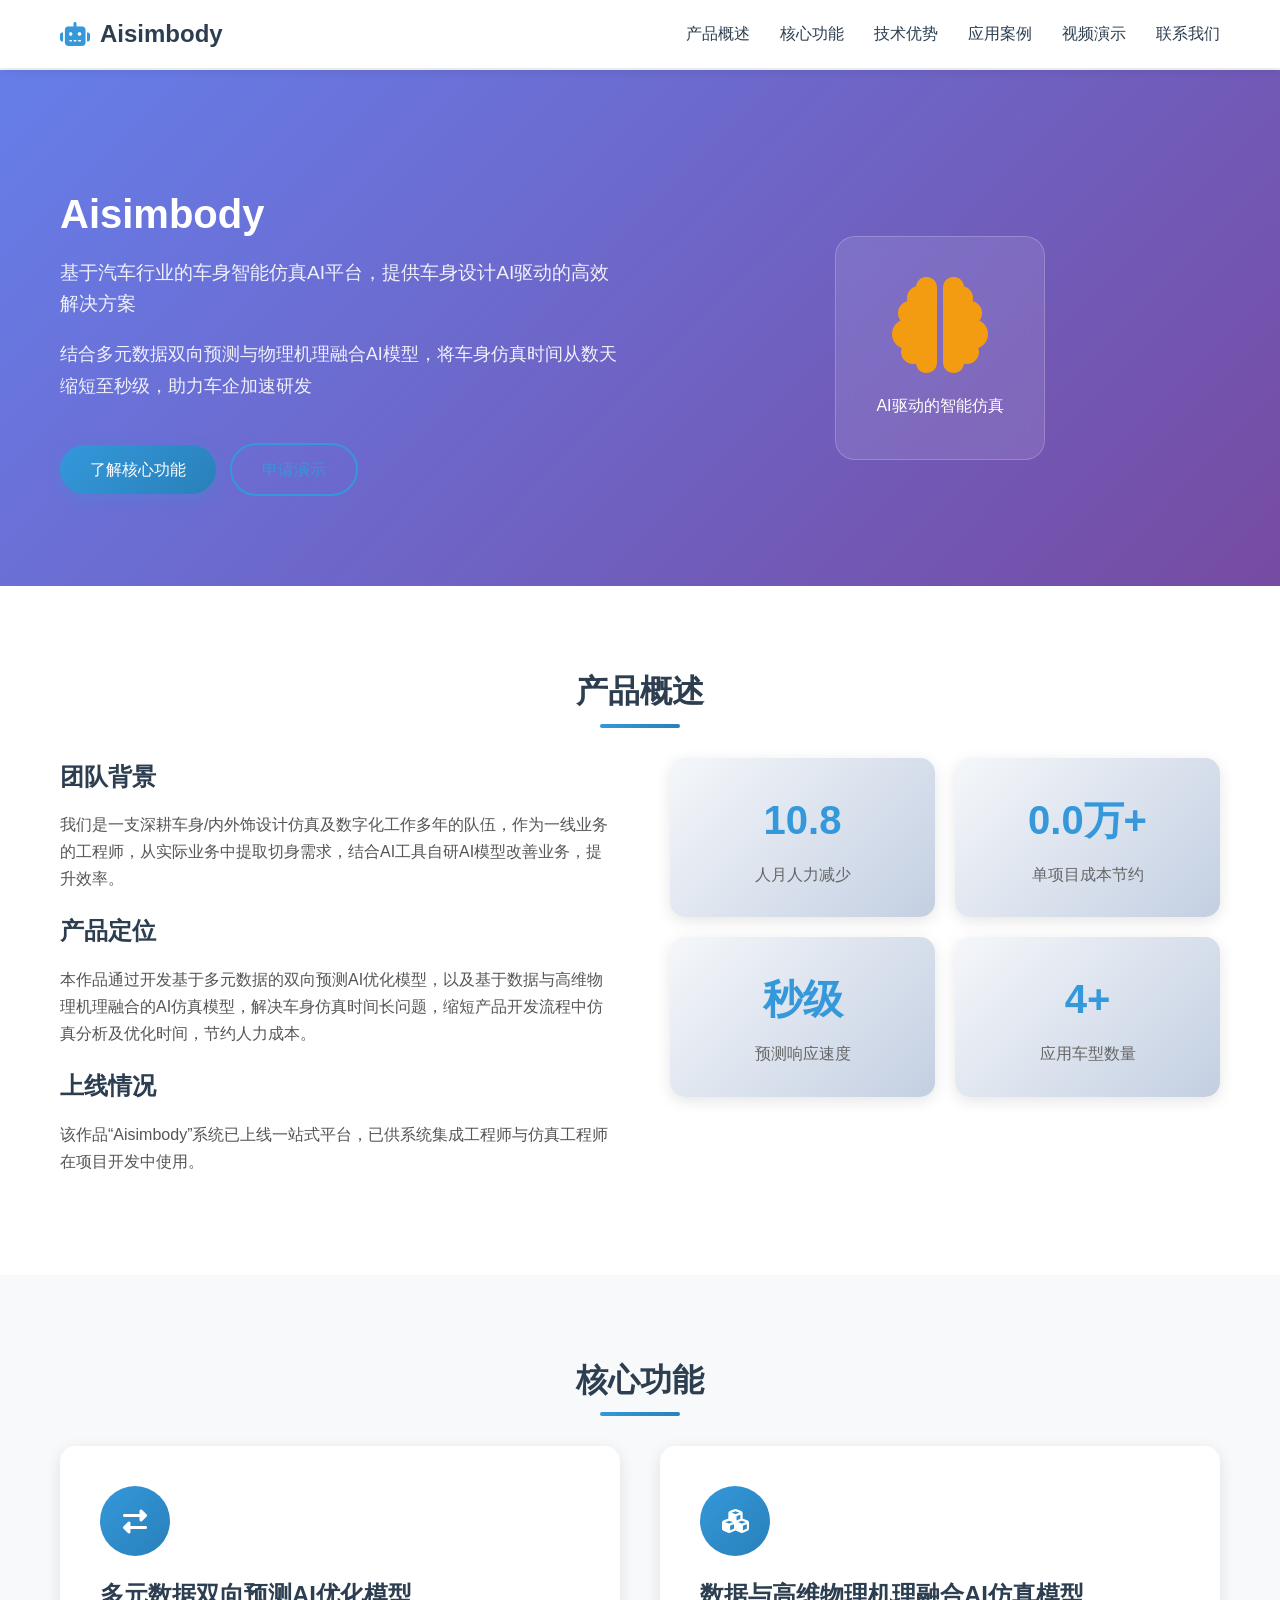
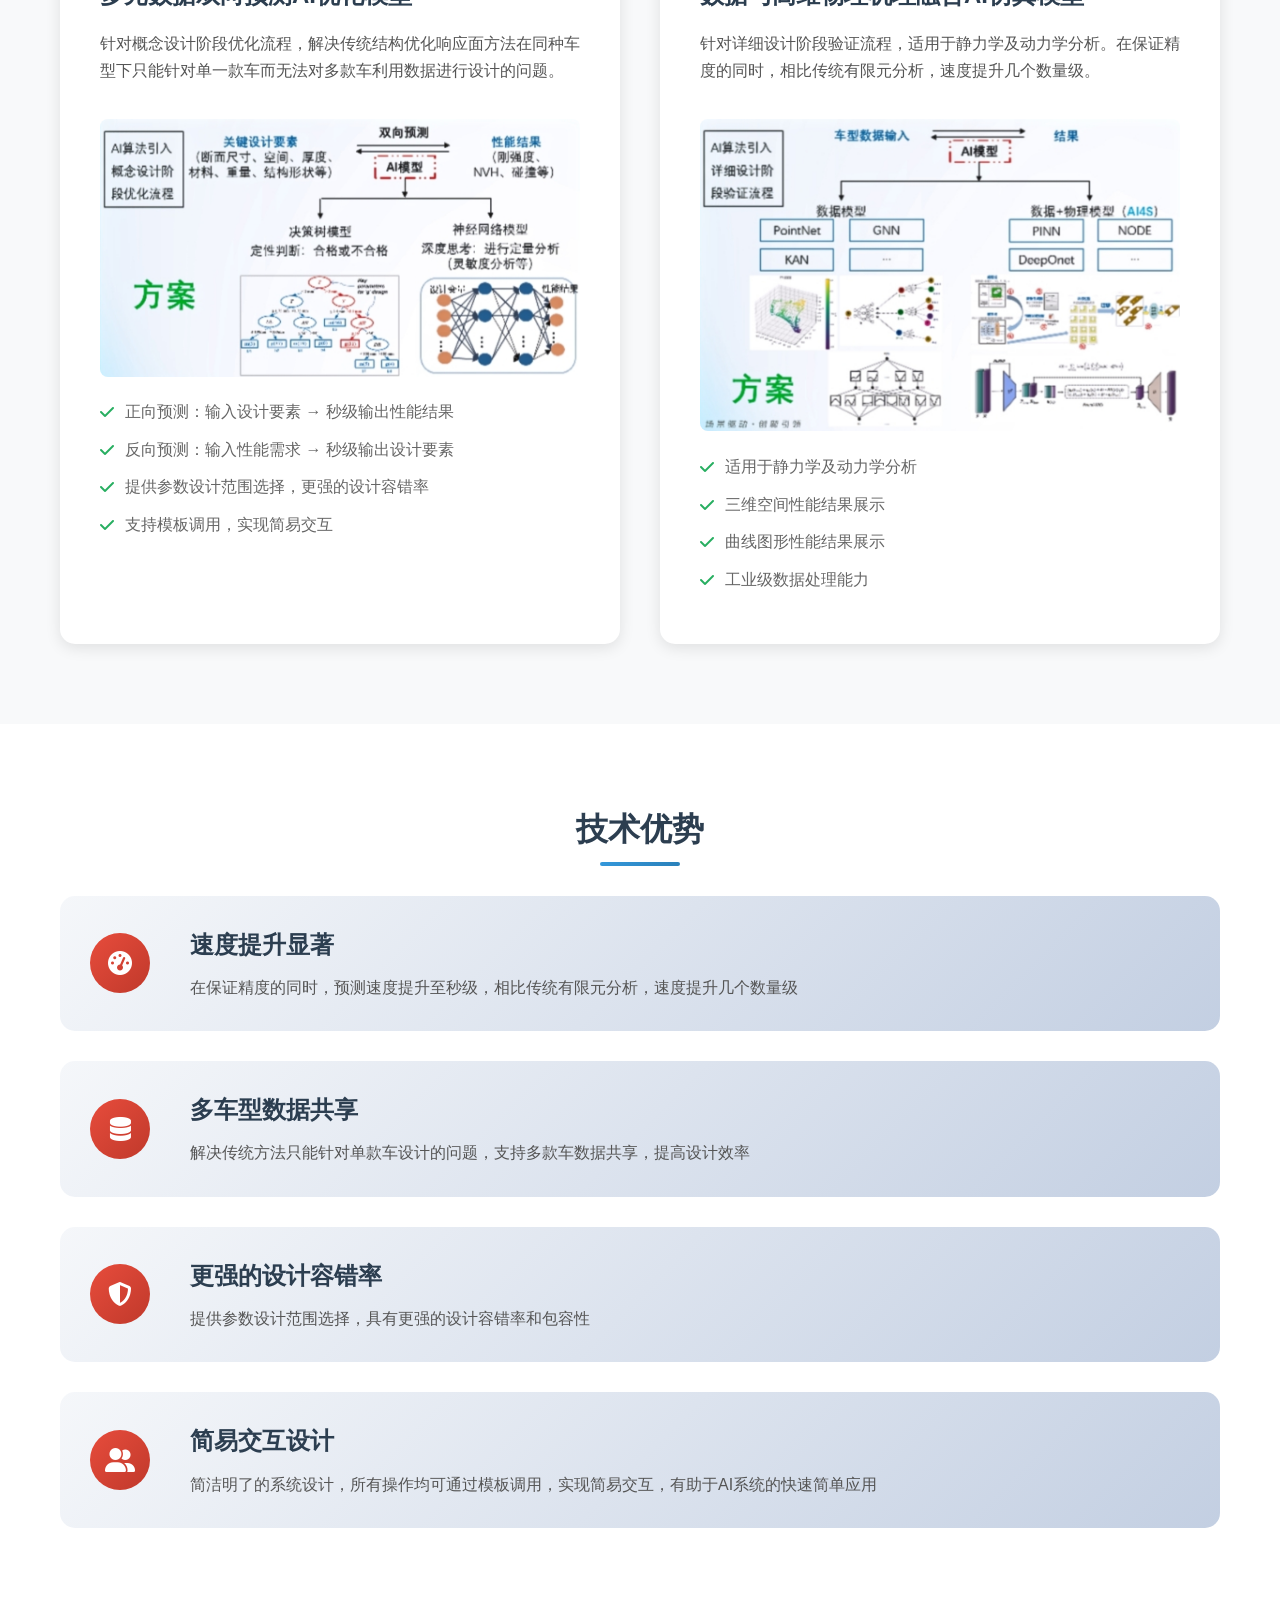
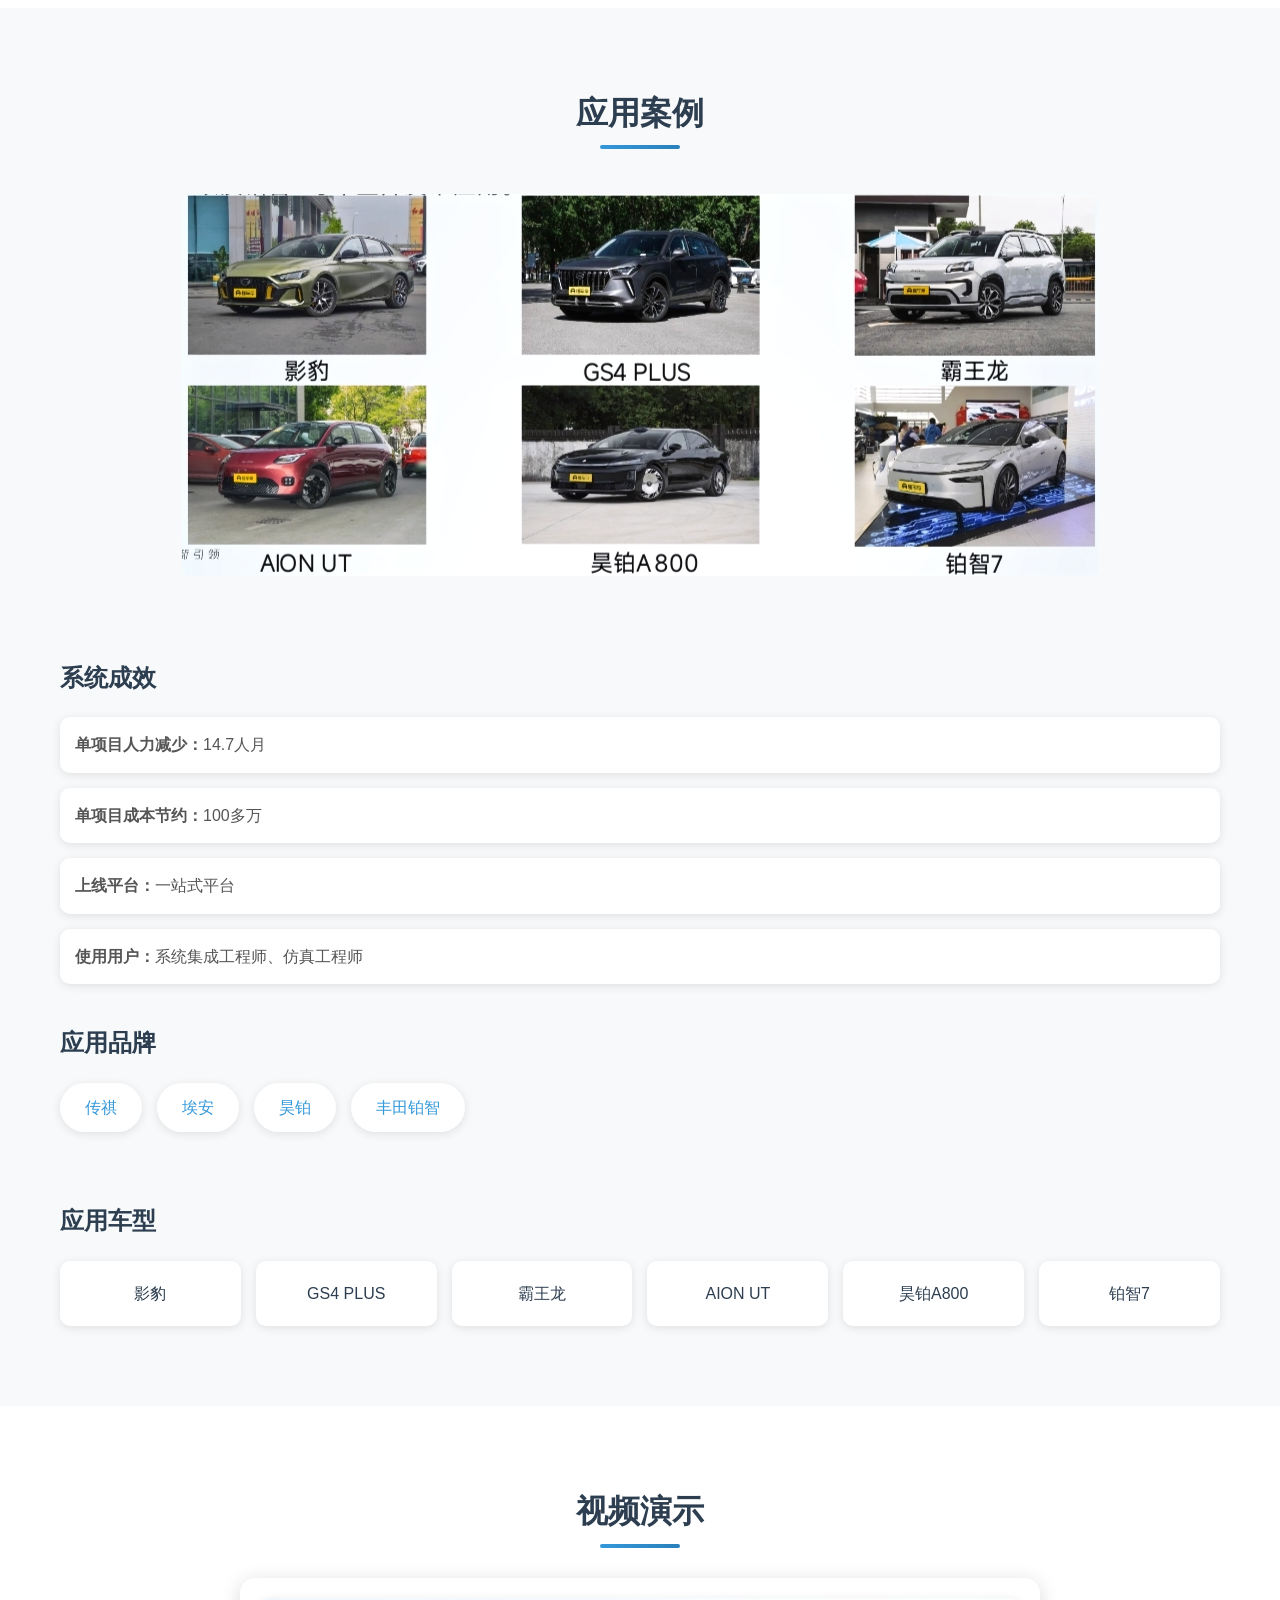
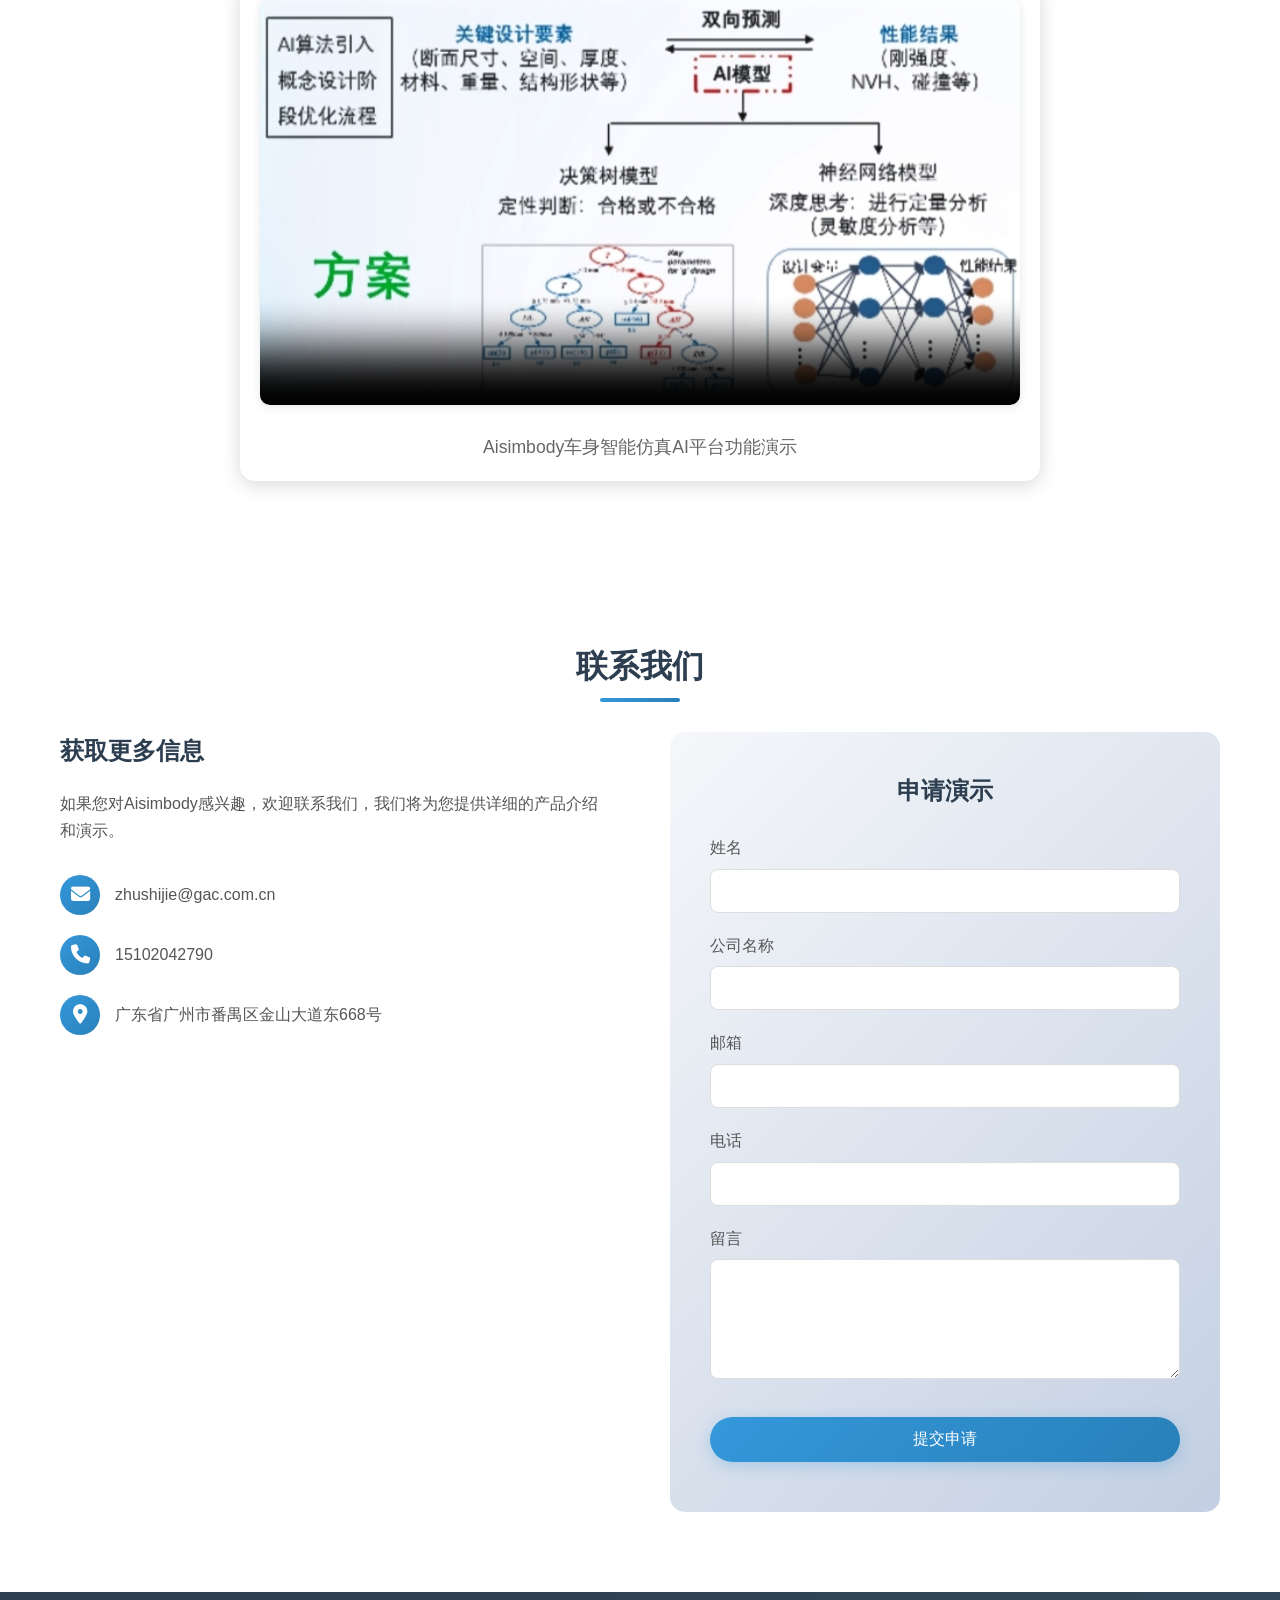
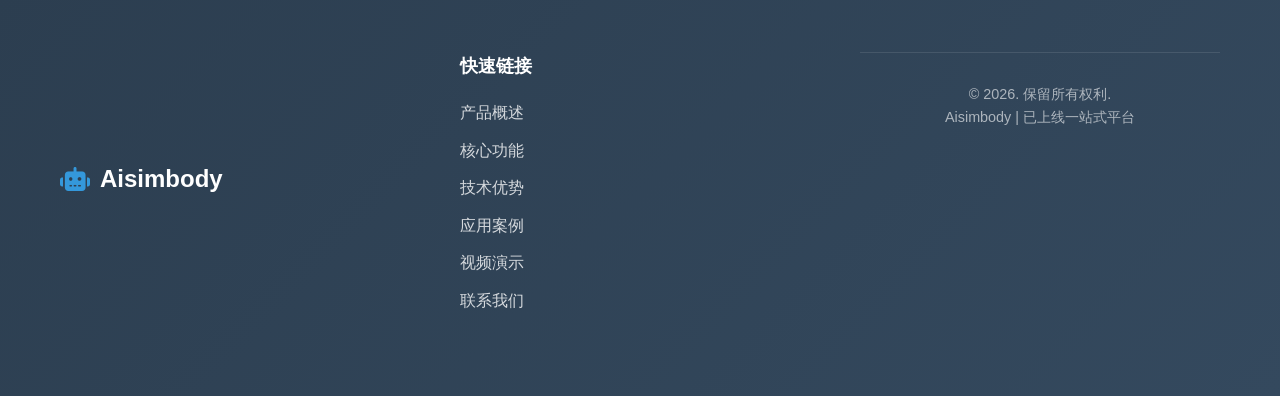
==== commit 21a84160: "Fix video file path: use actual filename '视频.mp4'" ====
--- a/index.html
+++ b/index.html
@@ -225,7 +225,7 @@
             <div class="demo-content">
                 <div class="video-container">
                     <video controls width="100%" height="auto" poster="1.jpg">
-                        <source src="video.mp4" type="video/mp4">
+                        <source src="视频.mp4" type="video/mp4">
                         您的浏览器不支持HTML5视频播放。
                     </video>
                     <p class="video-description">Aisimbody车身智能仿真AI平台功能演示</p>
